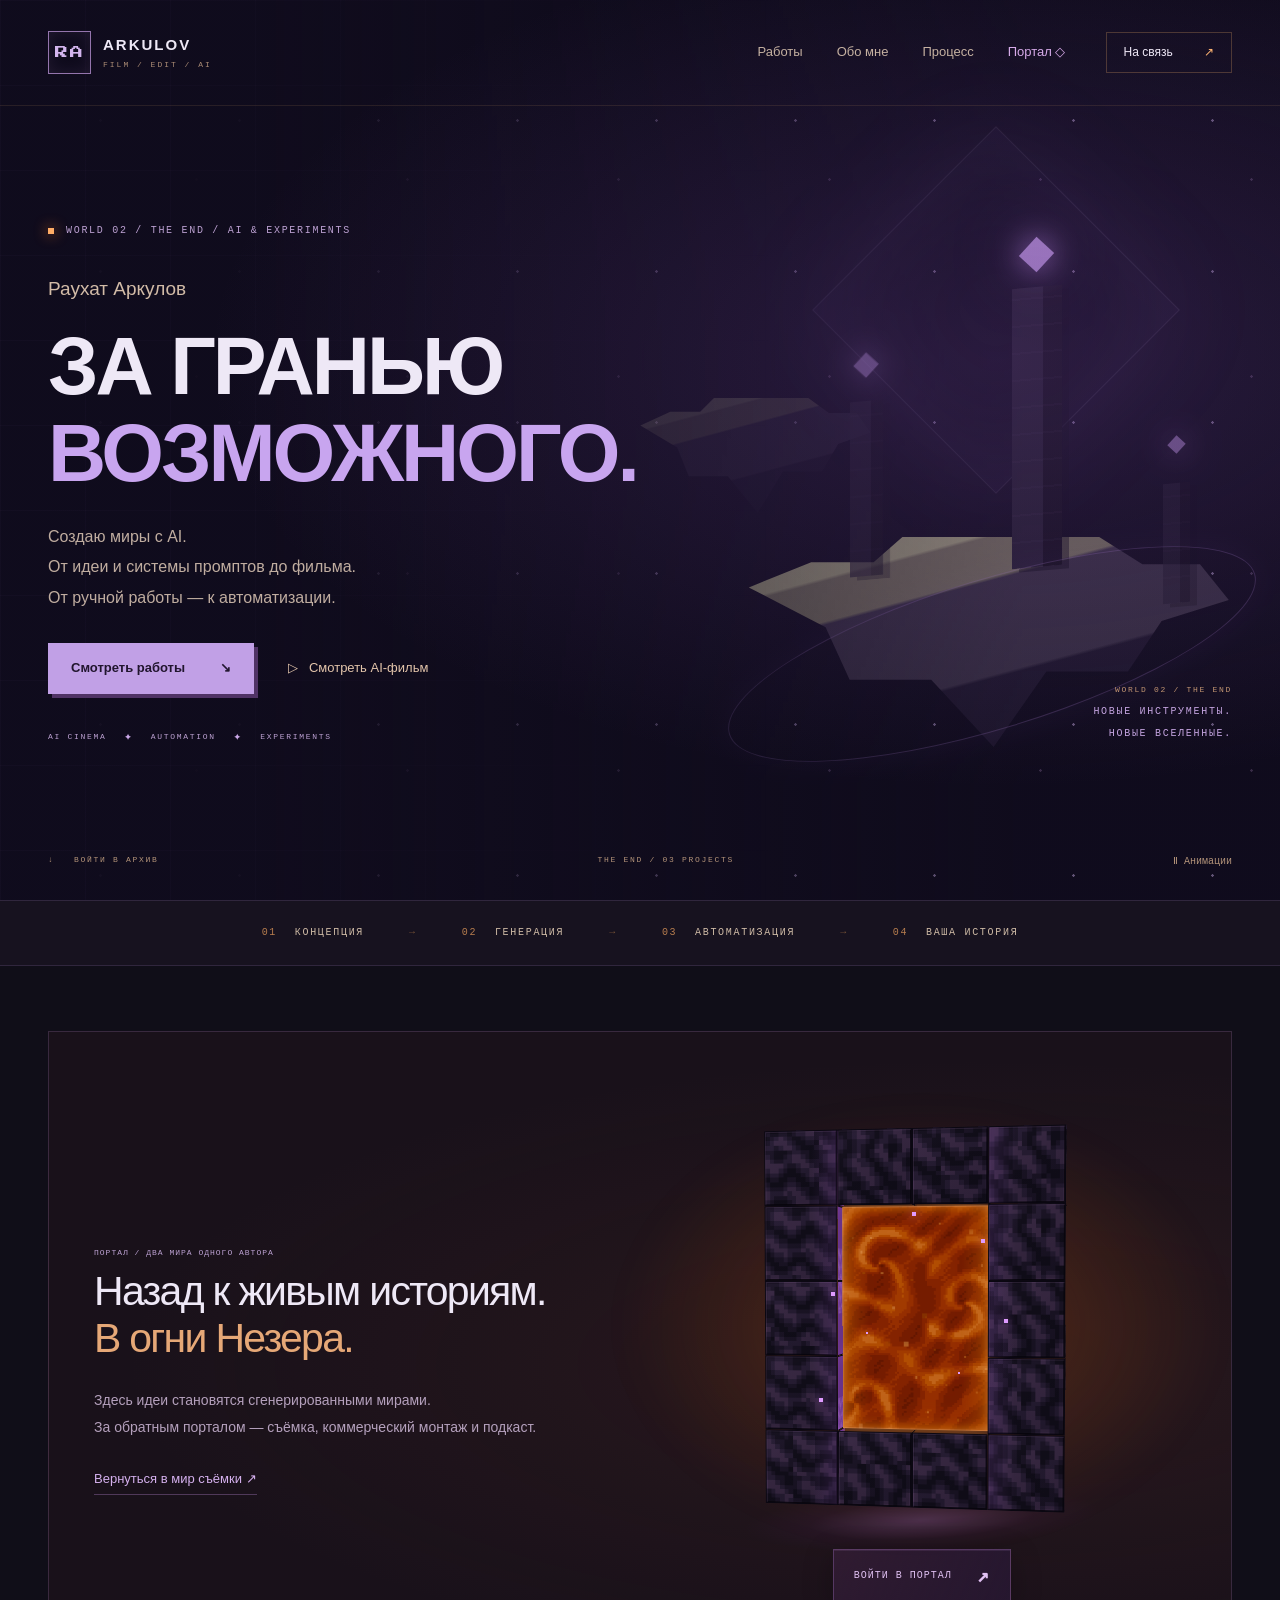
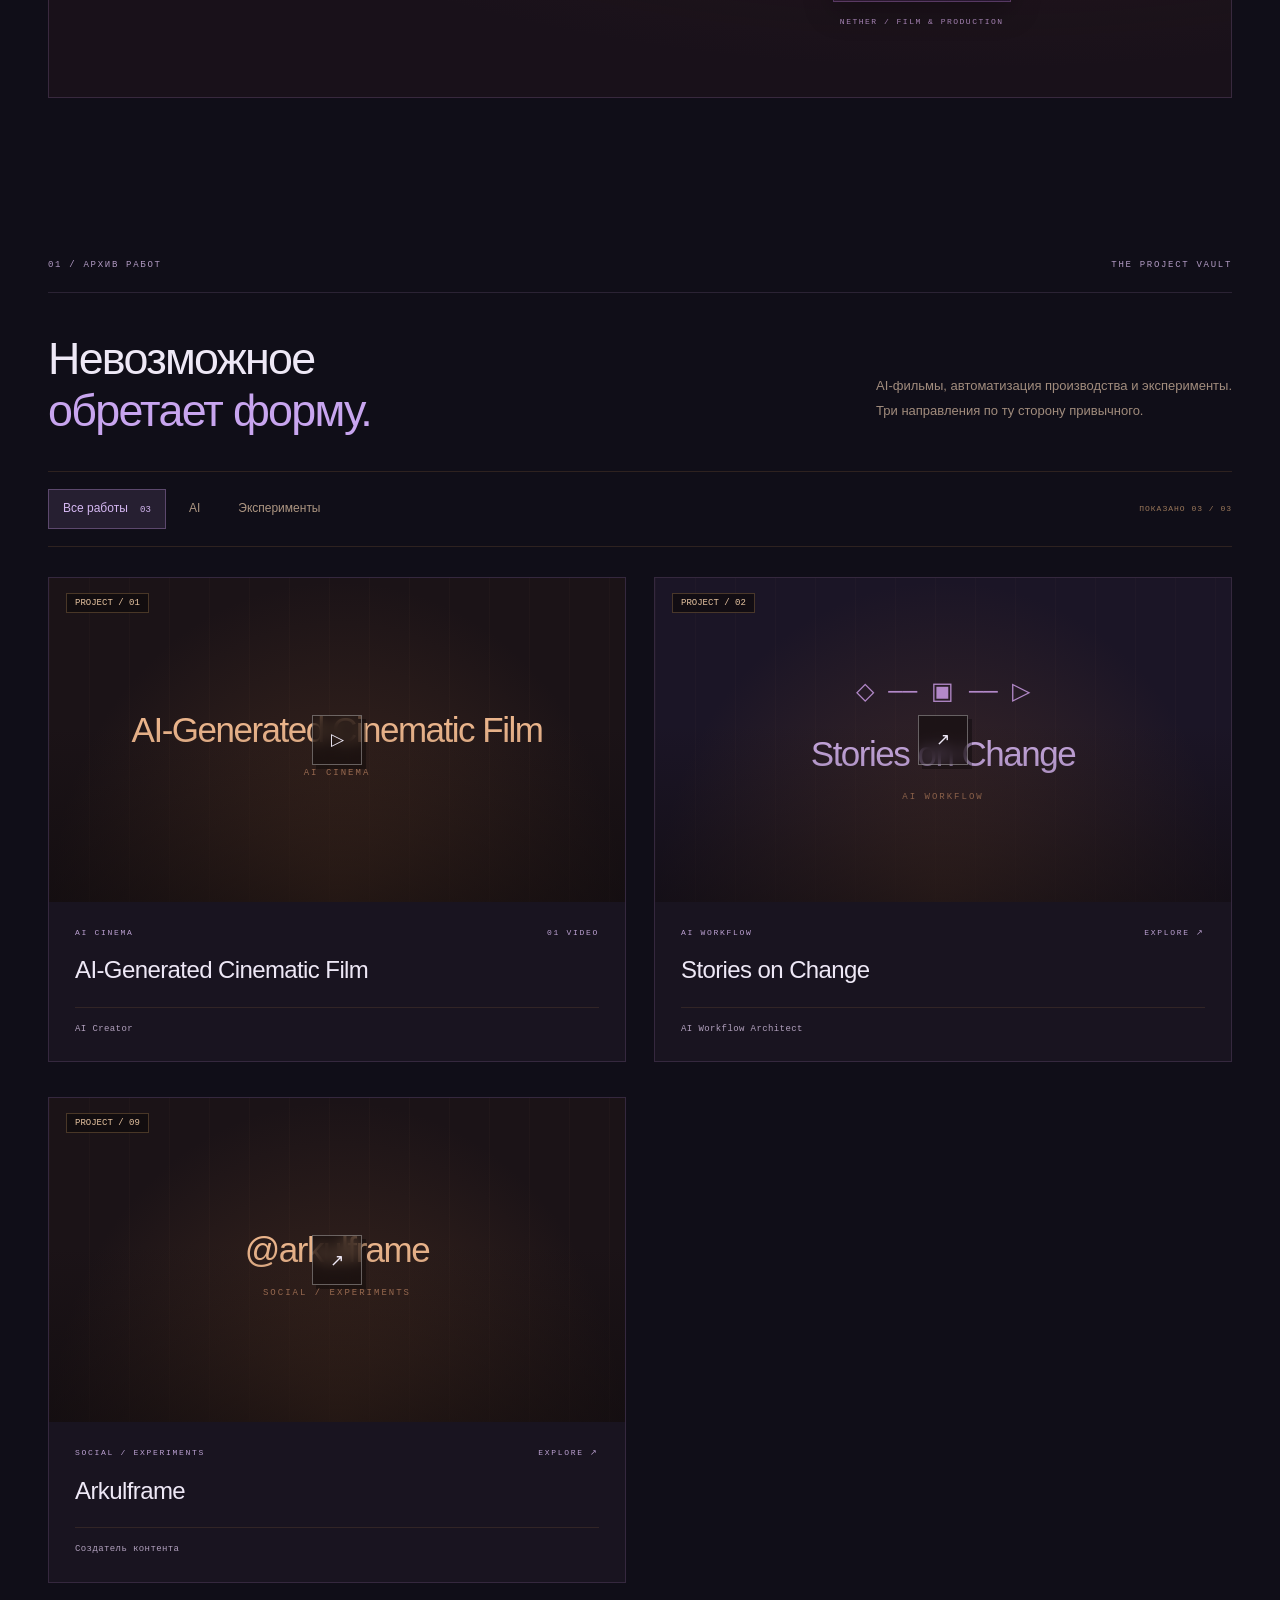
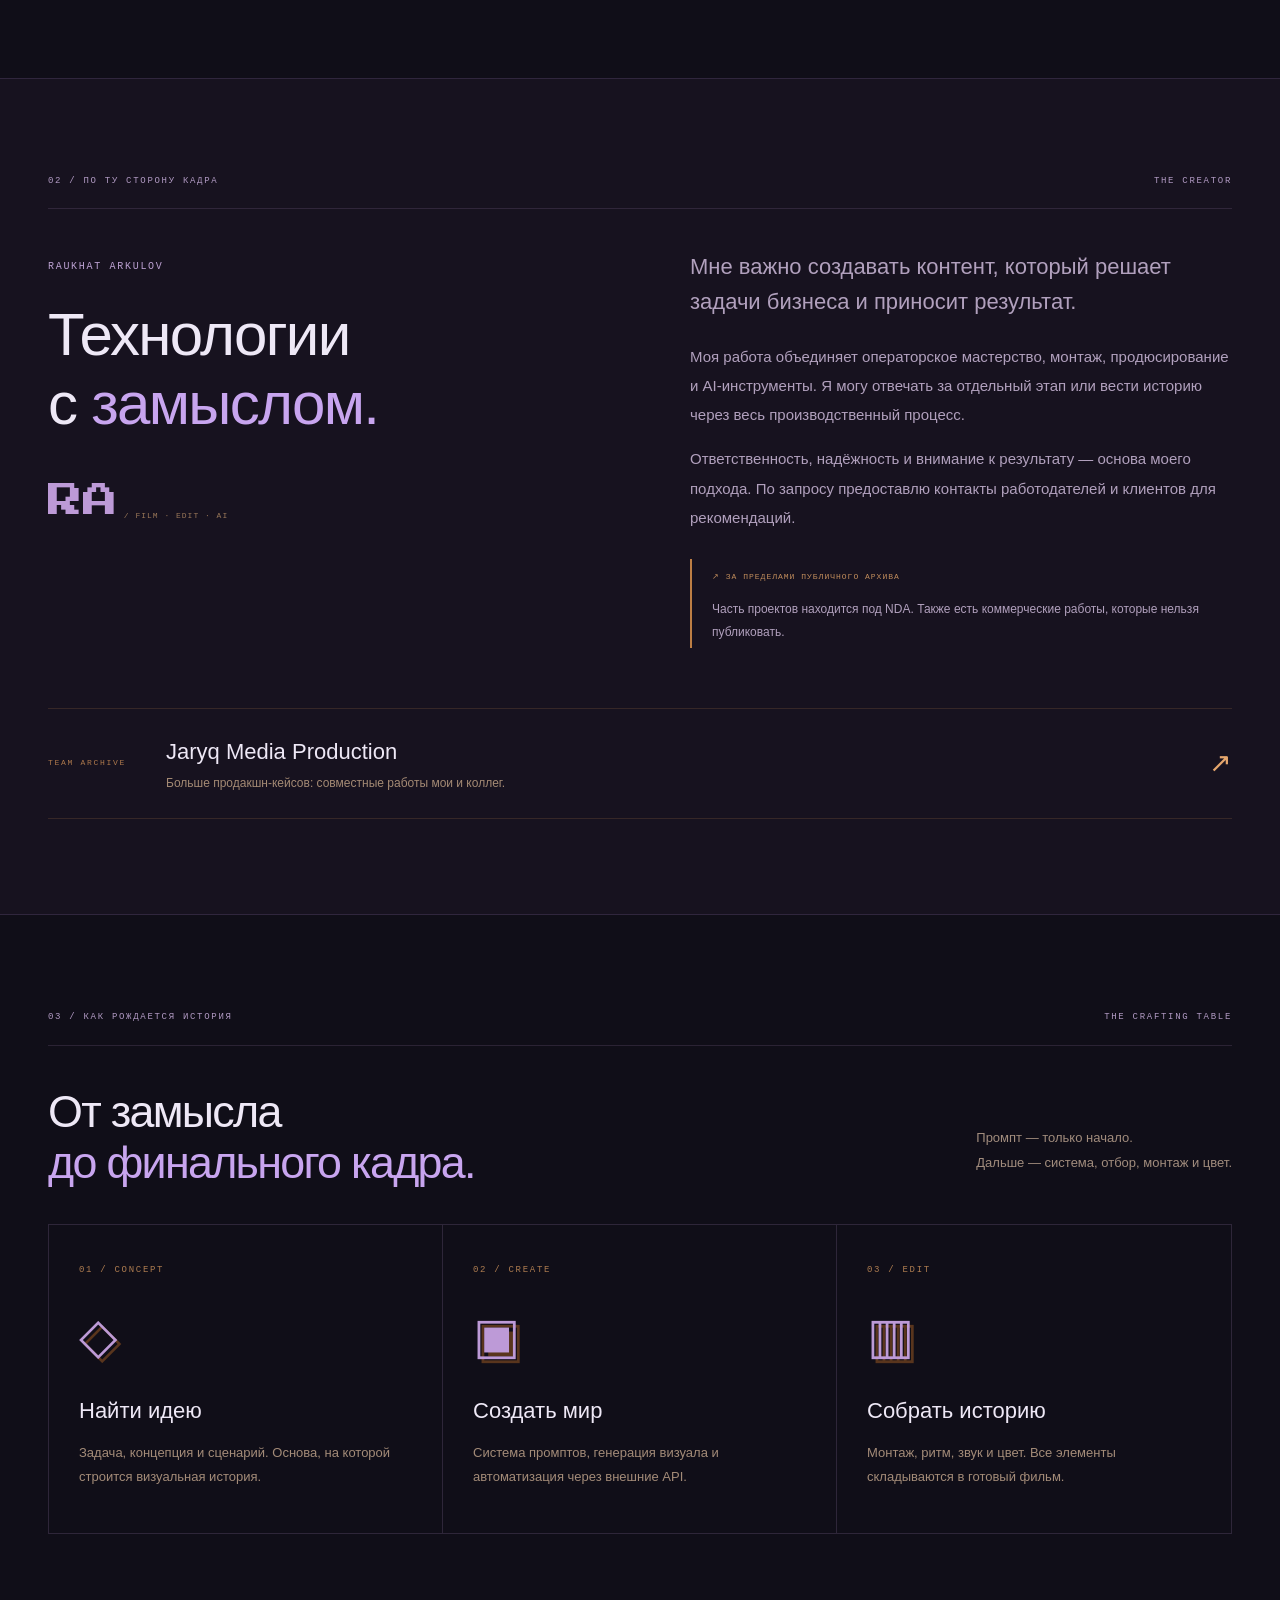
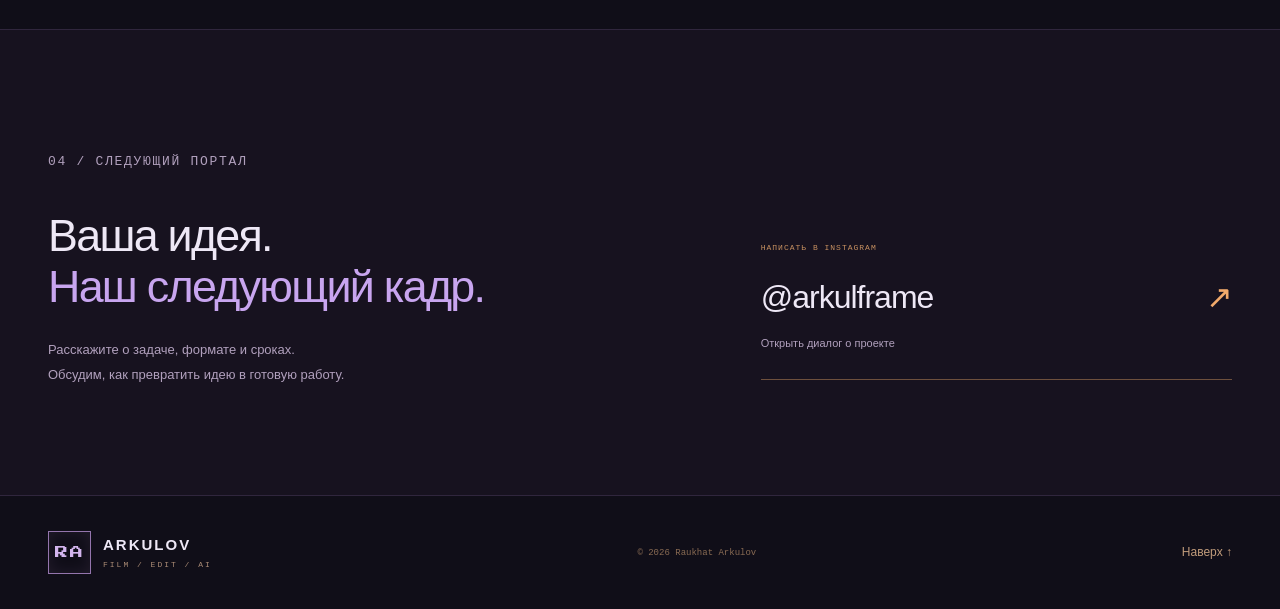
==== end.html @ eb744cf2 "1" ====
<!doctype html>
<html lang="ru"><head><meta charset="utf-8"><meta name="referrer" content="strict-origin-when-cross-origin"><meta name="viewport" content="width=device-width,initial-scale=1"><meta name="theme-color" content="#100d0c"><title>Raukhat Arkulov — The End / AI & Experiments</title><meta name="description" content="Портфолио Раухата Аркулова: операторская работа, коммерческий монтаж, AI-кино, подкасты и создание контента."><link rel="icon" href="assets/mark.svg"><link rel="stylesheet" href="portfolio.css"><script src="content.js" defer></script><script src="portfolio.js" defer></script><link rel="stylesheet" href="worlds.css"><link rel="stylesheet" href="portal-geometry.css"><script src="portal-surface.js" defer></script><script src="world-travel.js" defer></script></head>
<body data-world="end"><a class="skip" href="#work">Перейти к работам</a><div class="progress" aria-hidden="true"></div>
<header><a class="brand" href="#home"><span class="brand-icon">RA</span><span>ARKULOV<small>FILM / EDIT / AI</small></span></a><nav aria-label="Навигация"><a href="#work">Работы</a><a href="#about">Обо мне</a><a href="#process">Процесс</a><a href="#portal" class="world-nav">Портал ◇</a></nav><a class="contact-top" href="#contact">На связь <span>↗</span></a></header>
<main><section class="hero" id="home"><div class="hero-art" aria-hidden="true"></div><div class="end-landscape" aria-hidden="true"><div class="end-moon"></div><div class="end-island island-back"></div><div class="end-island island-front"></div><i class="end-tower t1"></i><i class="end-tower t2"></i><i class="end-tower t3"></i><div class="end-orbit"></div></div><div class="hero-grid" aria-hidden="true"></div><div class="wrap hero-content"><p class="eyebrow"><i></i> WORLD 02 / THE END / AI & EXPERIMENTS</p><p class="intro-name">Раухат Аркулов</p><h1>ЗА ГРАНЬЮ<br><span>ВОЗМОЖНОГО.</span></h1><p class="hero-copy">Создаю миры с AI.<br>От идеи и системы промптов до фильма.<br>От ручной работы — к автоматизации.</p><div class="actions"><a class="button" href="#work">Смотреть работы <span>↘</span></a><button class="text-button" data-project="0">▷ &nbsp; Смотреть AI-фильм</button></div><div class="hero-tags">AI CINEMA <b>✦</b> AUTOMATION <b>✦</b> EXPERIMENTS</div></div><div class="frame-label"><span>WORLD 02 / THE END</span><strong>НОВЫЕ ИНСТРУМЕНТЫ.<br>НОВЫЕ ВСЕЛЕННЫЕ.</strong></div><div class="hero-bottom wrap"><a href="#work">↓ &nbsp; ВОЙТИ В АРХИВ</a><span>THE END / 03 PROJECTS</span><button id="motion" aria-pressed="false">Ⅱ Анимации</button></div></section>
<div class="chapter-strip"><span>01 <b>КОНЦЕПЦИЯ</b></span><i>→</i><span>02 <b>ГЕНЕРАЦИЯ</b></span><i>→</i><span>03 <b>АВТОМАТИЗАЦИЯ</b></span><i>→</i><span>04 <b>ВАША ИСТОРИЯ</b></span></div>
<section id="portal" class="portal-section wrap"><div class="portal-copy"><p class="eyebrow">ПОРТАЛ / ДВА МИРА ОДНОГО АВТОРА</p><h2>Назад к живым историям.<br><em>В огни Незера.</em></h2><p>Здесь идеи становятся сгенерированными мирами.<br>За обратным порталом — съёмка, коммерческий монтаж и подкаст.</p><a class="quiet-link" href="index.html">Вернуться в мир съёмки <span>↗</span></a></div><a class="world-portal" href="index.html" aria-label="Вернуться в Незер — съёмка и монтаж"><span class="portal-aura" aria-hidden="true"></span><span class="portal-structure" aria-hidden="true"><span class="mc-frame"><span class="mc-surface"><canvas class="mc-portal-canvas" width="48" height="72"></canvas></span><span class="mc-block edge-left" style="--bx:0;--by:0;--tx:0%;--ty:100%"><i class="block-front"></i><i class="block-right"></i><i class="block-top"></i></span><span class="mc-block edge-horizontal" style="--bx:1;--by:0;--tx:33.333333333333336%;--ty:0%"><i class="block-front"></i><i class="block-right"></i><i class="block-top"></i></span><span class="mc-block edge-horizontal" style="--bx:2;--by:0;--tx:66.66666666666667%;--ty:0%"><i class="block-front"></i><i class="block-right"></i><i class="block-top"></i></span><span class="mc-block edge-right" style="--bx:3;--by:0;--tx:100%;--ty:100%"><i class="block-front"></i><i class="block-right"></i><i class="block-top"></i></span><span class="mc-block edge-left" style="--bx:0;--by:1;--tx:0%;--ty:0%"><i class="block-front"></i><i class="block-right"></i><i class="block-top"></i></span><span class="mc-block edge-right" style="--bx:3;--by:1;--tx:33.333333333333336%;--ty:0%"><i class="block-front"></i><i class="block-right"></i><i class="block-top"></i></span><span class="mc-block edge-left" style="--bx:0;--by:2;--tx:66.66666666666667%;--ty:100%"><i class="block-front"></i><i class="block-right"></i><i class="block-top"></i></span><span class="mc-block edge-right" style="--bx:3;--by:2;--tx:100%;--ty:0%"><i class="block-front"></i><i class="block-right"></i><i class="block-top"></i></span><span class="mc-block edge-left" style="--bx:0;--by:3;--tx:0%;--ty:0%"><i class="block-front"></i><i class="block-right"></i><i class="block-top"></i></span><span class="mc-block edge-right" style="--bx:3;--by:3;--tx:33.333333333333336%;--ty:100%"><i class="block-front"></i><i class="block-right"></i><i class="block-top"></i></span><span class="mc-block edge-left" style="--bx:0;--by:4;--tx:66.66666666666667%;--ty:0%"><i class="block-front"></i><i class="block-right"></i><i class="block-top"></i></span><span class="mc-block edge-horizontal" style="--bx:1;--by:4;--tx:100%;--ty:0%"><i class="block-front"></i><i class="block-right"></i><i class="block-top"></i></span><span class="mc-block edge-horizontal" style="--bx:2;--by:4;--tx:0%;--ty:100%"><i class="block-front"></i><i class="block-right"></i><i class="block-top"></i></span><span class="mc-block edge-right" style="--bx:3;--by:4;--tx:33.333333333333336%;--ty:0%"><i class="block-front"></i><i class="block-right"></i><i class="block-top"></i></span></span><span class="portal-particles"><i></i><i></i><i></i><i></i><i></i><i></i><i></i></span></span><span class="portal-floor" aria-hidden="true"></span><span class="portal-enter">ВОЙТИ В ПОРТАЛ <b>↗</b></span><span class="portal-destination">NETHER / FILM & PRODUCTION</span></a></section><section class="wrap section" id="work"><div class="section-label"><span>01 / АРХИВ РАБОТ</span><span>THE PROJECT VAULT</span></div><div class="section-heading"><h2>Невозможное<br><em>обретает форму.</em></h2><p>AI-фильмы, автоматизация производства и эксперименты.<br>Три направления по ту сторону привычного.</p></div><div class="filter-row"><div class="filters" role="group" aria-label="Фильтр работ"><button data-filter="all" aria-pressed="true">Все работы <small>03</small></button><button data-filter="ai" aria-pressed="false">AI</button><button data-filter="social" aria-pressed="false">Эксперименты</button></div><span id="count" role="status" aria-live="polite">03 ПРОЕКТА</span></div><div id="projects" class="projects"></div><noscript>Для просмотра каталога включите JavaScript или <a href="https://docs.google.com/document/d/1Czc_ScUJuva1eYbrUq3wrLxynS0G22klMunDzmXg7bI/edit">откройте портфолио в документе</a>.</noscript></section>
<section class="about section" id="about"><div class="wrap"><div class="section-label"><span>02 / ПО ТУ СТОРОНУ КАДРА</span><span>THE CREATOR</span></div><div class="about-grid"><div><p class="eyebrow">RAUKHAT ARKULOV</p><h2>Технологии<br>с <em>замыслом.</em></h2><div class="signature">RA<span> / FILM · EDIT · AI</span></div></div><div class="about-copy"><p class="lead">Мне важно создавать контент, который решает задачи бизнеса и приносит результат.</p><p>Моя работа объединяет операторское мастерство, монтаж, продюсирование и AI-инструменты. Я могу отвечать за отдельный этап или вести историю через весь производственный процесс.</p><p>Ответственность, надёжность и внимание к результату — основа моего подхода. По запросу предоставлю контакты работодателей и клиентов для рекомендаций.</p><div class="note"><span>↗ ЗА ПРЕДЕЛАМИ ПУБЛИЧНОГО АРХИВА</span><p>Часть проектов находится под NDA. Также есть коммерческие работы, которые нельзя публиковать.</p></div></div></div><a class="collective" href="https://jaryqmediaprod.tilda.ws/" target="_blank" rel="noopener noreferrer"><span>TEAM ARCHIVE</span><div><h3>Jaryq Media Production</h3><p>Больше продакшн-кейсов: совместные работы мои и коллег.</p></div><b>↗</b></a></div></section>
<section class="wrap section" id="process"><div class="section-label"><span>03 / КАК РОЖДАЕТСЯ ИСТОРИЯ</span><span>THE CRAFTING TABLE</span></div><div class="section-heading"><h2>От замысла<br><em>до финального кадра.</em></h2><p>Промпт — только начало.<br>Дальше — система, отбор, монтаж и цвет.</p></div><div class="process-grid"><article><span>01 / CONCEPT</span><div class="craft-icon">◇</div><h3>Найти идею</h3><p>Задача, концепция и сценарий. Основа, на которой строится визуальная история.</p></article><article><span>02 / CREATE</span><div class="craft-icon">▣</div><h3>Создать мир</h3><p>Система промптов, генерация визуала и автоматизация через внешние API.</p></article><article><span>03 / EDIT</span><div class="craft-icon">▥</div><h3>Собрать историю</h3><p>Монтаж, ритм, звук и цвет. Все элементы складываются в готовый фильм.</p></article></div></section>
<section id="contact" class="contact section"><div class="wrap"><p class="eyebrow">04 / СЛЕДУЮЩИЙ ПОРТАЛ</p><div class="contact-grid"><div><h2>Ваша идея.<br><em>Наш следующий кадр.</em></h2><p>Расскажите о задаче, формате и сроках.<br>Обсудим, как превратить идею в готовую работу.</p></div><a class="contact-link" href="https://www.instagram.com/arkulframe/" target="_blank" rel="noopener noreferrer"><small>НАПИСАТЬ В INSTAGRAM</small><strong>@arkulframe <span>↗</span></strong><p>Открыть диалог о проекте</p></a></div></div></section></main>
<footer class="wrap"><a class="brand" href="#home"><span class="brand-icon">RA</span><span>ARKULOV<small>FILM / EDIT / AI</small></span></a><span>© <span id="year">2026</span> Raukhat Arkulov</span><a href="#home">Наверх ↑</a></footer>
<dialog id="project-dialog" aria-labelledby="dialog-title"><div class="dialog-top"><span>PROJECT ARCHIVE</span><button id="close-dialog" aria-label="Закрыть проект">×</button></div><div id="dialog-content"></div></dialog><dialog id="world-transition" aria-labelledby="travel-title"><div class="rift-scene" aria-hidden="true"></div><div class="travel-panel"><p class="eyebrow">ARKULOV / МЕЖДУ МИРАМИ</p><span class="travel-route">КРАЙ → НЕЗЕР</span><h2 id="travel-title">По ту сторону<br><em>знакомого мира.</em></h2><p class="travel-description">Возвращаемся к огням Незера. Впереди — свет, камера и живые истории.</p><div class="travel-progress"><span></span></div><p class="travel-status" role="status" aria-live="polite">Портал находит путь…</p><div class="travel-controls"><button class="travel-cancel">Остаться здесь</button><button class="travel-sound" aria-pressed="false">Звук: выкл</button></div><a class="travel-direct" href="index.html">Пройти сейчас ↗</a><small>ESC — ОСТАТЬСЯ</small></div></dialog></body></html>
---- portfolio.css ----
@font-face{font-family:Pixel;src:url('assets/pixel.ttf') format('truetype');font-display:swap}*{box-sizing:border-box}html{scroll-behavior:smooth;scroll-padding-top:90px}body{margin:0;background:#100d0c;color:#f1e6d6;font-family:Arial,Helvetica,sans-serif;font-size:15px;line-height:1.6}a{color:inherit;text-decoration:none}button{font:inherit;cursor:pointer;color:inherit}button,a{-webkit-tap-highlight-color:transparent}button{background:none;border:0}button:focus-visible,a:focus-visible{outline:2px solid #ffad66;outline-offset:6px}::selection{background:#ba5d2c;color:white}.wrap{width:min(1240px,calc(100% - 96px));margin-inline:auto}.skip{position:fixed;top:-80px;background:#ffad66;color:#100d0c;padding:15px;z-index:99}.skip:focus{top:10px}.progress{position:fixed;inset:0 auto auto 0;height:2px;background:#f99548;z-index:50;width:0}header{position:absolute;top:0;left:0;width:100%;z-index:5;height:106px;display:flex;align-items:center;gap:40px;padding-inline:48px;border-bottom:1px solid #d39d6320}.brand{display:flex;align-items:center;gap:12px;line-height:1.2;letter-spacing:2px;font-size:15px;font-weight:bold}.brand-icon{display:grid;place-items:center;width:43px;height:43px;border:1px solid #b57b4e;color:#ffb572;font:13px Pixel,monospace;box-shadow:inset 0 0 15px #fc86371c}.brand small{display:block;color:#aa8b75;font:8px monospace;letter-spacing:2px;margin-top:6px}header nav{display:flex;gap:34px;margin-left:auto;color:#c5b1a1;font-size:13px}header a:hover,footer a:hover{color:#ffb572}.contact-top{border:1px solid #bc8a5855;padding:10px 17px;font-size:12px}.contact-top span{margin-left:28px;color:#ffb572}.hero{position:relative;min-height:810px;height:100svh;max-height:1100px;overflow:hidden;display:flex;align-items:center;background:#140e0b}.hero-art{position:absolute;inset:0;background:linear-gradient(90deg,#0e0b0ce8 0%,#100b0ca8 42%,#110b0b0a 76%),linear-gradient(0deg,#100d0c,transparent 27%,#100c0b44),url('assets/nether-forge.png') center/cover;animation:breathe 14s ease-in-out infinite alternate}.hero-grid{position:absolute;inset:0;background-image:linear-gradient(#ed9c5610 1px,transparent 1px),linear-gradient(90deg,#ed9c5610 1px,transparent 1px);background-size:85px 85px;mask-image:linear-gradient(90deg,#0008,transparent 65%)}.hero-content{position:relative;padding-top:60px}.eyebrow,.section-label,.hero-tags,.hero-bottom,.frame-label,.chapter-strip,.filter-row,.project-meta,.project-role,.dialog-top,.process-grid article>span,.collective>span{font-family:monospace;font-size:10px;letter-spacing:1.7px}.eyebrow{color:#d5a27a;display:flex;align-items:center;gap:12px}.eyebrow i{width:6px;height:6px;background:#ffad66;box-shadow:0 0 14px #ff7b23}.intro-name{font-size:19px;color:#d2bba7;margin:35px 0 18px}h1{font-size:clamp(52px,6.3vw,96px);line-height:1.08;letter-spacing:-3px;margin:0 0 25px;font-weight:850}h1 span{color:#ffae67}h2{font-weight:500;font-size:clamp(32px,3.5vw,51px);line-height:1.15;letter-spacing:-1.7px;margin:0}h2 em{font-style:normal;color:#cda784}.hero-copy{color:#c0ada0;font-size:16px;line-height:1.9}.actions{display:flex;align-items:center;gap:28px;margin-top:30px}.button{display:inline-flex;gap:35px;background:#f5a461;color:#211209;padding:15px 23px;font-weight:bold;font-size:13px;box-shadow:4px 4px 0 #64351f}.button:hover{background:#ffc08a}.text-button{font-size:13px;color:#e3c5ab}.hero-tags{display:flex;gap:18px;align-items:center;font-size:8px;margin-top:35px;color:#b99472}.hero-tags b{color:#eb9a55;font-size:11px}.frame-label{position:absolute;right:48px;bottom:155px;text-align:right;line-height:2.2;color:#e4bb95}.frame-label span{font-size:8px;color:#c39673}.frame-label strong{display:block;font-weight:400}.hero-bottom{position:absolute;bottom:30px;left:0;right:0;display:flex;justify-content:space-between;color:#b4947a;font-size:8px}.hero-bottom button{font-size:10px;padding:0}.chapter-strip{display:flex;justify-content:center;gap:45px;padding:24px 20px;border-block:1px solid #a66b393d;color:#b77d4e;background:#1b130e;font-size:10px}.chapter-strip b{color:#cfbba6;font-weight:400;margin-left:10px}.chapter-strip i{font-style:normal;color:#765238}.section{padding-block:95px}.section-label{display:flex;justify-content:space-between;color:#977552;border-bottom:1px solid #b3835133;padding-bottom:20px;margin-bottom:40px;font-size:9px}.section-heading{display:flex;justify-content:space-between;align-items:end;gap:35px;margin-bottom:35px}.section-heading p{color:#a18c7d;font-size:13px;line-height:1.9}.filter-row{display:flex;align-items:center;justify-content:space-between;gap:20px;border-block:1px solid #a5744433;padding:17px 0;margin-bottom:30px;letter-spacing:1px}.filters{display:flex;flex-wrap:wrap;gap:8px}.filters button{font-family:Arial,sans-serif;font-size:12px;color:#ad9682;padding:9px 14px;border:1px solid transparent}.filters button[aria-pressed=true]{color:#ffb676;background:#aa683326;border-color:#a86c3e66}.filters small{margin-left:9px;font:9px monospace}#count{color:#9b785a;font-size:8px;white-space:nowrap}.projects{display:grid;grid-template-columns:repeat(2,minmax(0,1fr));gap:35px 28px}.project{border:1px solid #af7b4530;background:#17120f;transition:transform .25s,border-color .25s;text-align:left;display:flex;flex-direction:column;padding:0;min-width:0;width:100%}.project:hover{transform:translateY(-5px);border-color:#cf874e99}.project-image{position:relative;width:100%;aspect-ratio:16/9;background:#261a15;overflow:hidden;display:grid;place-items:center}.project-image img{width:100%;height:100%;object-fit:cover;transition:transform .5s;position:absolute;inset:0}.project:hover img{transform:scale(1.035)}.project-image:after{content:'';position:absolute;inset:0;background:linear-gradient(0deg,#100b0d99,transparent 55%);pointer-events:none}.project-number{position:absolute;top:15px;left:17px;background:#100c0dbd;padding:4px 8px;border:1px solid #eab27140;font:9px monospace;color:#e7c4a1;z-index:1}.play{position:absolute;z-index:1;border:1px solid #fff5;width:50px;height:50px;display:grid;place-items:center;background:#100b0b88;backdrop-filter:blur(7px);font-size:17px;box-shadow:4px 4px #0005}.project:hover .play{background:#f4a05b;color:#211309;border-color:#f4a05b}.project-meta{display:flex;justify-content:space-between;gap:12px;color:#c89362;font-size:8px}.project-body{padding:25px 26px;width:100%}.project h3{font-size:24px;font-weight:500;letter-spacing:-.6px;margin:12px 0}.project-role{font-size:9px;letter-spacing:.4px;color:#ab9381;border-top:1px solid #ad78432a;padding-top:14px;margin:17px 0 0}.art{width:100%;height:100%;display:grid;place-content:center;text-align:center;background:radial-gradient(ellipse at 50% 100%,#73472870,transparent 70%),repeating-linear-gradient(90deg,#f5a97006 0 1px,transparent 1px 40px),#1b1317;color:#eab48b}.art strong{font-size:35px;font-weight:400;letter-spacing:-1.5px}.art small{font:9px monospace;letter-spacing:2px;margin-top:10px;color:#b17b5c}.art.pipeline{background-color:#1b1526;color:#ccace5}.art.pipeline:before{content:'◇ ── ▣ ── ▷';font:24px monospace;color:#b288c8;margin-bottom:20px}.about{background:radial-gradient(ellipse at 0 80%,#65351e22,transparent 70%),#15100d;border-block:1px solid #af7b4530}.about-grid{display:grid;grid-template-columns:1fr 1fr;gap:100px}.about h2{font-size:60px;margin-top:25px}.signature{font:35px Pixel,monospace;color:#c88955;margin-top:45px}.signature span{font:8px monospace;letter-spacing:1px;color:#9a7859}.about-copy p{color:#ad9785;line-height:1.95}.about-copy .lead{font-size:22px;color:#e3cfba;line-height:1.6;margin-top:0}.note{border-left:2px solid #bd7e44;padding:3px 0 3px 20px;margin-top:27px}.note span{font:8px monospace;color:#c28d5c;letter-spacing:1px}.note p{font-size:12px;margin-bottom:0}.collective{display:flex;align-items:center;gap:40px;padding:25px 0;border-block:1px solid #b57c4533;margin-top:60px}.collective>span{color:#ae794c;font-size:8px}.collective h3{font-weight:400;font-size:22px;margin:0}.collective p{font-size:12px;color:#a48a74;margin:5px 0 0}.collective>b{margin-left:auto;font-size:27px;font-weight:400;color:#e5a66d}.collective:hover h3{color:#ffb572}.process-grid{display:grid;grid-template-columns:repeat(3,1fr);border:1px solid #b57c4533}.process-grid article{padding:30px;border-right:1px solid #b57c4533}.process-grid article:last-child{border:0}.process-grid article>span{font-size:9px;color:#ad7c50}.craft-icon{font-size:50px;line-height:1;color:#e7a66c;margin:32px 0;text-shadow:4px 4px #59351d}.process-grid h3{font-weight:400;font-size:22px;margin-bottom:12px}.process-grid p{color:#a38b78;font-size:13px;line-height:1.9}.contact{background:radial-gradient(ellipse at 100% 100%,#7e3c252b,transparent 60%),#1c130e;border-block:1px solid #b57c4533}.contact-grid{display:grid;grid-template-columns:1.3fr 1fr;gap:100px;align-items:center}.contact h2{margin-top:22px}.contact p{font-size:13px;color:#aa8e77;line-height:1.9;margin-top:25px}.contact-link{display:block;border-bottom:1px solid #d2965e77;padding:25px 0}.contact-link small{font:8px monospace;letter-spacing:1px;color:#c89161}.contact-link strong{display:flex;justify-content:space-between;font-size:32px;letter-spacing:-1px;font-weight:400;margin-top:15px}.contact-link strong span{color:#f2aa6b}.contact-link p{margin:10px 0 0;font-size:11px}.contact-link:hover strong{color:#ffb572}footer{display:flex;align-items:center;justify-content:space-between;padding-block:35px}footer>span{font:9px monospace;color:#896b53}footer>a:last-child{font-size:12px;color:#c19c7b}dialog{width:min(960px,calc(100% - 32px));max-height:90svh;background:#17110e;color:#eedbc6;border:1px solid #bd875375;padding:24px;box-shadow:0 30px 150px #000c}dialog::backdrop{background:#080604dd;backdrop-filter:blur(8px)}.dialog-top{display:flex;justify-content:space-between;align-items:center;color:#af8056}.dialog-top button{font-size:28px;line-height:1;padding:0 6px}dialog h2{font-size:32px;margin:20px 0 12px}dialog p{color:#bca18b;font-size:14px}.video-frame{width:100%;aspect-ratio:16/9;border:0;display:block;margin:22px 0;background:#080706}.video-tabs{display:flex;flex-wrap:wrap;gap:10px;margin-top:20px}.video-tabs button{padding:8px 15px;border:1px solid #a7724244;font-size:12px}.video-tabs button[aria-pressed=true]{background:#d9904f;color:#180e08}.external{display:inline-block;font-size:12px;color:#f4b378;border-bottom:1px solid #bc845255;padding-block:8px}.reduce-motion *{animation:none!important;transition:none!important;scroll-behavior:auto!important}@keyframes breathe{to{transform:scale(1.035)}}@media(prefers-reduced-motion:reduce){*{animation:none!important;transition:none!important}html{scroll-behavior:auto}}@media(min-width:1400px){.hero-content{padding-top:25px}}@media(max-width:900px){.wrap{width:calc(100% - 48px)}header{padding-inline:24px;gap:22px}header nav{gap:20px}.hero{height:850px;min-height:760px}.hero-content{padding-top:40px}.frame-label{right:24px;bottom:110px}.chapter-strip{gap:20px;font-size:8px}.about-grid,.contact-grid{gap:40px}.section-heading p{max-width:290px}.about h2{font-size:48px}.project h3{font-size:21px}.project-body{padding:20px}.process-grid article{padding:23px}.hero-art{background-position:60% center}.filter-row{align-items:start}#count{padding-top:12px}}@media(max-width:600px){.wrap{width:calc(100% - 36px)}header{height:85px;padding-inline:18px;gap:10px}.brand{font-size:12px;gap:8px}.brand-icon{width:34px;height:34px;font-size:10px}.brand small{font-size:6px}header nav{display:none}.contact-top{margin-left:auto;font-size:11px;padding:8px 11px}.contact-top span{margin-left:12px}.hero{height:790px;min-height:740px}.hero-content{padding-top:0}.hero-art{background-position:61% center;background-image:linear-gradient(90deg,#100b0cdb,#100b0c55),linear-gradient(0deg,#100d0c,transparent 50%),url('assets/nether-forge.png')}.eyebrow{font-size:8px;letter-spacing:1px}.intro-name{font-size:16px;margin-top:28px}h1{font-size:clamp(40px,10.5vw,64px);letter-spacing:-1.6px}.hero-copy{font-size:14px}.actions{gap:18px;flex-wrap:wrap}.button{padding:13px 17px;gap:20px;font-size:12px}.text-button{font-size:11px}.hero-tags{font-size:6px;gap:9px;letter-spacing:1px}.frame-label{display:none}.hero-bottom{font-size:7px;gap:10px;flex-wrap:wrap}.hero-bottom>span{display:none}.chapter-strip{display:grid;grid-template-columns:1fr 1fr;gap:12px 20px;padding-inline:18px}.chapter-strip i{display:none}.section{padding-block:60px}.section-label{font-size:7px;letter-spacing:1px;margin-bottom:28px}.section-label span:last-child{font-size:6px}h2{font-size:34px;letter-spacing:-1px}.section-heading{display:block}.section-heading p{font-size:12px;margin-top:22px;max-width:none}.filter-row{display:block}.filters{gap:4px}.filters button{padding:8px 10px;font-size:11px}#count{display:block;padding-top:14px}.projects{grid-template-columns:1fr;gap:24px}.project h3{font-size:23px}.project-role{line-height:1.8}.about-grid,.contact-grid{grid-template-columns:1fr;gap:35px}.about h2{font-size:48px}.signature{margin-top:25px}.about-copy .lead{font-size:20px}.about-copy p{font-size:14px}.collective{gap:15px;flex-wrap:wrap;margin-top:35px}.collective>span{width:100%}.collective h3{font-size:20px}.collective div{width:85%}.collective p{font-size:11px}.process-grid{grid-template-columns:1fr}.process-grid article{border-right:0;border-bottom:1px solid #b57c4533;padding:25px}.craft-icon{margin:20px 0;font-size:40px}.process-grid h3{margin-top:15px}.contact-link strong{font-size:30px}footer{flex-wrap:wrap;gap:25px}footer>span{order:3;width:100%;border-top:1px solid #a36e3c33;padding-top:20px}dialog{padding:18px}dialog h2{font-size:25px;overflow-wrap:anywhere}.art strong{font-size:30px}}
---- worlds.css ----
.world-nav{color:#d6aae9!important}.portal-section{display:grid;grid-template-columns:1fr 1fr;align-items:center;padding:45px;margin-block:65px;border:1px solid #b287ce33;gap:35px}.portal-copy h2{font-size:clamp(30px,3.2vw,47px)}.portal-copy h2 em{color:#c5a1e3}.portal-copy>p:not(.eyebrow){color:#b4a0bc;font-size:14px;line-height:1.9;margin:25px 0}.portal-copy .eyebrow{font-size:8px;color:#c096db;letter-spacing:1px}.quiet-link{color:#d4b0ed;font-size:13px;border-bottom:1px solid #bd8bdb55;padding-bottom:8px}.world-portal{position:relative;display:flex;flex-direction:column;align-items:center;justify-content:center;text-align:center;max-width:100%;min-width:0}.portal-structure{position:relative;display:block;flex-shrink:0}.mc-frame{position:absolute;inset:0;display:block}.mc-surface{position:absolute;display:block}.mc-surface:after{content:'';position:absolute}.portal-aura,.portal-floor,.portal-particles{position:absolute;pointer-events:none}.portal-particles i{position:absolute;left:15%;top:40%;display:block}.portal-particles i:nth-child(2){left:80%;top:20%;animation-delay:-2s}.portal-particles i:nth-child(3){left:70%;top:70%;animation-delay:-1s}.portal-particles i:nth-child(4){left:10%;top:80%;animation-delay:-3s}.portal-particles i:nth-child(5){left:50%;top:10%;animation-delay:-4s}.portal-particles i:nth-child(6){left:30%;top:55%;animation-delay:-2.5s}.portal-particles i:nth-child(7){left:90%;top:50%;animation-delay:-.5s}.portal-enter{display:flex;align-items:center;gap:25px;border:1px solid;padding:13px 20px;font:10px monospace;color:#e1c1f3;position:relative}.portal-enter b{font-size:20px}.portal-destination{font:8px monospace;letter-spacing:1.5px;color:#af8abe;margin-top:15px}.portal-structure *{box-sizing:border-box}#world-transition{width:100%;max-width:none;height:100%;max-height:none;margin:0;padding:30px;border:0;background:#0b0713;color:#eee1ff;overflow:auto;isolation:isolate}#world-transition[open]{display:grid;place-items:center}.rift-scene{position:fixed;inset:-20%;z-index:-1;opacity:.5;background:radial-gradient(ellipse,#2b123a55,#0a0612 75%),url('assets/portal-field.svg') center/350px 500px;transform:scale(1)}.travelling .rift-scene{animation:enter-world 3.2s ease-in forwards}.travel-panel{width:min(640px,100%);padding:30px}.travel-route{font:11px monospace;letter-spacing:4px;color:#ba8cce;display:block;margin:35px 0 20px}.travel-panel h2{font-size:clamp(34px,5vw,65px)}.travel-panel h2 em{color:#c49bdf}.travel-description{color:#b7a1c5;line-height:1.9;max-width:480px}.travel-progress{height:4px;background:#b892d42a;margin-top:35px;overflow:hidden}.travel-progress span{display:block;width:0;height:100%;background:#d7a5fa}.travelling .travel-progress span{animation:world-progress 3.2s linear forwards}.travel-status{font:12px monospace;color:#c49cda;margin:20px 0 30px}.travel-controls{display:flex;gap:12px}.travel-controls button{padding:12px 18px;border:1px solid #b284cc55;font-size:13px;background:#9b59b510}.travel-controls button:hover{background:#a65bbd33}.travel-direct{display:block;width:fit-content;color:#c4a4db;font-size:12px;margin-top:25px;padding:8px 0}.travel-panel>small{display:block;font:9px monospace;letter-spacing:2px;color:#79618c;margin-top:35px}.reduce-motion .travel-progress span{width:100%}.reduce-motion .rift-scene{animation:none!important}@keyframes enter-world{to{transform:scale(2.5);filter:blur(8px);opacity:.85}}@keyframes world-progress{to{width:100%}}
body[data-world=end]{background:#100e18;color:#eee8f6}body[data-world=end] .hero{background:#100c1d}body[data-world=end] .hero-art{background:radial-gradient(ellipse at 78% 40%,#73469d44,transparent 56%),linear-gradient(90deg,#100c1df5 20%,#100c1d44 80%);animation:none;z-index:1}body[data-world=end] .hero-content,body[data-world=end] .hero-bottom,body[data-world=end] .frame-label{z-index:2}body[data-world=end] .hero-grid{z-index:1;background-image:linear-gradient(#c89df70c 1px,transparent 1px),linear-gradient(90deg,#c89df70c 1px,transparent 1px)}body[data-world=end] h1 span,body[data-world=end] h2 em{color:#c8a5ef}body[data-world=end] .eyebrow,body[data-world=end] .hero-tags,body[data-world=end] .project-meta{color:#bca1d2}body[data-world=end] .button{background:#c1a0e6;box-shadow:4px 4px #503365;color:#21152e}body[data-world=end] .brand-icon{color:#d3b5ee;border-color:#9475ad;box-shadow:inset 0 0 15px #b58ad51c}body[data-world=end] .chapter-strip,body[data-world=end] .about,body[data-world=end] .contact{background:#17121f;border-color:#987ab533}body[data-world=end] .project{background:#191420;border-color:#a37bb333}body[data-world=end] .filters button[aria-pressed=true]{background:#b591cf22;border-color:#ad84c966;color:#d5b8f2}body[data-world=end] .section-label{color:#b19ac3;border-color:#977aa533}body[data-world=end] .project-role,body[data-world=end] .project p,body[data-world=end] .about-copy p,body[data-world=end] .contact p{color:#b1a0bd}body[data-world=end] .signature,body[data-world=end] .craft-icon{color:#bd9ad7}body[data-world=end] .process-grid,body[data-world=end] .process-grid article{border-color:#a786bc33}body[data-world=end] .frame-label{color:#c5a5e1}body[data-world=end] .portal-section{background:radial-gradient(ellipse at 78% 50%,#793b282a,transparent 65%),#19111a}body[data-world=end] .portal-copy h2 em{color:#e6a877}body[data-world=end] .mc-surface{filter:hue-rotate(112deg)}body[data-world=end] .portal-aura{filter:hue-rotate(112deg) blur(15px)}body[data-world=end] .hero-tags b{color:#cba8e9}.end-landscape{position:absolute;inset:0;overflow:hidden;background-image:radial-gradient(circle,#e2c3ff88 1px,transparent 1.5px),radial-gradient(circle,#b28cc755 1px,transparent 1.5px);background-size:139px 151px,211px 197px;background-position:31px 45px,91px 81px}.end-moon{position:absolute;width:260px;height:260px;right:12%;top:20%;border:1px solid #c1a2df30;transform:rotate(45deg);box-shadow:0 0 100px #936ac722,inset 0 0 100px #936ac722}.end-island{position:absolute;right:4%;bottom:17%;width:480px;height:210px;background:linear-gradient(165deg,#b5b48a 0 18%,#827d65 19% 31%,#3e3549 32% 60%,#20192f 61%);clip-path:polygon(0 24%,13% 12%,26% 12%,32% 0,73% 0,82% 13%,94% 13%,100% 30%,86% 40%,79% 64%,62% 64%,51% 100%,38% 68%,21% 68%,16% 43%);filter:drop-shadow(0 20px 30px #000)}.island-back{width:230px;height:115px;right:32%;bottom:43%;opacity:.4}.end-tower{position:absolute;width:50px;height:280px;right:17%;bottom:37%;background:repeating-linear-gradient(0deg,transparent 0 25px,#a17aba0c 25px 27px),linear-gradient(90deg,#272034 0 62%,#15101e 63%);box-shadow:7px 4px #100b1a77;transform:skewY(-5deg)}.end-tower:before{content:'';position:absolute;width:25px;height:25px;background:#d6a7ff;transform:rotate(45deg);top:-45px;left:12px;box-shadow:0 0 30px #d096ff,0 0 65px #bf7ffb88;animation:crystal-float 5s ease-in-out infinite alternate}.t2{right:31%;height:175px;width:33px;bottom:36%;opacity:.65}.t2:before{width:18px;height:18px;left:7px}.t3{right:7%;height:120px;width:27px;bottom:33%;opacity:.6}.t3:before{width:13px;height:13px;left:7px}.end-orbit{position:absolute;right:1%;bottom:19%;width:550px;height:150px;border:1px solid #b589e14d;transform:rotate(-17deg);border-radius:50%;box-shadow:0 0 30px #ac6cf011}@keyframes crystal-float{to{translate:0 -14px;rotate:15deg}}@media(max-width:900px){.portal-section{gap:15px}.end-landscape{opacity:.7}.end-island{right:-15%}.end-tower{right:10%}.t2{right:31%}.t3{right:0}}@media(max-width:650px){.portal-section{grid-template-columns:1fr;margin-block:35px}.portal-copy{padding-top:15px}.portal-copy h2{font-size:32px}.world-portal{overflow:visible}.travel-panel{padding:10px}.travel-controls{flex-wrap:wrap}.end-landscape{opacity:.45}.end-island{width:350px;height:170px;right:-90px;bottom:12%}.end-tower{height:200px;bottom:29%;right:14%}.t2{height:125px;right:39%;bottom:27%}.t3{height:90px;right:0;bottom:25%}.end-moon{width:170px;height:170px;right:-20px;top:30%}.end-orbit{width:350px;right:-70px;bottom:15%}body[data-world=end] .hero-art{background:linear-gradient(90deg,#100c1de8,#100c1d44)}.portal-section .world-portal{min-height:460px}}
---- portal-geometry.css ----
/* Four by five true block geometry, with a recessed light-emitting surface. */
.portal-section{background:radial-gradient(ellipse at 78% 50%,#602b732c,transparent 60%),linear-gradient(120deg,#1a131e,#110e15);padding-block:50px;overflow:visible}
.world-portal{perspective:1100px;min-height:565px;isolation:isolate}
.portal-structure{width:304px;height:380px;margin:25px 20px 40px 0;perspective:1100px;transform:none;filter:none}
.mc-frame{display:block;transform-style:preserve-3d;transform:rotateX(-2deg) rotateY(-9deg);transition:transform .6s;isolation:auto}
.mc-frame:before,.mc-frame:after{display:none}
.mc-block{position:absolute;left:calc(var(--bx)*25%);top:calc(var(--by)*20%);width:25%;height:20%;transform-style:preserve-3d;--block-depth:32px}
.mc-block>i{position:absolute;display:block;background-image:url('assets/obsidian-atlas.svg');background-size:400% 200%;background-position:var(--tx) var(--ty);image-rendering:pixelated;backface-visibility:hidden}
.block-front{inset:0;box-shadow:inset 1px 1px #aa81b426,inset -1px -1px #050309cc;border:1px solid #0a0711}
.block-front:before{content:'';position:absolute;inset:2px;background:linear-gradient(145deg,#ba8edf0b,transparent 40%,#08051133);pointer-events:none}
.block-right{left:100%;top:0;width:var(--block-depth);height:100%;transform-origin:left;transform:rotateY(90deg);filter:brightness(.62);border-block:1px solid #09060e}
.block-top{left:0;top:0;width:100%;height:var(--block-depth);transform-origin:top;transform:rotateX(-90deg);filter:brightness(1.23);border:1px solid #2c1e3e}
.edge-left .block-right{filter:none;background-blend-mode:screen;background-color:#693388;box-shadow:inset 0 0 15px #9f5ace44}
.edge-left .block-front:after,.edge-right .block-front:after{content:'';position:absolute;inset:0;background:linear-gradient(90deg,transparent 65%,#a05acf28);pointer-events:none}
.edge-right .block-front:after{background:linear-gradient(90deg,#a05acf26,transparent 35%)}
.mc-surface{inset:20% 25%;width:auto;height:auto;transform:translateZ(-22px);background:#7536ae;box-shadow:0 0 18px #b567dd99,0 0 55px #9b40d345;overflow:hidden}
.mc-surface:before{display:none}
.mc-surface:after{inset:0;border:1px solid #d99dff8c;box-shadow:inset 0 0 11px #d88affaa,inset 0 0 32px #9c40df55,0 0 15px #bd60ff99;background:linear-gradient(90deg,#d988ff35,transparent 18% 82%,#d988ff35);pointer-events:none;animation:portalBreath 5s ease-in-out infinite}
.mc-portal-canvas{width:100%;height:100%;opacity:1;image-rendering:pixelated}
.portal-aura{inset:4% -12% 15%;background:radial-gradient(ellipse at 50% 48%,#a94ef14a,transparent 65%);filter:blur(15px);animation:portalBreath 5s ease-in-out infinite}
.portal-floor{display:block;bottom:97px;width:350px;height:60px;background:radial-gradient(ellipse,#b979da42,#58246e1a 45%,transparent 72%);transform:rotate(-3deg);z-index:-1}
.portal-floor:after{display:none}
.portal-particles{inset:15% 12%;z-index:5;pointer-events:none}.portal-particles i{box-shadow:0 0 10px #d680ff99;background:#df9bff;width:4px;height:4px;animation:portalEscape 4.8s ease-out infinite}.portal-particles i:nth-child(even){--drift:-50px;animation-duration:6s}.portal-particles i:nth-child(3n){width:2px;height:2px;--drift:38px}
@keyframes portalEscape{0%{opacity:0;transform:translate(0,15px) scale(.5)}20%{opacity:.9}100%{opacity:0;transform:translate(var(--drift,60px),-75px) scale(.3)}}
@keyframes portalBreath{0%,100%{opacity:.72}50%{opacity:1}}
.reduce-motion .portal-aura,.reduce-motion .mc-surface:after,.reduce-motion .portal-particles i{animation:none}
@media(prefers-reduced-motion:reduce){.portal-aura,.mc-surface:after,.portal-particles i{animation:none}}
.world-portal:hover .portal-structure,.world-portal:focus-visible .portal-structure{transform:none;filter:none}
.world-portal:hover .mc-frame,.world-portal:focus-visible .mc-frame{transform:rotateX(-1deg) rotateY(-5deg) translateY(-4px)}
.portal-enter{border-color:#b37bc955;background:linear-gradient(110deg,#6736793b,#26172f);box-shadow:inset 0 1px #d7a4f119,0 8px 30px #0004;letter-spacing:1px}
.world-portal:hover .portal-enter{border-color:#d7a4f199;background:linear-gradient(110deg,#75428b5e,#33213f)}
@media(max-width:900px){.portal-section{padding-inline:26px}.portal-structure{width:256px;height:320px}.mc-block{--block-depth:27px}.mc-surface{transform:translateZ(-19px)}.world-portal{min-height:510px}}
@media(max-width:650px){.portal-section{padding:34px 20px 18px}.world-portal{min-height:485px}.portal-structure{width:240px;height:300px;margin:22px 15px 37px 0}.mc-block{--block-depth:25px}.mc-surface{transform:translateZ(-18px)}.portal-floor{width:100%;bottom:108px}}
@media(max-width:360px){.portal-section{padding-inline:14px}.portal-structure{width:216px;height:270px}.world-portal{min-height:455px}.mc-block{--block-depth:23px}.mc-surface{transform:translateZ(-16px)}}
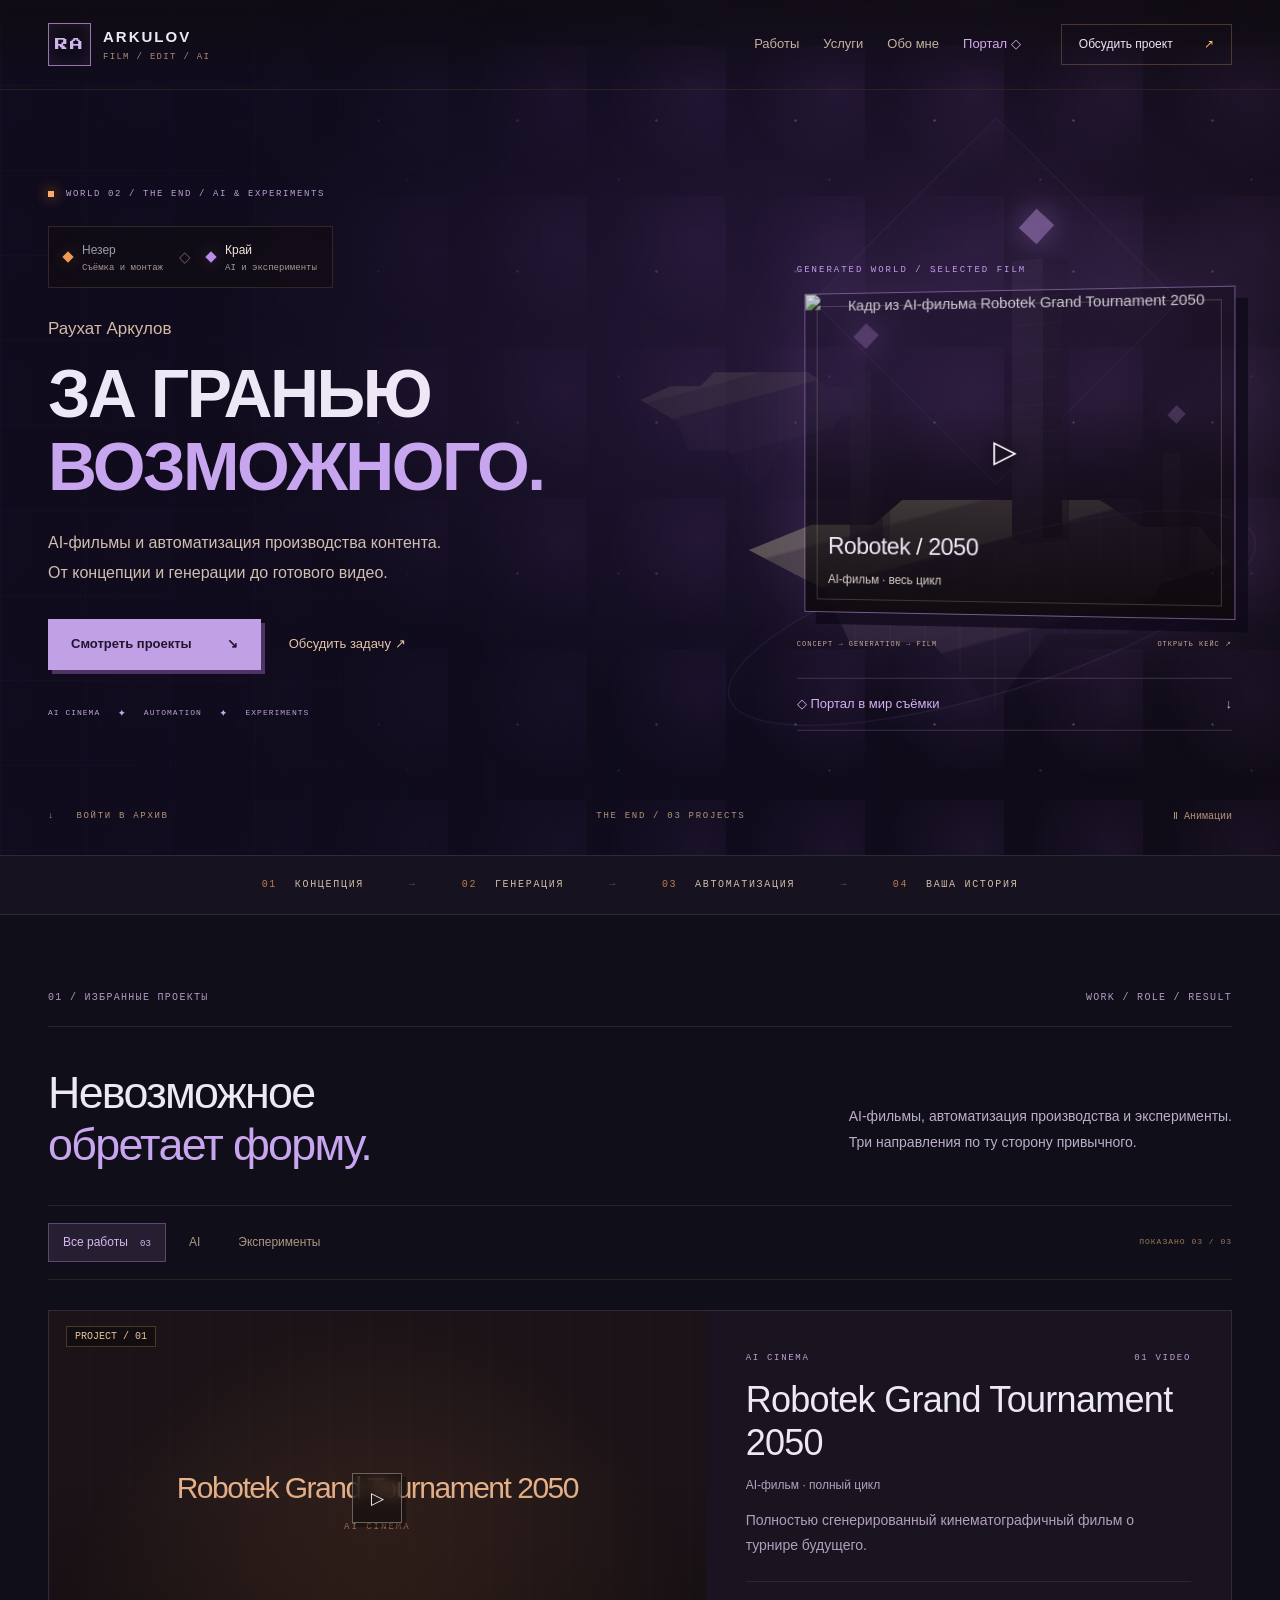
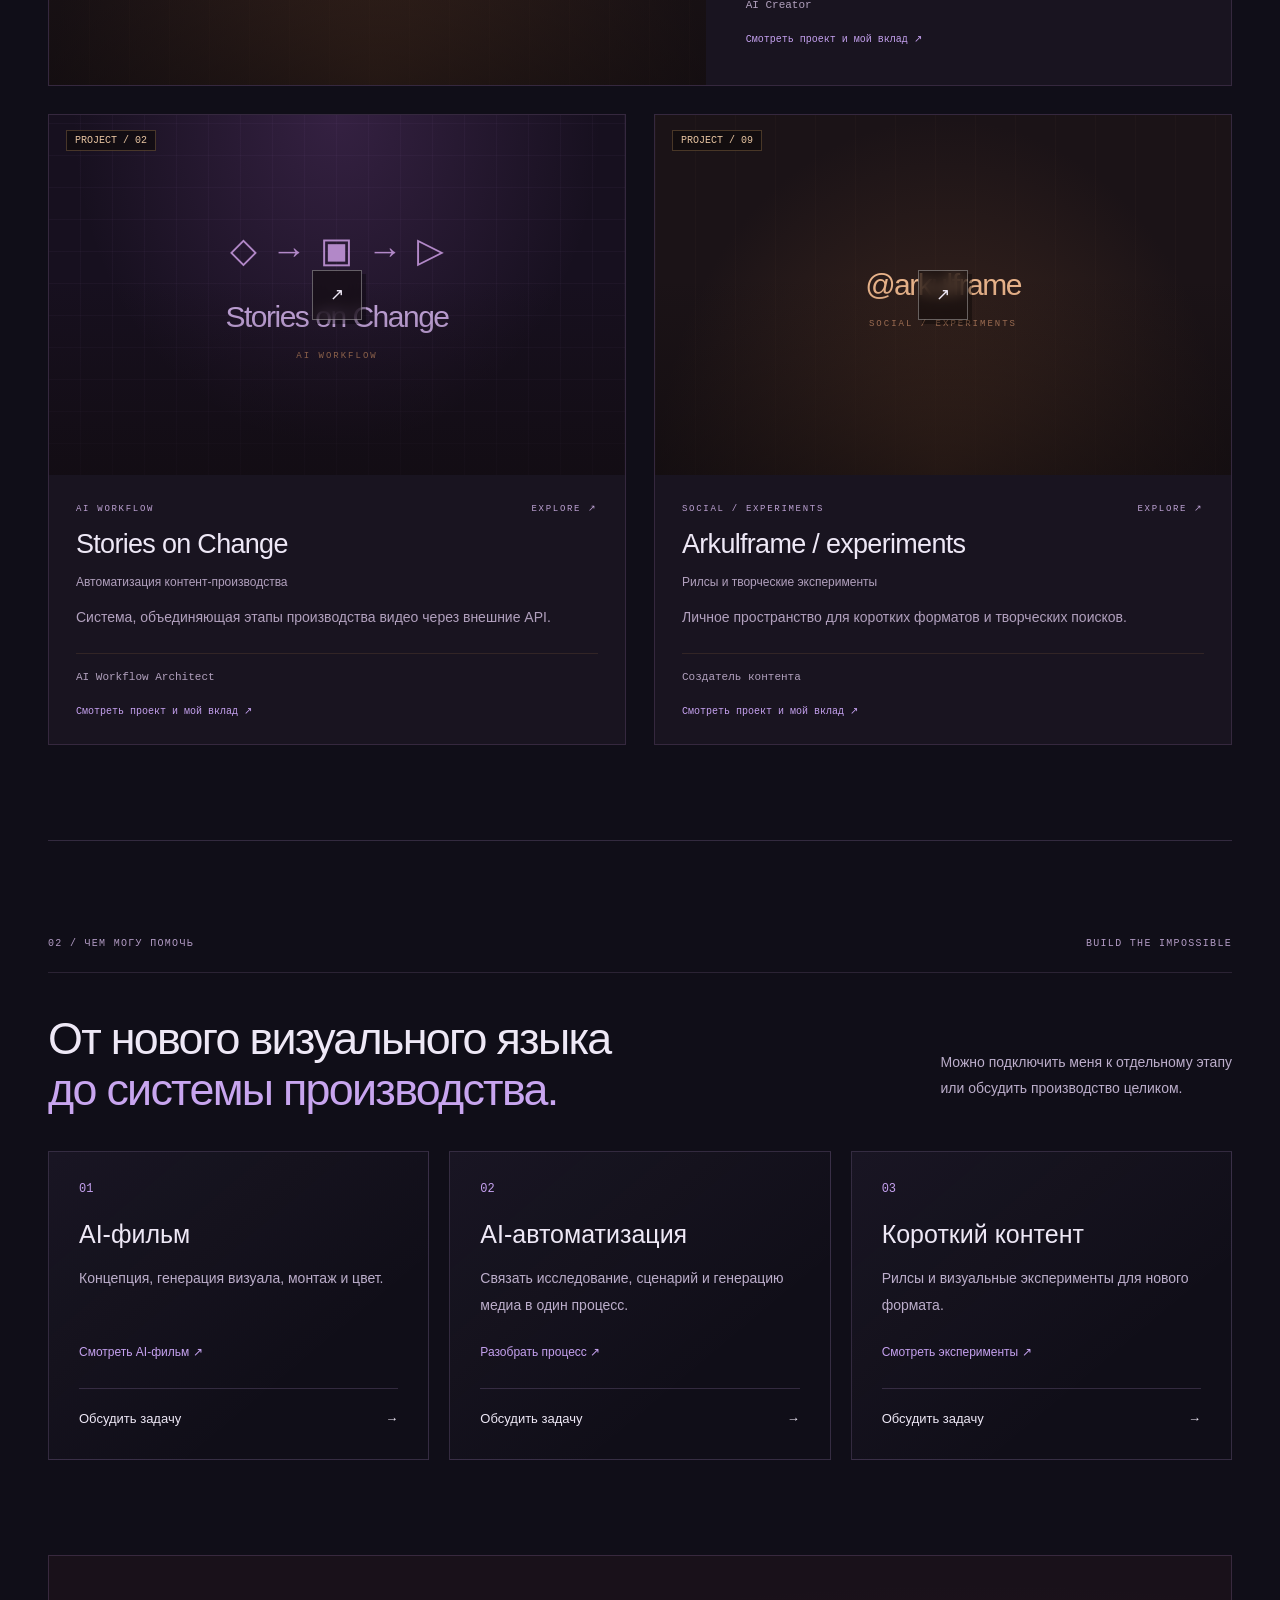
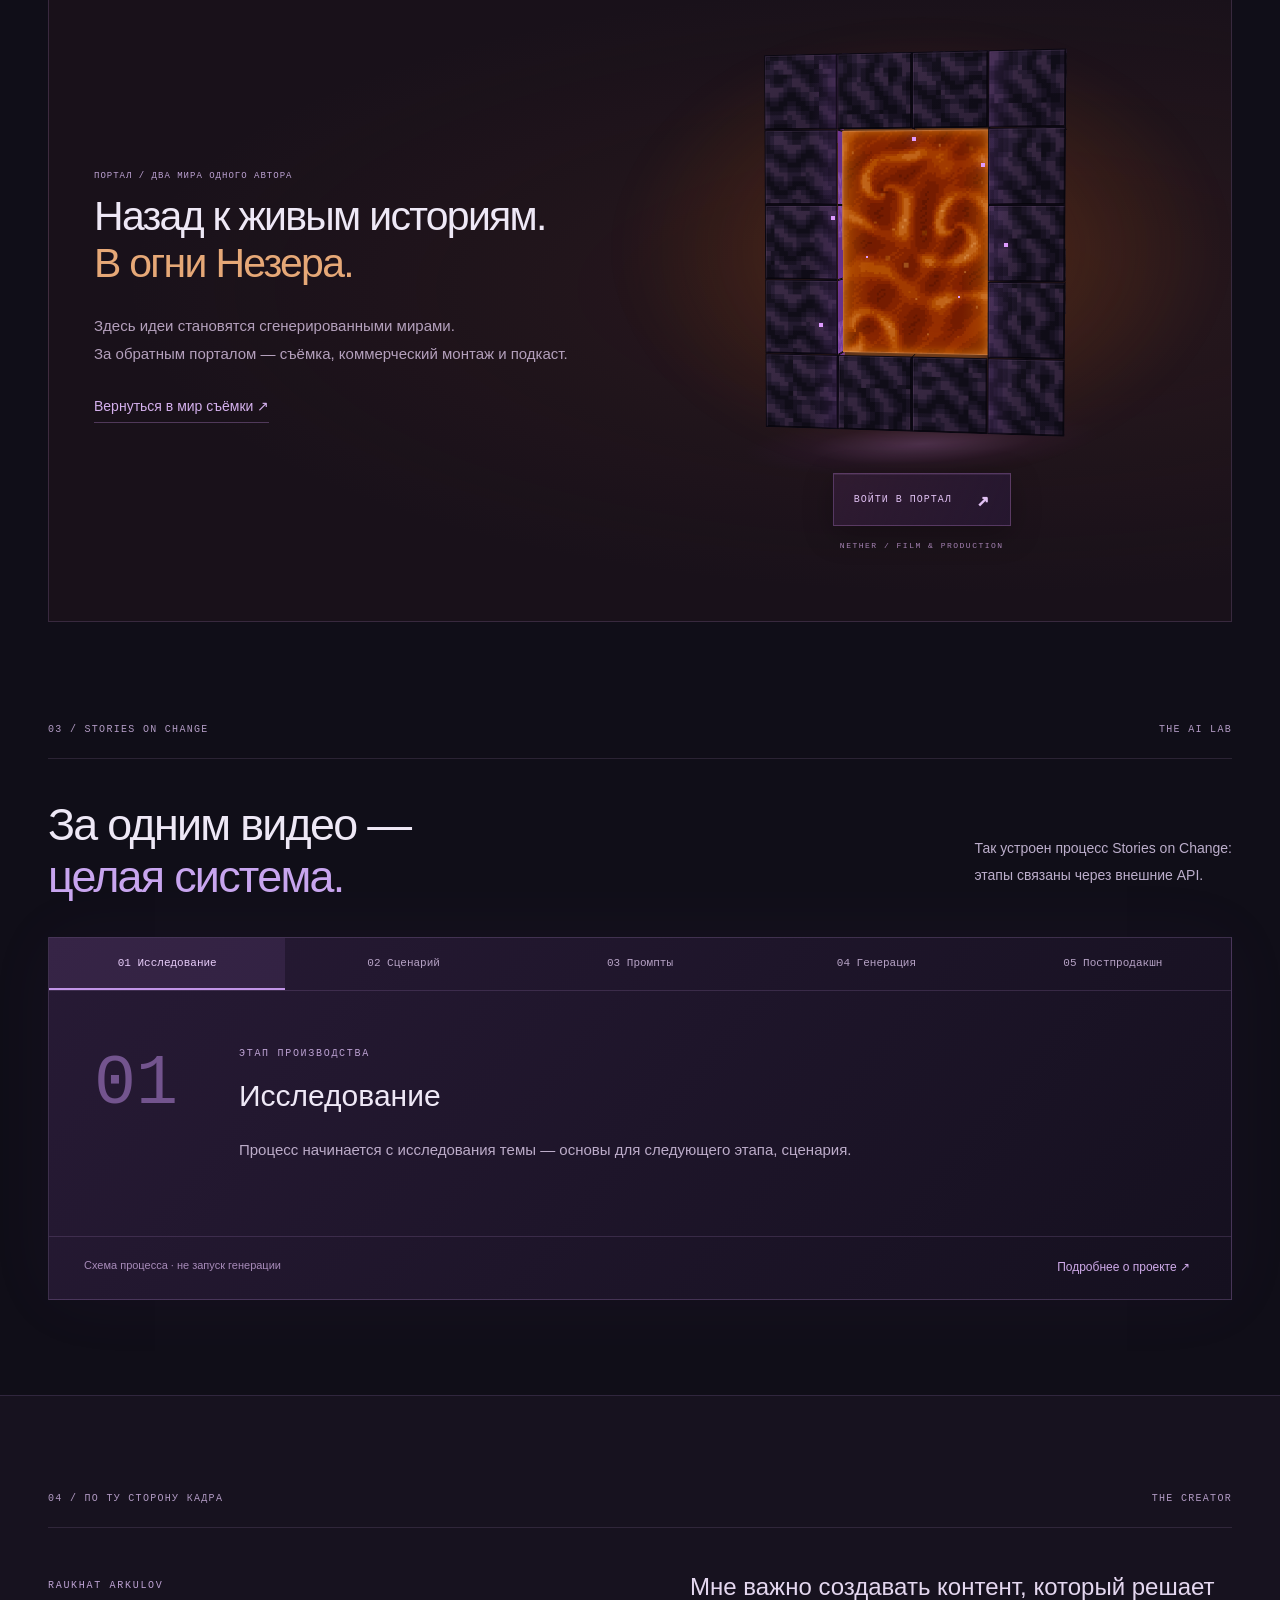
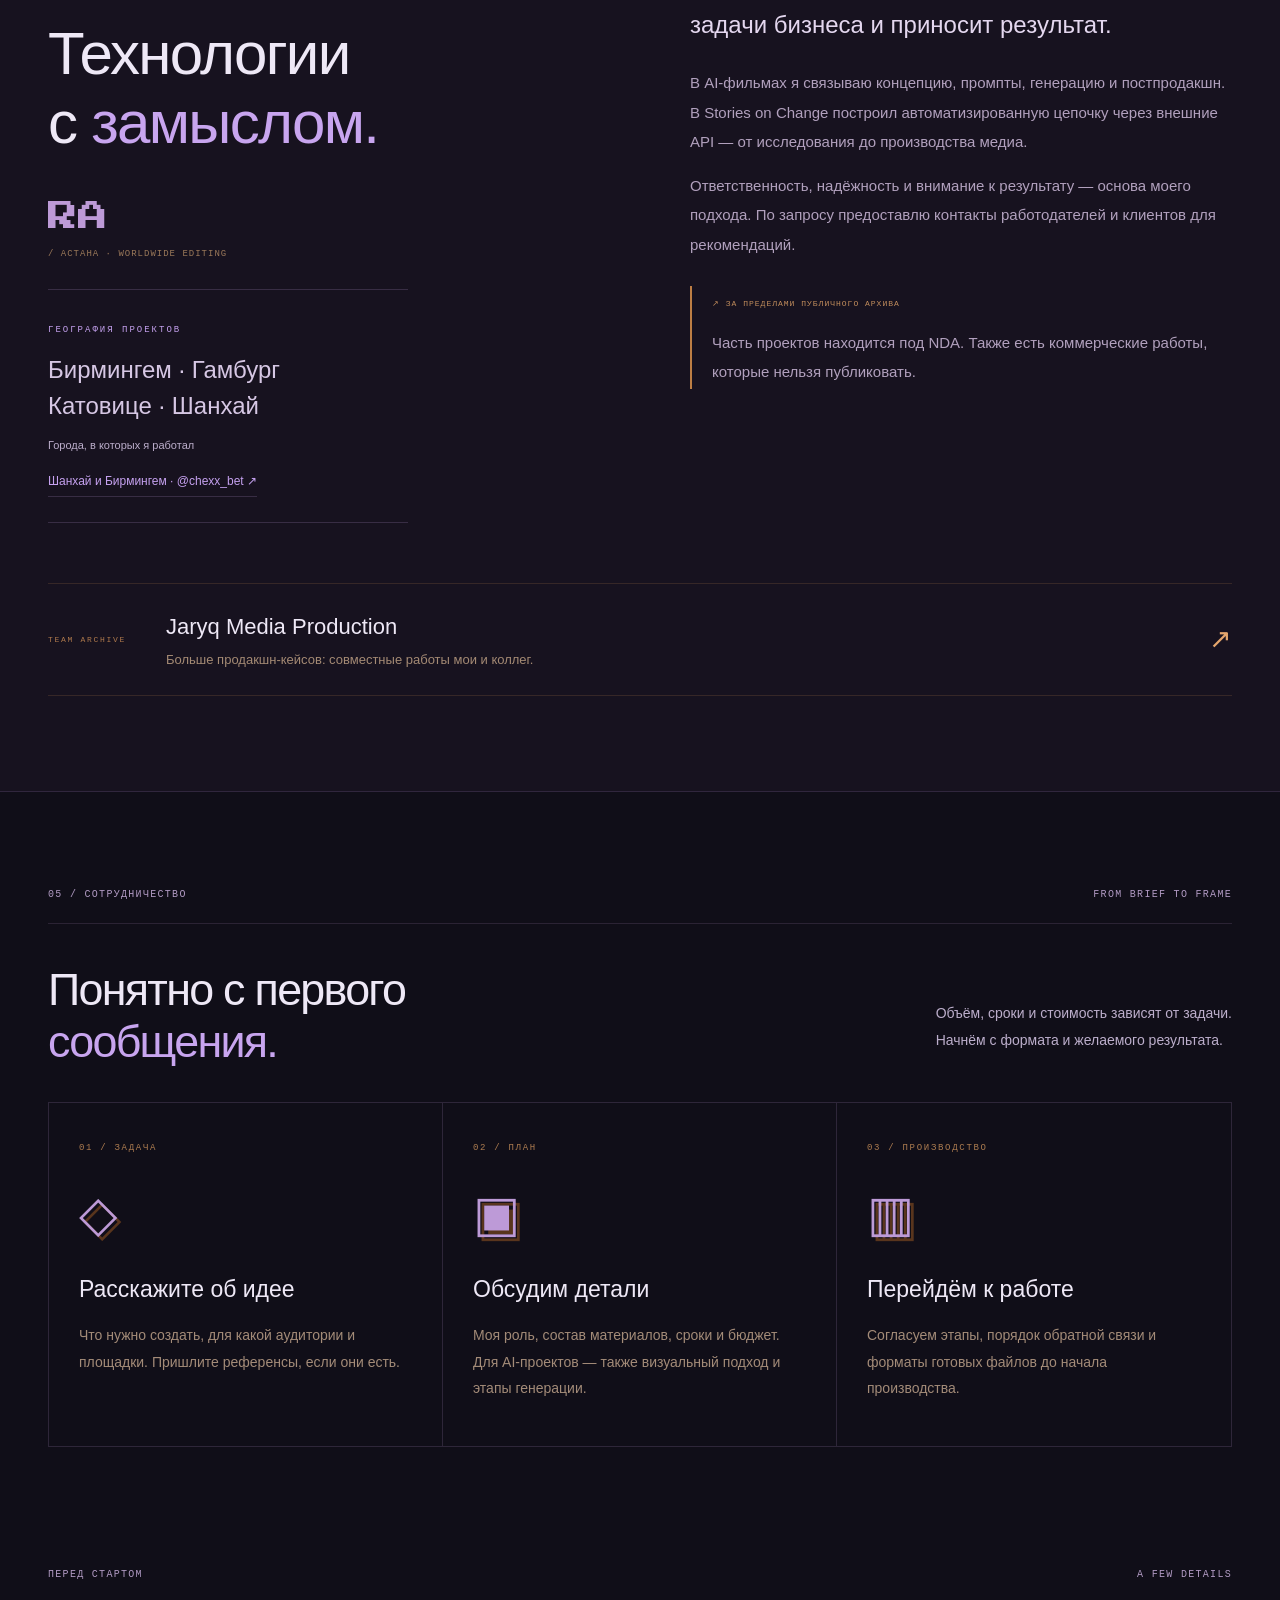
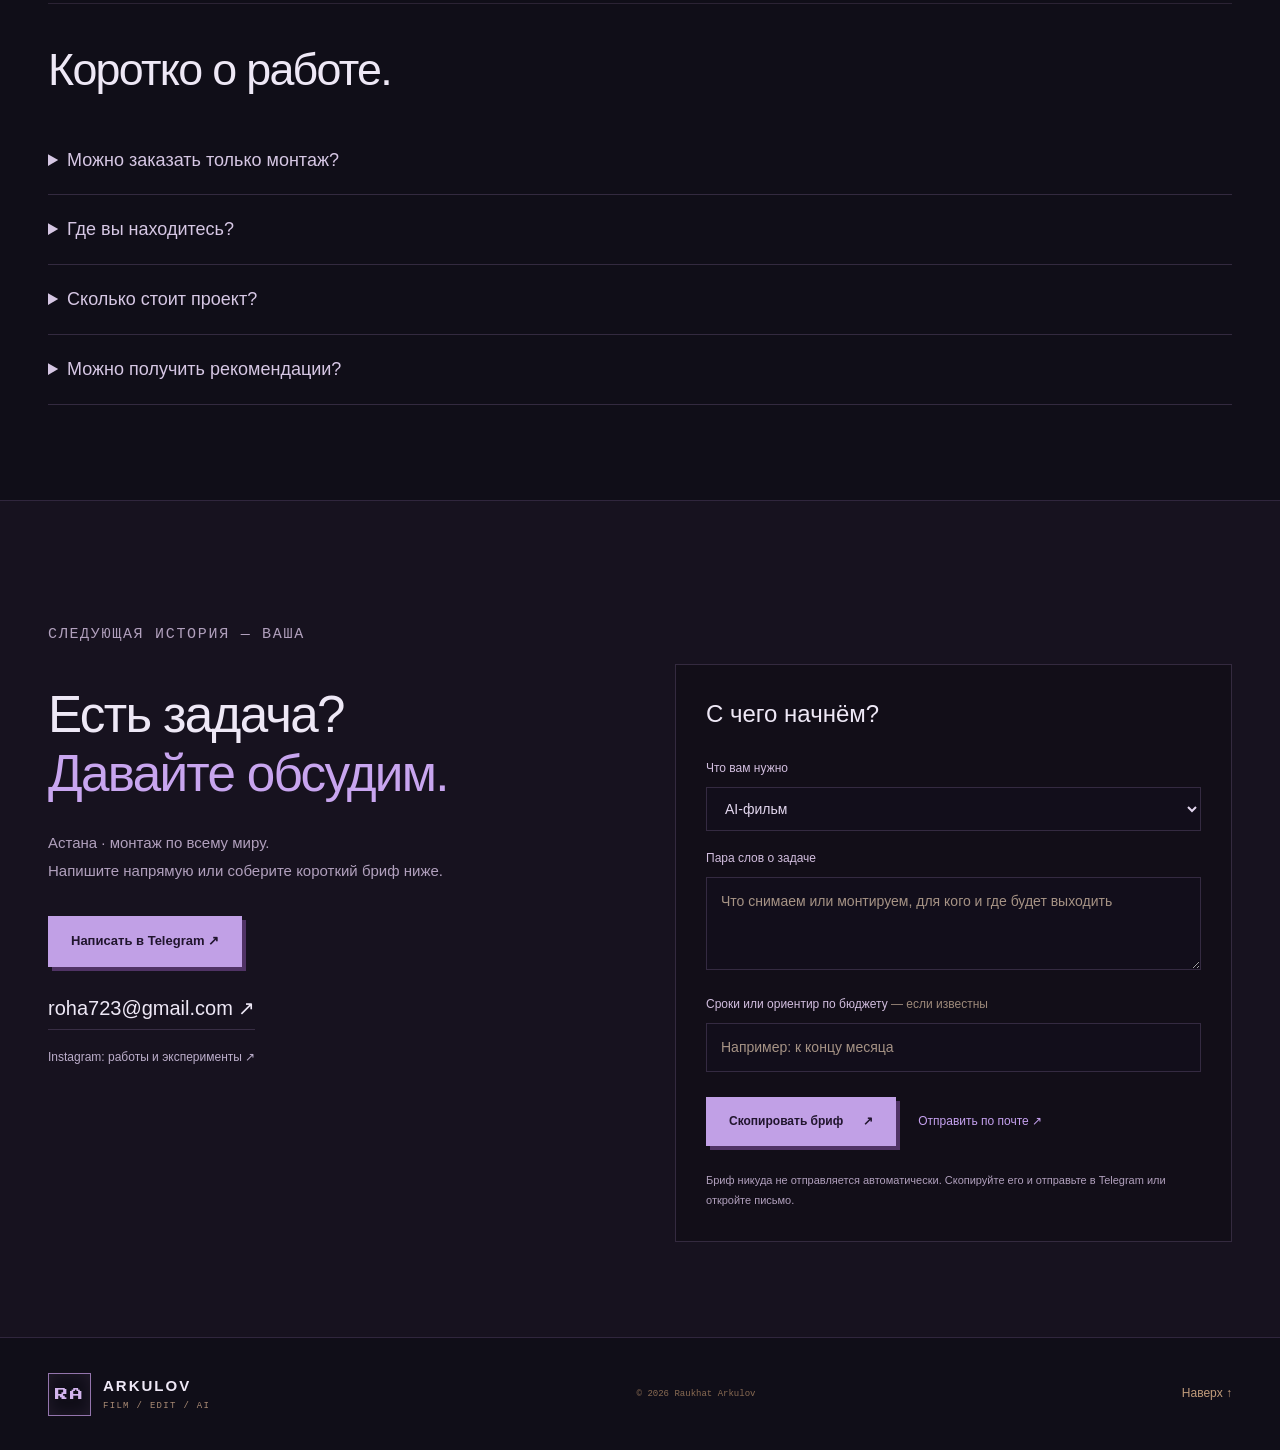
==== commit 456262c2: "Improve portfolio cases, services and contact flow across both worlds Preserve the Nether/End portal" ====
--- a/end.html
+++ b/end.html
@@ -1,12 +1,13 @@
-<!doctype html>
-<html lang="ru"><head><meta charset="utf-8"><meta name="referrer" content="strict-origin-when-cross-origin"><meta name="viewport" content="width=device-width,initial-scale=1"><meta name="theme-color" content="#100d0c"><title>Raukhat Arkulov — The End / AI & Experiments</title><meta name="description" content="Портфолио Раухата Аркулова: операторская работа, коммерческий монтаж, AI-кино, подкасты и создание контента."><link rel="icon" href="assets/mark.svg"><link rel="stylesheet" href="portfolio.css"><script src="content.js" defer></script><script src="portfolio.js" defer></script><link rel="stylesheet" href="worlds.css"><link rel="stylesheet" href="portal-geometry.css"><script src="portal-surface.js" defer></script><script src="world-travel.js" defer></script></head>
-<body data-world="end"><a class="skip" href="#work">Перейти к работам</a><div class="progress" aria-hidden="true"></div>
-<header><a class="brand" href="#home"><span class="brand-icon">RA</span><span>ARKULOV<small>FILM / EDIT / AI</small></span></a><nav aria-label="Навигация"><a href="#work">Работы</a><a href="#about">Обо мне</a><a href="#process">Процесс</a><a href="#portal" class="world-nav">Портал ◇</a></nav><a class="contact-top" href="#contact">На связь <span>↗</span></a></header>
-<main><section class="hero" id="home"><div class="hero-art" aria-hidden="true"></div><div class="end-landscape" aria-hidden="true"><div class="end-moon"></div><div class="end-island island-back"></div><div class="end-island island-front"></div><i class="end-tower t1"></i><i class="end-tower t2"></i><i class="end-tower t3"></i><div class="end-orbit"></div></div><div class="hero-grid" aria-hidden="true"></div><div class="wrap hero-content"><p class="eyebrow"><i></i> WORLD 02 / THE END / AI & EXPERIMENTS</p><p class="intro-name">Раухат Аркулов</p><h1>ЗА ГРАНЬЮ<br><span>ВОЗМОЖНОГО.</span></h1><p class="hero-copy">Создаю миры с AI.<br>От идеи и системы промптов до фильма.<br>От ручной работы — к автоматизации.</p><div class="actions"><a class="button" href="#work">Смотреть работы <span>↘</span></a><button class="text-button" data-project="0">▷ &nbsp; Смотреть AI-фильм</button></div><div class="hero-tags">AI CINEMA <b>✦</b> AUTOMATION <b>✦</b> EXPERIMENTS</div></div><div class="frame-label"><span>WORLD 02 / THE END</span><strong>НОВЫЕ ИНСТРУМЕНТЫ.<br>НОВЫЕ ВСЕЛЕННЫЕ.</strong></div><div class="hero-bottom wrap"><a href="#work">↓ &nbsp; ВОЙТИ В АРХИВ</a><span>THE END / 03 PROJECTS</span><button id="motion" aria-pressed="false">Ⅱ Анимации</button></div></section>
-<div class="chapter-strip"><span>01 <b>КОНЦЕПЦИЯ</b></span><i>→</i><span>02 <b>ГЕНЕРАЦИЯ</b></span><i>→</i><span>03 <b>АВТОМАТИЗАЦИЯ</b></span><i>→</i><span>04 <b>ВАША ИСТОРИЯ</b></span></div>
-<section id="portal" class="portal-section wrap"><div class="portal-copy"><p class="eyebrow">ПОРТАЛ / ДВА МИРА ОДНОГО АВТОРА</p><h2>Назад к живым историям.<br><em>В огни Незера.</em></h2><p>Здесь идеи становятся сгенерированными мирами.<br>За обратным порталом — съёмка, коммерческий монтаж и подкаст.</p><a class="quiet-link" href="index.html">Вернуться в мир съёмки <span>↗</span></a></div><a class="world-portal" href="index.html" aria-label="Вернуться в Незер — съёмка и монтаж"><span class="portal-aura" aria-hidden="true"></span><span class="portal-structure" aria-hidden="true"><span class="mc-frame"><span class="mc-surface"><canvas class="mc-portal-canvas" width="48" height="72"></canvas></span><span class="mc-block edge-left" style="--bx:0;--by:0;--tx:0%;--ty:100%"><i class="block-front"></i><i class="block-right"></i><i class="block-top"></i></span><span class="mc-block edge-horizontal" style="--bx:1;--by:0;--tx:33.333333333333336%;--ty:0%"><i class="block-front"></i><i class="block-right"></i><i class="block-top"></i></span><span class="mc-block edge-horizontal" style="--bx:2;--by:0;--tx:66.66666666666667%;--ty:0%"><i class="block-front"></i><i class="block-right"></i><i class="block-top"></i></span><span class="mc-block edge-right" style="--bx:3;--by:0;--tx:100%;--ty:100%"><i class="block-front"></i><i class="block-right"></i><i class="block-top"></i></span><span class="mc-block edge-left" style="--bx:0;--by:1;--tx:0%;--ty:0%"><i class="block-front"></i><i class="block-right"></i><i class="block-top"></i></span><span class="mc-block edge-right" style="--bx:3;--by:1;--tx:33.333333333333336%;--ty:0%"><i class="block-front"></i><i class="block-right"></i><i class="block-top"></i></span><span class="mc-block edge-left" style="--bx:0;--by:2;--tx:66.66666666666667%;--ty:100%"><i class="block-front"></i><i class="block-right"></i><i class="block-top"></i></span><span class="mc-block edge-right" style="--bx:3;--by:2;--tx:100%;--ty:0%"><i class="block-front"></i><i class="block-right"></i><i class="block-top"></i></span><span class="mc-block edge-left" style="--bx:0;--by:3;--tx:0%;--ty:0%"><i class="block-front"></i><i class="block-right"></i><i class="block-top"></i></span><span class="mc-block edge-right" style="--bx:3;--by:3;--tx:33.333333333333336%;--ty:100%"><i class="block-front"></i><i class="block-right"></i><i class="block-top"></i></span><span class="mc-block edge-left" style="--bx:0;--by:4;--tx:66.66666666666667%;--ty:0%"><i class="block-front"></i><i class="block-right"></i><i class="block-top"></i></span><span class="mc-block edge-horizontal" style="--bx:1;--by:4;--tx:100%;--ty:0%"><i class="block-front"></i><i class="block-right"></i><i class="block-top"></i></span><span class="mc-block edge-horizontal" style="--bx:2;--by:4;--tx:0%;--ty:100%"><i class="block-front"></i><i class="block-right"></i><i class="block-top"></i></span><span class="mc-block edge-right" style="--bx:3;--by:4;--tx:33.333333333333336%;--ty:0%"><i class="block-front"></i><i class="block-right"></i><i class="block-top"></i></span></span><span class="portal-particles"><i></i><i></i><i></i><i></i><i></i><i></i><i></i></span></span><span class="portal-floor" aria-hidden="true"></span><span class="portal-enter">ВОЙТИ В ПОРТАЛ <b>↗</b></span><span class="portal-destination">NETHER / FILM & PRODUCTION</span></a></section><section class="wrap section" id="work"><div class="section-label"><span>01 / АРХИВ РАБОТ</span><span>THE PROJECT VAULT</span></div><div class="section-heading"><h2>Невозможное<br><em>обретает форму.</em></h2><p>AI-фильмы, автоматизация производства и эксперименты.<br>Три направления по ту сторону привычного.</p></div><div class="filter-row"><div class="filters" role="group" aria-label="Фильтр работ"><button data-filter="all" aria-pressed="true">Все работы <small>03</small></button><button data-filter="ai" aria-pressed="false">AI</button><button data-filter="social" aria-pressed="false">Эксперименты</button></div><span id="count" role="status" aria-live="polite">03 ПРОЕКТА</span></div><div id="projects" class="projects"></div><noscript>Для просмотра каталога включите JavaScript или <a href="https://docs.google.com/document/d/1Czc_ScUJuva1eYbrUq3wrLxynS0G22klMunDzmXg7bI/edit">откройте портфолио в документе</a>.</noscript></section>
-<section class="about section" id="about"><div class="wrap"><div class="section-label"><span>02 / ПО ТУ СТОРОНУ КАДРА</span><span>THE CREATOR</span></div><div class="about-grid"><div><p class="eyebrow">RAUKHAT ARKULOV</p><h2>Технологии<br>с <em>замыслом.</em></h2><div class="signature">RA<span> / FILM · EDIT · AI</span></div></div><div class="about-copy"><p class="lead">Мне важно создавать контент, который решает задачи бизнеса и приносит результат.</p><p>Моя работа объединяет операторское мастерство, монтаж, продюсирование и AI-инструменты. Я могу отвечать за отдельный этап или вести историю через весь производственный процесс.</p><p>Ответственность, надёжность и внимание к результату — основа моего подхода. По запросу предоставлю контакты работодателей и клиентов для рекомендаций.</p><div class="note"><span>↗ ЗА ПРЕДЕЛАМИ ПУБЛИЧНОГО АРХИВА</span><p>Часть проектов находится под NDA. Также есть коммерческие работы, которые нельзя публиковать.</p></div></div></div><a class="collective" href="https://jaryqmediaprod.tilda.ws/" target="_blank" rel="noopener noreferrer"><span>TEAM ARCHIVE</span><div><h3>Jaryq Media Production</h3><p>Больше продакшн-кейсов: совместные работы мои и коллег.</p></div><b>↗</b></a></div></section>
-<section class="wrap section" id="process"><div class="section-label"><span>03 / КАК РОЖДАЕТСЯ ИСТОРИЯ</span><span>THE CRAFTING TABLE</span></div><div class="section-heading"><h2>От замысла<br><em>до финального кадра.</em></h2><p>Промпт — только начало.<br>Дальше — система, отбор, монтаж и цвет.</p></div><div class="process-grid"><article><span>01 / CONCEPT</span><div class="craft-icon">◇</div><h3>Найти идею</h3><p>Задача, концепция и сценарий. Основа, на которой строится визуальная история.</p></article><article><span>02 / CREATE</span><div class="craft-icon">▣</div><h3>Создать мир</h3><p>Система промптов, генерация визуала и автоматизация через внешние API.</p></article><article><span>03 / EDIT</span><div class="craft-icon">▥</div><h3>Собрать историю</h3><p>Монтаж, ритм, звук и цвет. Все элементы складываются в готовый фильм.</p></article></div></section>
-<section id="contact" class="contact section"><div class="wrap"><p class="eyebrow">04 / СЛЕДУЮЩИЙ ПОРТАЛ</p><div class="contact-grid"><div><h2>Ваша идея.<br><em>Наш следующий кадр.</em></h2><p>Расскажите о задаче, формате и сроках.<br>Обсудим, как превратить идею в готовую работу.</p></div><a class="contact-link" href="https://www.instagram.com/arkulframe/" target="_blank" rel="noopener noreferrer"><small>НАПИСАТЬ В INSTAGRAM</small><strong>@arkulframe <span>↗</span></strong><p>Открыть диалог о проекте</p></a></div></div></section></main>
-<footer class="wrap"><a class="brand" href="#home"><span class="brand-icon">RA</span><span>ARKULOV<small>FILM / EDIT / AI</small></span></a><span>© <span id="year">2026</span> Raukhat Arkulov</span><a href="#home">Наверх ↑</a></footer>
-<dialog id="project-dialog" aria-labelledby="dialog-title"><div class="dialog-top"><span>PROJECT ARCHIVE</span><button id="close-dialog" aria-label="Закрыть проект">×</button></div><div id="dialog-content"></div></dialog><dialog id="world-transition" aria-labelledby="travel-title"><div class="rift-scene" aria-hidden="true"></div><div class="travel-panel"><p class="eyebrow">ARKULOV / МЕЖДУ МИРАМИ</p><span class="travel-route">КРАЙ → НЕЗЕР</span><h2 id="travel-title">По ту сторону<br><em>знакомого мира.</em></h2><p class="travel-description">Возвращаемся к огням Незера. Впереди — свет, камера и живые истории.</p><div class="travel-progress"><span></span></div><p class="travel-status" role="status" aria-live="polite">Портал находит путь…</p><div class="travel-controls"><button class="travel-cancel">Остаться здесь</button><button class="travel-sound" aria-pressed="false">Звук: выкл</button></div><a class="travel-direct" href="index.html">Пройти сейчас ↗</a><small>ESC — ОСТАТЬСЯ</small></div></dialog></body></html>
+<!doctype html>
+<html lang="ru"><head><meta charset="utf-8"><meta name="referrer" content="strict-origin-when-cross-origin"><meta name="viewport" content="width=device-width,initial-scale=1"><meta name="theme-color" content="#100d0c"><title>Raukhat Arkulov — The End / AI & Experiments</title><meta name="description" content="Портфолио Раухата Аркулова: операторская работа, коммерческий монтаж, AI-кино, подкасты и создание контента."><link rel="icon" href="assets/mark.svg"><link rel="stylesheet" href="portfolio.css"><script src="content.js" defer></script><script src="portfolio.js" defer></script><link rel="stylesheet" href="worlds.css"><link rel="stylesheet" href="portal-geometry.css"><script src="portal-surface.js" defer></script><script src="world-travel.js" defer></script><link rel="stylesheet" href="studio.css"><script defer src="studio.js"></script><meta property="og:type" content="website"><meta property="og:title" content="Раухат Аркулов — AI-кино и автоматизация"><meta property="og:description" content="Астана. Монтаж по всему миру. Реальные проекты, моя роль и готовые работы."></head>
+<body data-world="end"><a class="skip" href="#work">Перейти к работам</a><div class="progress" aria-hidden="true"></div>
+<header><a class="brand" href="#home"><span class="brand-icon">RA</span><span>ARKULOV<small>FILM / EDIT / AI</small></span></a><nav aria-label="Навигация"><a href="#work">Работы</a><a href="#services">Услуги</a><a href="#about">Обо мне</a><a href="#portal" class="world-nav">Портал ◇</a></nav><a class="contact-top" href="#contact">Обсудить проект <span>↗</span></a></header>
+<main><section class="hero" id="home"><div class="hero-art" aria-hidden="true"></div><div class="end-landscape" aria-hidden="true"><div class="end-moon"></div><div class="end-island island-back"></div><div class="end-island island-front"></div><i class="end-tower t1"></i><i class="end-tower t2"></i><i class="end-tower t3"></i><div class="end-orbit"></div></div><div class="hero-grid" aria-hidden="true"></div><div class="wrap hero-content"><p class="eyebrow"><i></i> WORLD 02 / THE END / AI & EXPERIMENTS</p><div class="world-switch" aria-label="Выбор мира"><a href="index.html"><i class="world-dot nether-dot"></i><span>Незер<small>Съёмка и монтаж</small></span></a><span class="world-divider">◇</span><a href="end.html" aria-current="page"><i class="world-dot end-dot"></i><span>Край<small>AI и эксперименты</small></span></a></div><p class="intro-name">Раухат Аркулов</p><h1>ЗА ГРАНЬЮ<br><span>ВОЗМОЖНОГО.</span></h1><p class="hero-copy">AI-фильмы и автоматизация производства контента.<br>От концепции и генерации до готового видео.</p><div class="actions"><a class="button" href="#work">Смотреть проекты <span>↘</span></a><a class="text-button" href="#contact">Обсудить задачу ↗</a></div><div class="hero-tags">AI CINEMA <b>✦</b> AUTOMATION <b>✦</b> EXPERIMENTS</div></div><div class="hero-feature"><span class="feature-caption">GENERATED WORLD / SELECTED FILM</span><button data-project="0" class="feature-screen" aria-label="Открыть Robotek Grand Tournament 2050"><img src="https://i.ytimg.com/vi/g8GjdcL3jHw/hq1.jpg" alt="Кадр из AI-фильма Robotek Grand Tournament 2050"><span class="screen-corners" aria-hidden="true"></span><span class="screen-play">▷</span><span class="screen-label"><strong>Robotek / 2050</strong><small>AI-фильм · весь цикл</small></span></button><div class="feature-foot"><span>CONCEPT → GENERATION → FILM</span><span>ОТКРЫТЬ КЕЙС ↗</span></div><a class="hero-portal-link" href="#portal">◇ Портал в мир съёмки <span>↓</span></a></div><div class="frame-label"><span>WORLD 02 / THE END</span><strong>НОВЫЕ ИНСТРУМЕНТЫ.<br>НОВЫЕ ВСЕЛЕННЫЕ.</strong></div><div class="hero-bottom wrap"><a href="#work">↓ &nbsp; ВОЙТИ В АРХИВ</a><span>THE END / 03 PROJECTS</span><button id="motion" aria-pressed="false">Ⅱ Анимации</button></div></section>
+<div class="chapter-strip"><span>01 <b>КОНЦЕПЦИЯ</b></span><i>→</i><span>02 <b>ГЕНЕРАЦИЯ</b></span><i>→</i><span>03 <b>АВТОМАТИЗАЦИЯ</b></span><i>→</i><span>04 <b>ВАША ИСТОРИЯ</b></span></div>
+<section class="wrap section" id="work"><div class="section-label"><span>01 / ИЗБРАННЫЕ ПРОЕКТЫ</span><span>WORK / ROLE / RESULT</span></div><div class="section-heading"><h2>Невозможное<br><em>обретает форму.</em></h2><p>AI-фильмы, автоматизация производства и эксперименты.<br>Три направления по ту сторону привычного.</p></div><div class="filter-row"><div class="filters" role="group" aria-label="Фильтр работ"><button data-filter="all" aria-pressed="true">Все работы <small>03</small></button><button data-filter="ai" aria-pressed="false">AI</button><button data-filter="social" aria-pressed="false">Эксперименты</button></div><span id="count" role="status" aria-live="polite">03 ПРОЕКТА</span></div><div id="projects" class="projects"></div><noscript>Для просмотра каталога включите JavaScript или <a href="https://docs.google.com/document/d/1Czc_ScUJuva1eYbrUq3wrLxynS0G22klMunDzmXg7bI/edit">откройте портфолио в документе</a>.</noscript></section>
+<section id="services" class="section wrap services"><div class="section-label"><span>02 / ЧЕМ МОГУ ПОМОЧЬ</span><span>BUILD THE IMPOSSIBLE</span></div><div class="section-heading"><h2>От нового визуального языка<br><em>до системы производства.</em></h2><p>Можно подключить меня к отдельному этапу<br>или обсудить производство целиком.</p></div><div class="service-grid"><article><span class="service-number">01</span><h3>AI-фильм</h3><p>Концепция, генерация визуала, монтаж и цвет.</p><button class="case-link" data-project="0">Смотреть AI-фильм ↗</button><button class="service-request" data-inquiry="AI-фильм">Обсудить задачу <span>→</span></button></article><article><span class="service-number">02</span><h3>AI-автоматизация</h3><p>Связать исследование, сценарий и генерацию медиа в один процесс.</p><button class="case-link" data-project="1">Разобрать процесс ↗</button><button class="service-request" data-inquiry="AI-автоматизация">Обсудить задачу <span>→</span></button></article><article><span class="service-number">03</span><h3>Короткий контент</h3><p>Рилсы и визуальные эксперименты для нового формата.</p><button class="case-link" data-project="8">Смотреть эксперименты ↗</button><button class="service-request" data-inquiry="Короткий контент">Обсудить задачу <span>→</span></button></article></div></section><section id="portal" class="portal-section wrap"><div class="portal-copy"><p class="eyebrow">ПОРТАЛ / ДВА МИРА ОДНОГО АВТОРА</p><h2>Назад к живым историям.<br><em>В огни Незера.</em></h2><p>Здесь идеи становятся сгенерированными мирами.<br>За обратным порталом — съёмка, коммерческий монтаж и подкаст.</p><a class="quiet-link" href="index.html">Вернуться в мир съёмки <span>↗</span></a></div><a class="world-portal" href="index.html" aria-label="Вернуться в Незер — съёмка и монтаж"><span class="portal-aura" aria-hidden="true"></span><span class="portal-structure" aria-hidden="true"><span class="mc-frame"><span class="mc-surface"><canvas class="mc-portal-canvas" width="48" height="72"></canvas></span><span class="mc-block edge-left" style="--bx:0;--by:0;--tx:0%;--ty:100%"><i class="block-front"></i><i class="block-right"></i><i class="block-top"></i></span><span class="mc-block edge-horizontal" style="--bx:1;--by:0;--tx:33.333333333333336%;--ty:0%"><i class="block-front"></i><i class="block-right"></i><i class="block-top"></i></span><span class="mc-block edge-horizontal" style="--bx:2;--by:0;--tx:66.66666666666667%;--ty:0%"><i class="block-front"></i><i class="block-right"></i><i class="block-top"></i></span><span class="mc-block edge-right" style="--bx:3;--by:0;--tx:100%;--ty:100%"><i class="block-front"></i><i class="block-right"></i><i class="block-top"></i></span><span class="mc-block edge-left" style="--bx:0;--by:1;--tx:0%;--ty:0%"><i class="block-front"></i><i class="block-right"></i><i class="block-top"></i></span><span class="mc-block edge-right" style="--bx:3;--by:1;--tx:33.333333333333336%;--ty:0%"><i class="block-front"></i><i class="block-right"></i><i class="block-top"></i></span><span class="mc-block edge-left" style="--bx:0;--by:2;--tx:66.66666666666667%;--ty:100%"><i class="block-front"></i><i class="block-right"></i><i class="block-top"></i></span><span class="mc-block edge-right" style="--bx:3;--by:2;--tx:100%;--ty:0%"><i class="block-front"></i><i class="block-right"></i><i class="block-top"></i></span><span class="mc-block edge-left" style="--bx:0;--by:3;--tx:0%;--ty:0%"><i class="block-front"></i><i class="block-right"></i><i class="block-top"></i></span><span class="mc-block edge-right" style="--bx:3;--by:3;--tx:33.333333333333336%;--ty:100%"><i class="block-front"></i><i class="block-right"></i><i class="block-top"></i></span><span class="mc-block edge-left" style="--bx:0;--by:4;--tx:66.66666666666667%;--ty:0%"><i class="block-front"></i><i class="block-right"></i><i class="block-top"></i></span><span class="mc-block edge-horizontal" style="--bx:1;--by:4;--tx:100%;--ty:0%"><i class="block-front"></i><i class="block-right"></i><i class="block-top"></i></span><span class="mc-block edge-horizontal" style="--bx:2;--by:4;--tx:0%;--ty:100%"><i class="block-front"></i><i class="block-right"></i><i class="block-top"></i></span><span class="mc-block edge-right" style="--bx:3;--by:4;--tx:33.333333333333336%;--ty:0%"><i class="block-front"></i><i class="block-right"></i><i class="block-top"></i></span></span><span class="portal-particles"><i></i><i></i><i></i><i></i><i></i><i></i><i></i></span></span><span class="portal-floor" aria-hidden="true"></span><span class="portal-enter">ВОЙТИ В ПОРТАЛ <b>↗</b></span><span class="portal-destination">NETHER / FILM & PRODUCTION</span></a></section><section class="section wrap workflow" id="workflow"><div class="section-label"><span>03 / STORIES ON CHANGE</span><span>THE AI LAB</span></div><div class="section-heading"><h2>За одним видео —<br><em>целая система.</em></h2><p>Так устроен процесс Stories on Change:<br>этапы связаны через внешние API.</p></div><div class="workflow-console"><div class="workflow-tabs" role="group" aria-label="Этап производства"><button data-step="0" aria-pressed="true">01 Исследование</button><button data-step="1" aria-pressed="false">02 Сценарий</button><button data-step="2" aria-pressed="false">03 Промпты</button><button data-step="3" aria-pressed="false">04 Генерация</button><button data-step="4" aria-pressed="false">05 Постпродакшн</button></div><div class="workflow-panel" aria-live="polite"><span id="workflow-number">01</span><div><p class="eyebrow">ЭТАП ПРОИЗВОДСТВА</p><h3 id="workflow-title">Исследование</h3><p id="workflow-description">Процесс начинается с исследования темы — основы для следующего этапа, сценария.</p></div></div><div class="workflow-bottom"><span>Схема процесса · не запуск генерации</span><button data-project="1">Подробнее о проекте ↗</button></div></div></section><section class="about section" id="about"><div class="wrap"><div class="section-label"><span>04 / ПО ТУ СТОРОНУ КАДРА</span><span>THE CREATOR</span></div><div class="about-grid"><div><p class="eyebrow">RAUKHAT ARKULOV</p><h2>Технологии<br>с <em>замыслом.</em></h2><div class="signature">RA<span> / АСТАНА · WORLDWIDE EDITING</span></div><div class="location-passport"><span>ГЕОГРАФИЯ ПРОЕКТОВ</span><p>Бирмингем · Гамбург<br>Катовице · Шанхай</p><small>Города, в которых я работал</small><a href="https://www.instagram.com/chexx_bet/" target="_blank" rel="noopener noreferrer">Шанхай и Бирмингем · @chexx_bet ↗</a></div></div><div class="about-copy"><p class="lead">Мне важно создавать контент, который решает задачи бизнеса и приносит результат.</p><p>В AI-фильмах я связываю концепцию, промпты, генерацию и постпродакшн. В Stories on Change построил автоматизированную цепочку через внешние API — от исследования до производства медиа.</p><p>Ответственность, надёжность и внимание к результату — основа моего подхода. По запросу предоставлю контакты работодателей и клиентов для рекомендаций.</p><div class="note"><span>↗ ЗА ПРЕДЕЛАМИ ПУБЛИЧНОГО АРХИВА</span><p>Часть проектов находится под NDA. Также есть коммерческие работы, которые нельзя публиковать.</p></div></div></div><a class="collective" href="https://jaryqmediaprod.tilda.ws/" target="_blank" rel="noopener noreferrer"><span>TEAM ARCHIVE</span><div><h3>Jaryq Media Production</h3><p>Больше продакшн-кейсов: совместные работы мои и коллег.</p></div><b>↗</b></a></div></section>
+<section class="wrap section" id="process"><div class="section-label"><span>05 / СОТРУДНИЧЕСТВО</span><span>FROM BRIEF TO FRAME</span></div><div class="section-heading"><h2>Понятно с первого<br><em>сообщения.</em></h2><p>Объём, сроки и стоимость зависят от задачи.<br>Начнём с формата и желаемого результата.</p></div><div class="process-grid"><article><span>01 / ЗАДАЧА</span><div class="craft-icon">◇</div><h3>Расскажите об идее</h3><p>Что нужно создать, для какой аудитории и площадки. Пришлите референсы, если они есть.</p></article><article><span>02 / ПЛАН</span><div class="craft-icon">▣</div><h3>Обсудим детали</h3><p>Моя роль, состав материалов, сроки и бюджет. Для AI-проектов — также визуальный подход и этапы генерации.</p></article><article><span>03 / ПРОИЗВОДСТВО</span><div class="craft-icon">▥</div><h3>Перейдём к работе</h3><p>Согласуем этапы, порядок обратной связи и форматы готовых файлов до начала производства.</p></article></div></section>
+<section class="wrap faq section"><div class="section-label"><span>ПЕРЕД СТАРТОМ</span><span>A FEW DETAILS</span></div><h2>Коротко о работе.</h2><details><summary>Можно заказать только монтаж?</summary><p>Да. Монтажом занимаюсь удалённо по всему миру. Для обсуждения нужны задача, исходники или пример материала и желаемый срок.</p></details><details><summary>Где вы находитесь?</summary><p>В Астане. Ранее работал в Бирмингеме, Гамбурге, Катовице и Шанхае. Возможность выездной съёмки обсудим для вашего проекта.</p></details><details><summary>Сколько стоит проект?</summary><p>Стоимость обсуждаем после уточнения объёма и моей роли: съёмка, монтаж, полный цикл или AI-производство. В первом сообщении можно указать ориентир по бюджету.</p></details><details><summary>Можно получить рекомендации?</summary><p>По запросу могу предоставить контакты работодателей и клиентов для рекомендаций. Часть проектов не представлена публично из-за NDA.</p></details></section><section id="contact" class="contact section"><div class="wrap"><p class="eyebrow">СЛЕДУЮЩАЯ ИСТОРИЯ — ВАША</p><div class="contact-grid"><div><h2>Есть задача?<br><em>Давайте обсудим.</em></h2><p>Астана · монтаж по всему миру.<br>Напишите напрямую или соберите короткий бриф ниже.</p><a class="direct-telegram button" href="https://t.me/arkulframe" target="_blank" rel="noopener noreferrer">Написать в Telegram ↗</a><a class="email-link" href="mailto:roha723@gmail.com">roha723@gmail.com ↗</a><a class="instagram-link" href="https://www.instagram.com/arkulframe/" target="_blank" rel="noopener noreferrer">Instagram: работы и эксперименты ↗</a></div><form id="brief-form" class="brief-form"><h3>С чего начнём?</h3><label for="brief-format">Что вам нужно</label><select id="brief-format" name="format"><option>Съёмка</option><option>Монтаж</option><option>Видео под ключ</option><option>Фильм о событии</option><option>Подкаст</option><option>AI-фильм</option><option>AI-автоматизация</option><option>Короткий контент</option><option>Пока не определился</option></select><label for="brief-task">Пара слов о задаче</label><textarea id="brief-task" name="task" rows="3" maxlength="2000" placeholder="Что снимаем или монтируем, для кого и где будет выходить"></textarea><label for="brief-deadline">Сроки или ориентир по бюджету <span>— если известны</span></label><input id="brief-deadline" name="deadline" maxlength="200" placeholder="Например: к концу месяца"><div class="brief-actions"><button type="submit" class="button">Скопировать бриф <span>↗</span></button><a id="brief-email" href="mailto:roha723@gmail.com">Отправить по почте ↗</a></div><p class="brief-note" id="brief-status" role="status" aria-live="polite">Бриф никуда не отправляется автоматически. Скопируйте его и отправьте в Telegram или откройте письмо.</p><textarea id="brief-fallback" readonly hidden aria-label="Готовый бриф для копирования"></textarea></form></div></div></section></main>
+<footer class="wrap"><a class="brand" href="#home"><span class="brand-icon">RA</span><span>ARKULOV<small>FILM / EDIT / AI</small></span></a><span>© <span id="year">2026</span> Raukhat Arkulov</span><a href="#home">Наверх ↑</a></footer>
+<dialog id="project-dialog" aria-labelledby="dialog-title"><div class="dialog-top"><span>PROJECT ARCHIVE</span><button id="close-dialog" aria-label="Закрыть проект">×</button></div><div id="dialog-content"></div></dialog><dialog id="world-transition" aria-labelledby="travel-title"><div class="rift-scene" aria-hidden="true"></div><div class="travel-panel"><p class="eyebrow">ARKULOV / МЕЖДУ МИРАМИ</p><span class="travel-route">КРАЙ → НЕЗЕР</span><h2 id="travel-title">По ту сторону<br><em>знакомого мира.</em></h2><p class="travel-description">Возвращаемся к огням Незера. Впереди — свет, камера и живые истории.</p><div class="travel-progress"><span></span></div><p class="travel-status" role="status" aria-live="polite">Портал находит путь…</p><div class="travel-controls"><button class="travel-cancel">Остаться здесь</button><button class="travel-sound" aria-pressed="false">Звук: выкл</button></div><a class="travel-direct" href="index.html">Пройти сейчас ↗</a><small>ESC — ОСТАТЬСЯ</small></div></dialog></body></html>
+
--- a/studio.css
+++ b/studio.css
@@ -0,0 +1,4 @@
+:root{--accent:#efad76;--accent-rgb:239,173,118;--muted:#bca999;--edge:#bc8c5d38}body[data-world=end]{--accent:#c5a1ef;--accent-rgb:197,161,239;--muted:#bcaecb;--edge:#af8fc938}body{font-family:'Segoe UI',Arial,sans-serif}.section-label{font-size:10px;letter-spacing:1.3px;color:#b39a83}.section-heading>p{font-size:14px;color:var(--muted)}header{height:90px;background:linear-gradient(#100c0d88,transparent)}header nav{gap:24px}.brand small{font-size:9px;letter-spacing:1.3px}.hero{min-height:830px;height:95svh;max-height:1020px}.hero-content{padding-top:45px;z-index:2}.hero h1{font-size:clamp(48px,5.3vw,78px);letter-spacing:-2.5px;max-width:66%;margin-bottom:25px}.hero-copy{font-size:16px;max-width:55%;color:#d1beb0}.hero .eyebrow{font-size:9px;letter-spacing:1.6px}.intro-name{font-size:17px;margin:27px 0 14px}.hero-tags{font-size:8px;letter-spacing:1px}.hero-art{background-position:60% center}.hero-art:after{content:'';position:absolute;inset:0;background:linear-gradient(90deg,transparent 55%,#100b0c66)}.hero .frame-label{display:none}.hero-feature{position:absolute;right:max(48px,calc((100vw - 1240px)/2));top:50%;transform:translateY(-35%);width:34%;max-width:440px;z-index:3}.feature-caption{display:block;font:9px monospace;letter-spacing:2px;color:var(--accent);margin-bottom:15px}.feature-screen{position:relative;display:block;width:100%;aspect-ratio:4/3;padding:0;overflow:hidden;border:1px solid #bd9b7d88;box-shadow:12px 12px 0 #08070a99,0 0 65px #ff8d2219;transform:perspective(1200px) rotateY(-8deg);transition:transform .3s}.feature-screen:hover{transform:perspective(1200px) rotateY(-2deg) translateY(-3px)}.feature-screen img{position:absolute;inset:0;width:100%;height:100%;object-fit:cover;filter:saturate(.72) brightness(.85)}.feature-screen:after{content:'';position:absolute;inset:0;background:linear-gradient(0deg,#0d090ce6,transparent 65%)}.screen-play{position:absolute;top:42%;left:45%;z-index:2;font-size:31px;color:white;text-shadow:0 2px 12px black}.screen-label{position:absolute;bottom:23px;left:24px;z-index:2;display:flex;flex-direction:column;text-align:left}.screen-label strong{font-size:24px;font-weight:450;letter-spacing:-.5px}.screen-label small{font-size:12px;color:#ded0c7;margin-top:6px}.screen-corners{position:absolute;inset:12px;border:1px solid #f8d8bd33;z-index:1}.feature-foot{display:flex;justify-content:space-between;gap:12px;font:7px monospace;letter-spacing:1px;color:#c6aa94;margin-top:24px}.hero-portal-link{display:flex;gap:15px;align-items:center;font-size:13px;color:#d3b0ef;margin-top:30px;padding-block:15px;border-block:1px solid #b58ac742}.hero-portal-link span{margin-left:auto}.world-switch{display:flex;width:fit-content;align-items:center;gap:16px;margin:25px 0 0;background:#110d13a6;border:1px solid #ac835b38;padding:10px 15px;backdrop-filter:blur(8px)}.world-switch>a{display:flex;gap:10px;align-items:center;padding:4px 0;color:#a598aa;font-size:12px}.world-switch>a[aria-current]{color:#f4e5d9}.world-switch>a:hover{color:var(--accent)}.world-switch small{display:block;font:9px monospace;margin-top:3px;color:#a89895}.world-divider{color:#725965}.world-dot{width:8px;height:8px;display:block;transform:rotate(45deg)}.nether-dot{background:#ec9a55;box-shadow:0 0 15px #ed873a44}.end-dot{background:#bb8de8;box-shadow:0 0 15px #b681df55}.hero-bottom{font-size:9px}.chapter-strip{padding:21px;font-size:10px}#work{padding-top:75px}.projects{gap:28px}.project-image{aspect-ratio:16/10}.project-image img{filter:saturate(.8);object-fit:cover}.project:hover img{filter:saturate(1)}.project-number{font-size:10px}.project-body{padding:27px}.project-meta{font-size:9px}.project h3{font-size:27px;line-height:1.2;letter-spacing:-.7px}.project-subtitle{color:var(--accent);font-size:12px;line-height:1.5;margin:12px 0}.project-summary{color:var(--muted);font-size:14px;line-height:1.8;margin:14px 0 23px}.project-role{font-size:11px;line-height:1.7;letter-spacing:0;color:#d0bba7}.project-explore{display:block;font:10px monospace;color:var(--accent);margin-top:18px}.project-featured{grid-column:1/-1;display:grid;grid-template-columns:1.25fr 1fr}.project-featured .project-image{aspect-ratio:auto;min-height:360px;height:100%}.project-featured .project-body{padding:40px;align-self:center}.project-featured h3{font-size:36px}.project-featured .project-summary{max-width:390px}.services{border-top:1px solid var(--edge)}.service-grid{display:grid;grid-template-columns:repeat(3,1fr);gap:20px}.service-grid article{display:flex;flex-direction:column;padding:30px;border:1px solid var(--edge);background:linear-gradient(140deg,rgba(var(--accent-rgb),.05),transparent 70%)}.service-number{font:12px monospace;color:var(--accent);margin-bottom:22px}.service-grid h3{font-size:25px;font-weight:450;line-height:1.3;margin:0 0 15px}.service-grid p{font-size:14px;color:var(--muted);line-height:1.9;margin:0 0 25px}.case-link{text-align:left;padding:0;font-size:12px;color:var(--accent);margin-top:auto}.service-request{margin-top:25px;border-top:1px solid var(--edge);padding:20px 0 0;display:flex;justify-content:space-between;gap:12px;font-size:13px;text-align:left}.service-request:hover{color:var(--accent)}.portal-section{margin-top:0;margin-bottom:80px}.portal-copy>p:not(.eyebrow){font-size:15px}.portal-copy .eyebrow{font-size:9px}.quiet-link{font-size:14px}.location-passport{padding:25px 0;border-block:1px solid var(--edge);margin-top:30px;max-width:360px}.location-passport>span{font:9px monospace;letter-spacing:2px;color:var(--accent)}.location-passport p{font-size:24px;line-height:1.5;margin:13px 0;color:#ddc9b7}.location-passport small{display:block;font-size:11px;color:var(--muted)}.location-passport a{display:block;width:fit-content;font-size:12px;color:var(--accent);margin-top:18px;border-bottom:1px solid var(--edge);padding-bottom:5px}.about-copy p{font-size:15px}.about-copy .lead{font-size:24px}.signature{font-size:30px}.signature span{display:block;margin-top:17px;font-size:9px}.collective p{font-size:13px}.workflow{padding-top:20px}.workflow-console{border:1px solid #a984c444;background:linear-gradient(130deg,#271a35,#15101f);box-shadow:0 0 70px #8c50b80c}.workflow-tabs{display:flex;flex-wrap:wrap;border-bottom:1px solid #a984c433}.workflow-tabs button{flex:1;white-space:nowrap;min-width:140px;padding:19px 13px;font:11px monospace;color:#b7a3c6;border-bottom:2px solid transparent}.workflow-tabs button[aria-pressed=true]{background:#ab78d01c;color:#e8cdfa;border-bottom-color:#c295e8}.workflow-panel{padding:45px;display:grid;grid-template-columns:110px 1fr;gap:35px;min-height:245px}.workflow-panel>span{font:70px monospace;color:#73548e;line-height:1.4}.workflow-panel h3{font-size:30px;font-weight:450;margin:8px 0 16px}.workflow-panel p:not(.eyebrow){max-width:650px;color:#bcacc9;font-size:15px;line-height:1.9}.workflow-bottom{display:flex;justify-content:space-between;gap:20px;padding:20px 35px;border-top:1px solid #a984c433;font-size:11px;color:#a78bb9}.workflow-bottom button{font-size:12px;color:#d0abea}.process-grid p{font-size:14px}.process-grid h3{font-size:23px}.faq{padding-top:25px}.faq h2{margin-bottom:30px}.faq details{border-bottom:1px solid var(--edge);padding:20px 0}.faq summary{cursor:pointer;font-size:18px;padding-right:20px;color:#dccbbd}.faq summary:hover{color:var(--accent)}.faq details p{color:var(--muted);font-size:14px;line-height:1.9;max-width:800px;margin:15px 0 5px}.contact-grid{gap:70px;align-items:start;grid-template-columns:1fr 1fr}.contact h2{font-size:clamp(38px,4vw,56px)}.contact p{font-size:15px}.direct-telegram{margin-top:15px;font-size:13px}.email-link{display:block;font-size:20px;width:fit-content;margin-top:25px;border-bottom:1px solid var(--edge);padding-bottom:5px}.instagram-link{display:block;font-size:12px;color:var(--muted);margin-top:18px;width:fit-content}.brief-form{padding:30px;border:1px solid var(--edge);background:#0a080b55}.brief-form h3{font-size:24px;font-weight:400;margin:0 0 25px}.brief-form label{display:block;font-size:12px;color:#d4bda8;margin:18px 0 9px}.brief-form label span{color:#9d897a}.brief-form select,.brief-form textarea,.brief-form input{width:100%;padding:12px 14px;background:#120e13;color:#ecdccd;border:1px solid var(--edge);font:14px/1.6 'Segoe UI',Arial,sans-serif;border-radius:0}.brief-form textarea{resize:vertical}.brief-form ::placeholder{color:#a69385;opacity:1}.brief-form :is(select,textarea,input):focus{outline:2px solid var(--accent);outline-offset:2px}.brief-actions{display:flex;flex-wrap:wrap;align-items:center;gap:22px;margin-top:25px}.brief-actions>a{font-size:12px;color:var(--accent)}.brief-actions .button{font-size:12px;gap:20px}.brief-form .brief-note{font-size:11px;line-height:1.8;color:var(--muted);margin-bottom:0}.case-facts{display:grid;grid-template-columns:1fr 1fr;gap:30px;padding:24px 0;border-block:1px solid var(--edge);margin-top:25px}.case-facts h3{font:11px monospace;color:var(--accent);letter-spacing:1px;text-transform:uppercase;margin:0 0 15px}.case-facts ul{margin:0;padding-left:18px;color:#c9b5a4;font-size:14px;line-height:1.9}.case-facts p{margin:0;font-size:14px;line-height:1.9}.case-inquiry{display:flex;justify-content:space-between;align-items:center;gap:20px;border-top:1px solid var(--edge);margin-top:25px;padding-top:25px}.case-inquiry .button{font-size:12px;box-shadow:none}.video-tabs button{font-size:12px;line-height:1.5}.video-frame{margin-top:18px}dialog{padding:28px}dialog h2{font-size:36px}dialog .case-intro{font-size:15px;line-height:1.8}.art strong{font-size:30px}.art.pipeline:before{content:'◇ → ▣ → ▷';font-size:35px}.art.pipeline{background:radial-gradient(ellipse at 50% 0,#a35fc336,transparent 65%),repeating-linear-gradient(0deg,transparent 0 31px,#af83cf0b 31px 32px),repeating-linear-gradient(90deg,transparent 0 31px,#af83cf0b 31px 32px),#17101f}.hero-portal-link:hover{color:#f0ddff}body[data-world=end] .hero-feature{box-shadow:none}body[data-world=end] .feature-screen{border-color:#b78ddb88;box-shadow:12px 12px #0c0817bb,0 0 80px #9c6cc72c}body[data-world=end] .end-landscape{background-image:radial-gradient(circle,#d9b2fd88 1px,transparent 1.5px),radial-gradient(circle,#b28cc755 1px,transparent 1.5px),radial-gradient(ellipse at 80% 30%,#724a9a44,transparent 60%);opacity:.9}body[data-world=end] .end-island{background:repeating-linear-gradient(90deg,#b9a8d112 0 2px,transparent 2px 35px),linear-gradient(165deg,#b5b48a 0 18%,#827d65 19% 31%,#3e3549 32% 60%,#20192f 61%)}body[data-world=end] .location-passport p,body[data-world=end] .faq summary{color:#d6c7e4}body[data-world=end] .brief-form label{color:#d2bedf}body[data-world=end] .brief-form :is(select,textarea,input){background:#120e1b;color:#e3d7ef}body[data-world=end] .about-copy .lead{color:#e4d7ef}.email-link:hover,.instagram-link:hover{color:var(--accent)}
+@media(max-width:1100px){.hero-feature{right:24px;width:34%}.hero h1{font-size:60px;max-width:65%}.hero-copy{font-size:14px}.hero-tags{font-size:7px;gap:10px}.hero .eyebrow{font-size:8px}.screen-label strong{font-size:21px}.screen-label small{font-size:10px}.feature-foot{font-size:6px;letter-spacing:.4px}.service-grid article{padding:23px}.service-grid h3{font-size:22px}.project-featured .project-body{padding:28px}.project-featured h3{font-size:30px}.contact-grid{gap:35px}}
+@media(max-width:800px){header nav{gap:14px;font-size:11px}.contact-top{padding:9px 11px;font-size:10px}.contact-top span{margin-left:10px}.hero{min-height:930px;height:auto;display:block;padding-bottom:75px}.hero-content{padding-top:125px}.hero h1{max-width:100%;font-size:63px}.hero-copy{max-width:100%;font-size:16px}.hero-feature{position:relative;right:auto;top:auto;transform:none;width:calc(100% - 48px);max-width:none;margin:35px auto 0;display:grid;grid-template-columns:1fr 1fr;gap:0 25px;align-items:center}.feature-caption{grid-column:1/-1}.feature-screen{grid-column:1;grid-row:2/4;aspect-ratio:16/10}.feature-foot{display:none}.hero-portal-link{grid-column:2;margin-top:0;line-height:1.7}.hero-bottom{bottom:25px}.hero-tags{font-size:8px}.project-featured{grid-template-columns:1fr 1fr}.project-featured .project-image{min-height:320px}.service-grid{grid-template-columns:1fr}.service-grid article{display:grid;grid-template-columns:50px 1fr 150px;gap:10px 20px;align-items:center}.service-number{grid-row:1/3;margin:0}.service-grid h3{margin:0}.service-grid p{grid-column:2;margin:0;grid-row:2}.case-link{grid-column:3;grid-row:1}.service-request{grid-column:3;grid-row:2;margin-top:0;padding-top:12px;font-size:12px}.case-facts{gap:20px}.contact-grid{grid-template-columns:1fr}.contact-grid>div>p{font-size:14px}.brief-form{margin-top:15px}.workflow-panel{padding:30px;gap:20px;grid-template-columns:70px 1fr}.workflow-panel>span{font-size:50px}}
+@media(max-width:600px){header{height:78px}.brand small{font-size:7px}.contact-top{font-size:10px;padding:8px}.hero{min-height:0;height:auto;padding-bottom:90px;max-height:none}.hero-content{padding-top:110px}.hero h1{font-size:clamp(38px,10.7vw,62px);letter-spacing:-1.5px;margin-top:18px;line-height:1.1}.hero-copy{font-size:14px;line-height:1.8}.hero .eyebrow{font-size:7px;letter-spacing:.8px}.world-switch{padding:9px 11px;gap:13px;margin-top:23px}.world-switch>a{font-size:11px}.world-switch small{font-size:8px}.intro-name{margin-top:24px;font-size:16px}.hero .actions{gap:22px;margin-top:25px}.hero-tags{font-size:6px;gap:9px;letter-spacing:.8px;margin-top:24px}.hero-feature{width:calc(100% - 36px);display:block;margin-top:32px}.feature-caption{font-size:8px;letter-spacing:1.3px}.feature-screen{aspect-ratio:16/9;max-width:460px;transform:none;box-shadow:5px 5px #08070a88!important}.screen-label{left:18px;bottom:15px}.screen-label strong{font-size:23px}.screen-label small{font-size:11px}.hero-portal-link{margin-top:22px;font-size:12px}.hero-bottom{bottom:25px;font-size:8px}.chapter-strip{font-size:9px;padding-inline:18px}.section-label{font-size:8px}.section-heading>p{font-size:13px}.project-featured{display:flex;grid-column:auto}.project-featured .project-image{height:auto;min-height:0;aspect-ratio:16/10}.project-featured .project-body,.project-body{padding:23px}.project-featured h3,.project h3{font-size:27px}.project-summary{font-size:13px;margin-bottom:18px}.project-role{font-size:10px}.project-subtitle{font-size:12px}.project-meta{font-size:8px;letter-spacing:1px}.service-grid article{display:flex;align-items:start;gap:0;padding:25px}.service-number{margin-bottom:15px}.service-grid h3{font-size:25px;margin-bottom:12px}.service-grid p{font-size:14px;margin-bottom:23px}.case-link{margin:0}.service-request{width:100%;margin-top:23px;padding-top:18px;font-size:13px}.portal-section{margin-bottom:50px}.portal-copy>p:not(.eyebrow){font-size:14px}.portal-copy .eyebrow{font-size:8px}.about-copy .lead{font-size:23px}.location-passport{max-width:none}.location-passport p{font-size:25px}.signature span{font-size:9px}.workflow-tabs button{min-width:50%;font-size:10px;padding:17px 10px}.workflow-tabs button:last-child{flex-basis:100%}.workflow-panel{padding:25px;grid-template-columns:1fr;gap:5px;min-height:300px}.workflow-panel>span{font-size:35px;line-height:1}.workflow-panel h3{font-size:26px}.workflow-panel p:not(.eyebrow){font-size:14px}.workflow-bottom{padding:20px;flex-direction:column;gap:12px;align-items:start;font-size:10px}.faq summary{font-size:16px}.faq h2{font-size:33px}.brief-form{padding:23px 20px}.brief-form label{font-size:11px;line-height:1.7}.brief-form select,.brief-form textarea,.brief-form input{font-size:16px}.brief-actions{gap:20px}.email-link{font-size:20px}.case-facts{grid-template-columns:1fr;gap:25px}.case-inquiry{align-items:start;flex-direction:column;gap:10px}.case-inquiry>p{margin:0 0 10px}.case-inquiry .button{font-size:11px;padding:13px 14px;width:100%;justify-content:center}.video-tabs{gap:7px}.video-tabs button{font-size:11px;text-align:left}dialog{padding:22px 18px}dialog h2{font-size:28px}.contact h2{font-size:40px}.process-grid p{font-size:14px}.hero-feature~.hero-bottom{position:absolute}body[data-world=end] .hero-art{background:linear-gradient(90deg,#100c1de8,#100c1d66)}body[data-world=end] .end-landscape{opacity:.55}.project-explore{font-size:10px;letter-spacing:0}.service-request span{margin-left:auto}}
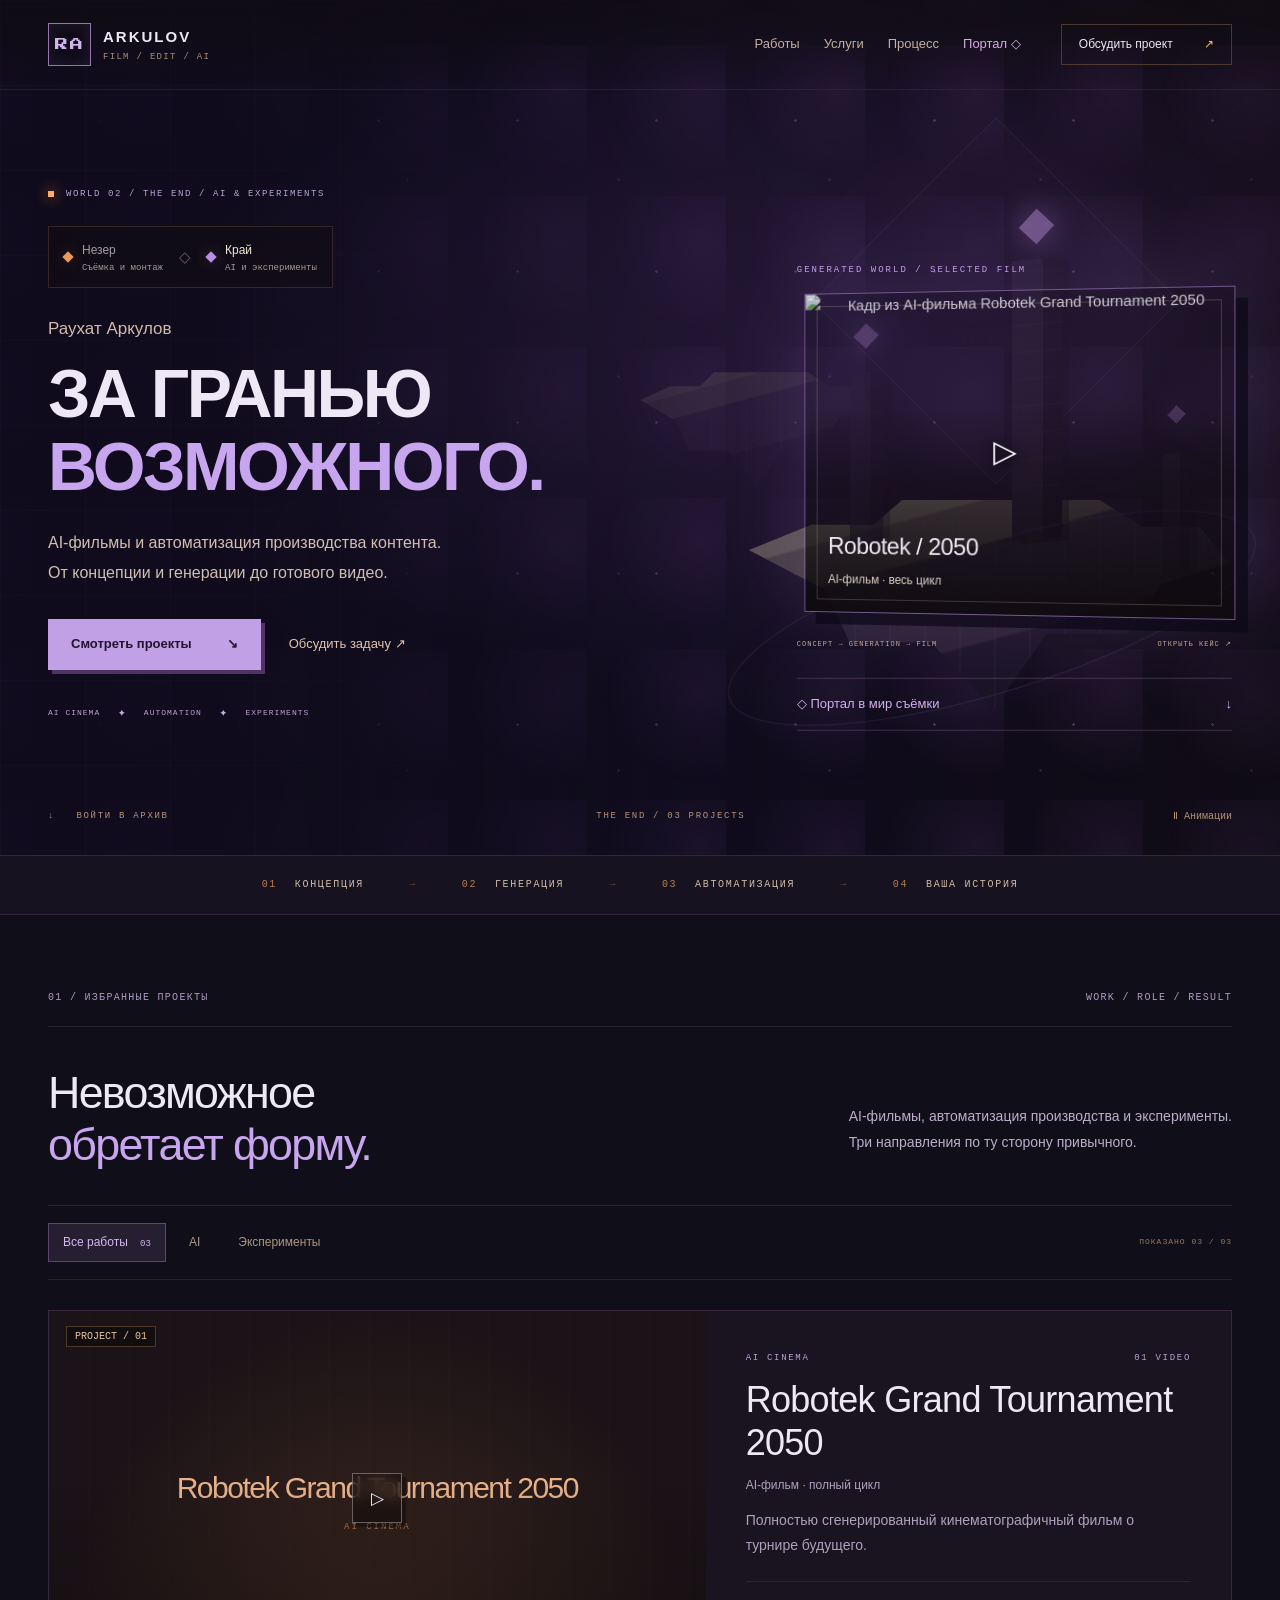
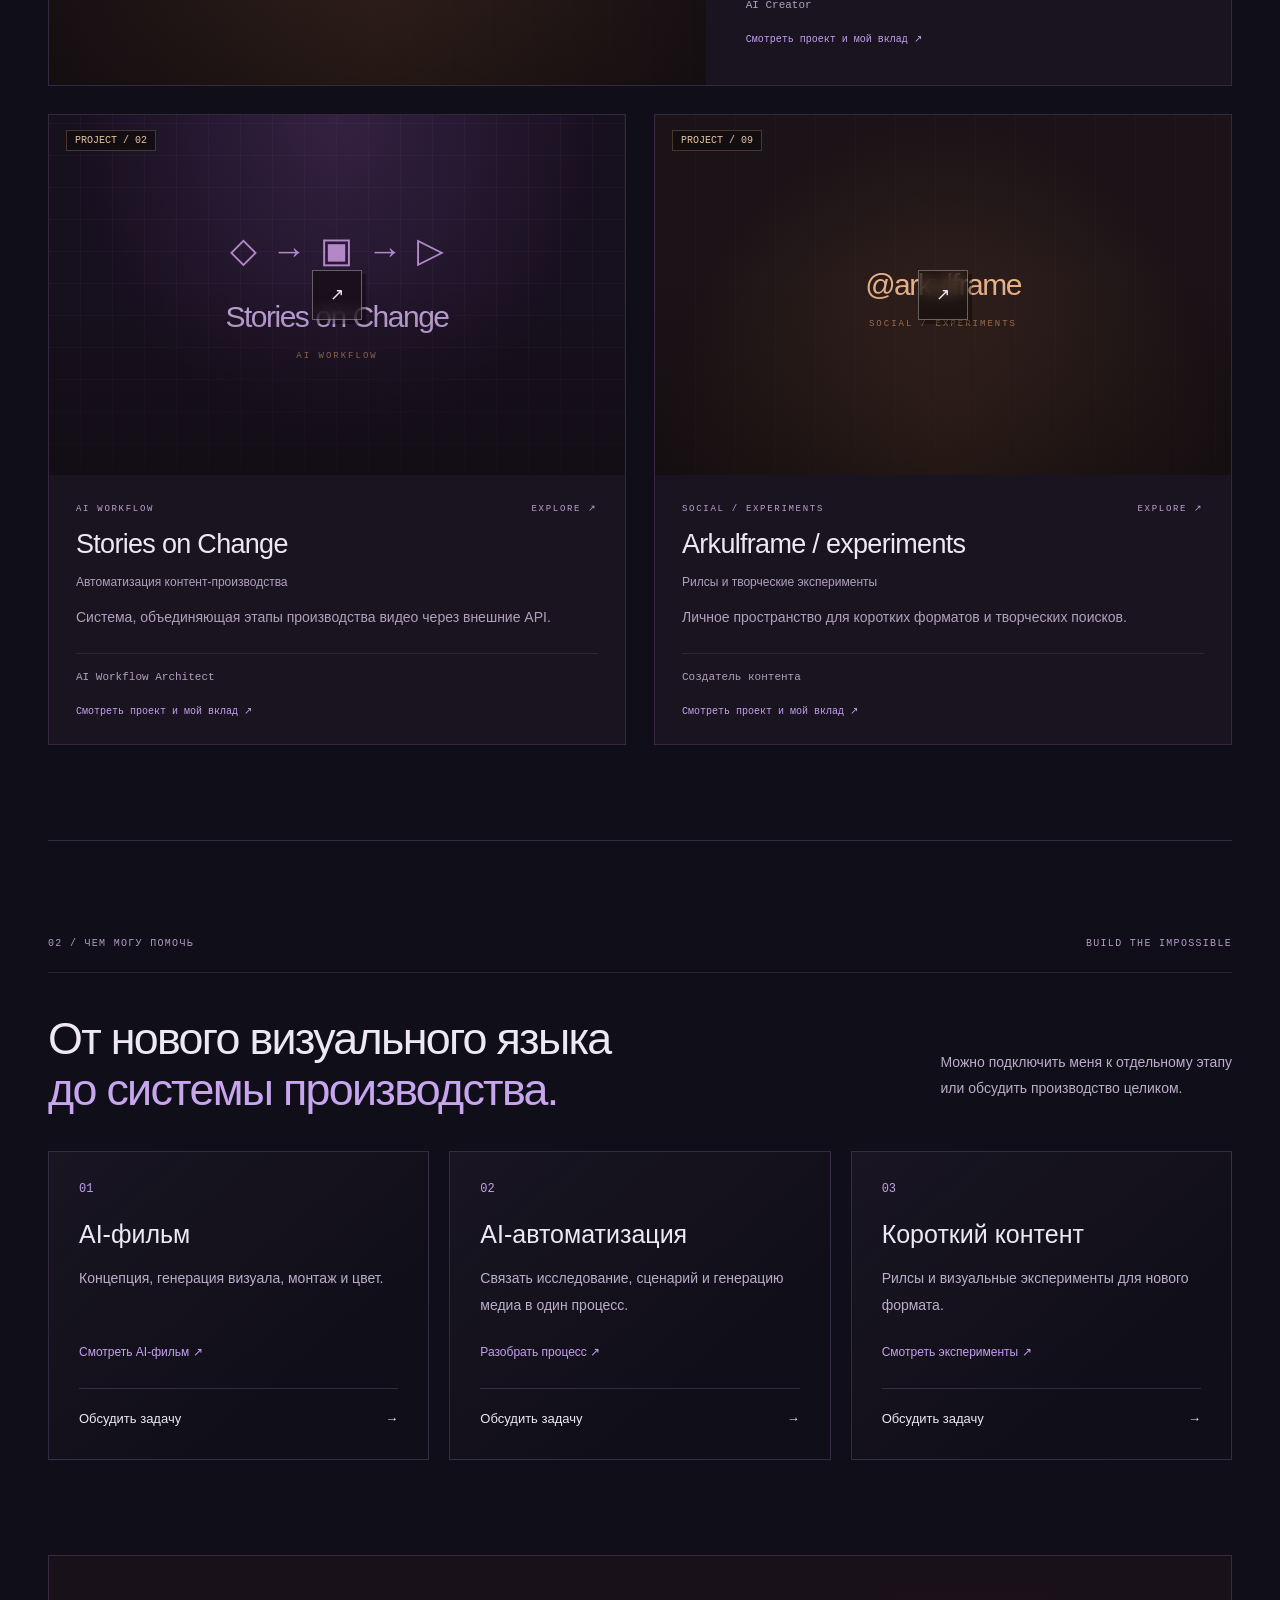
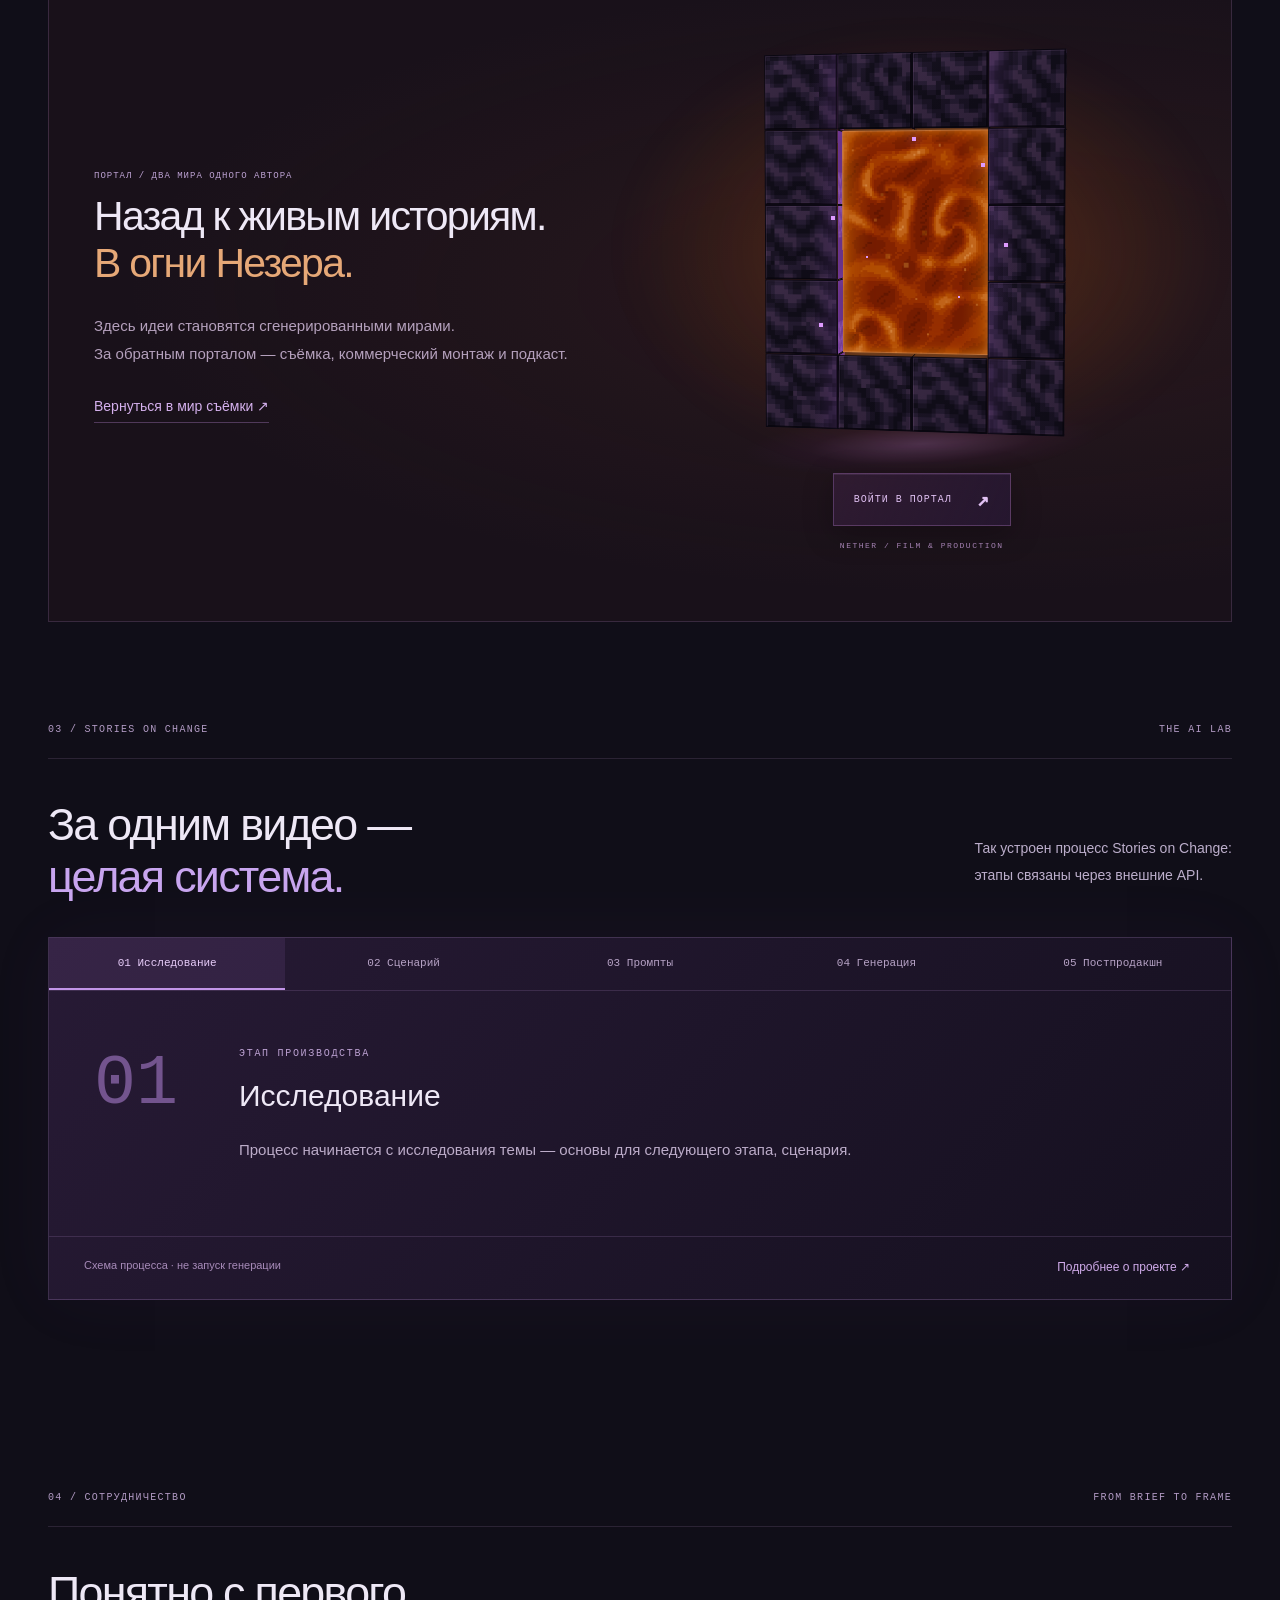
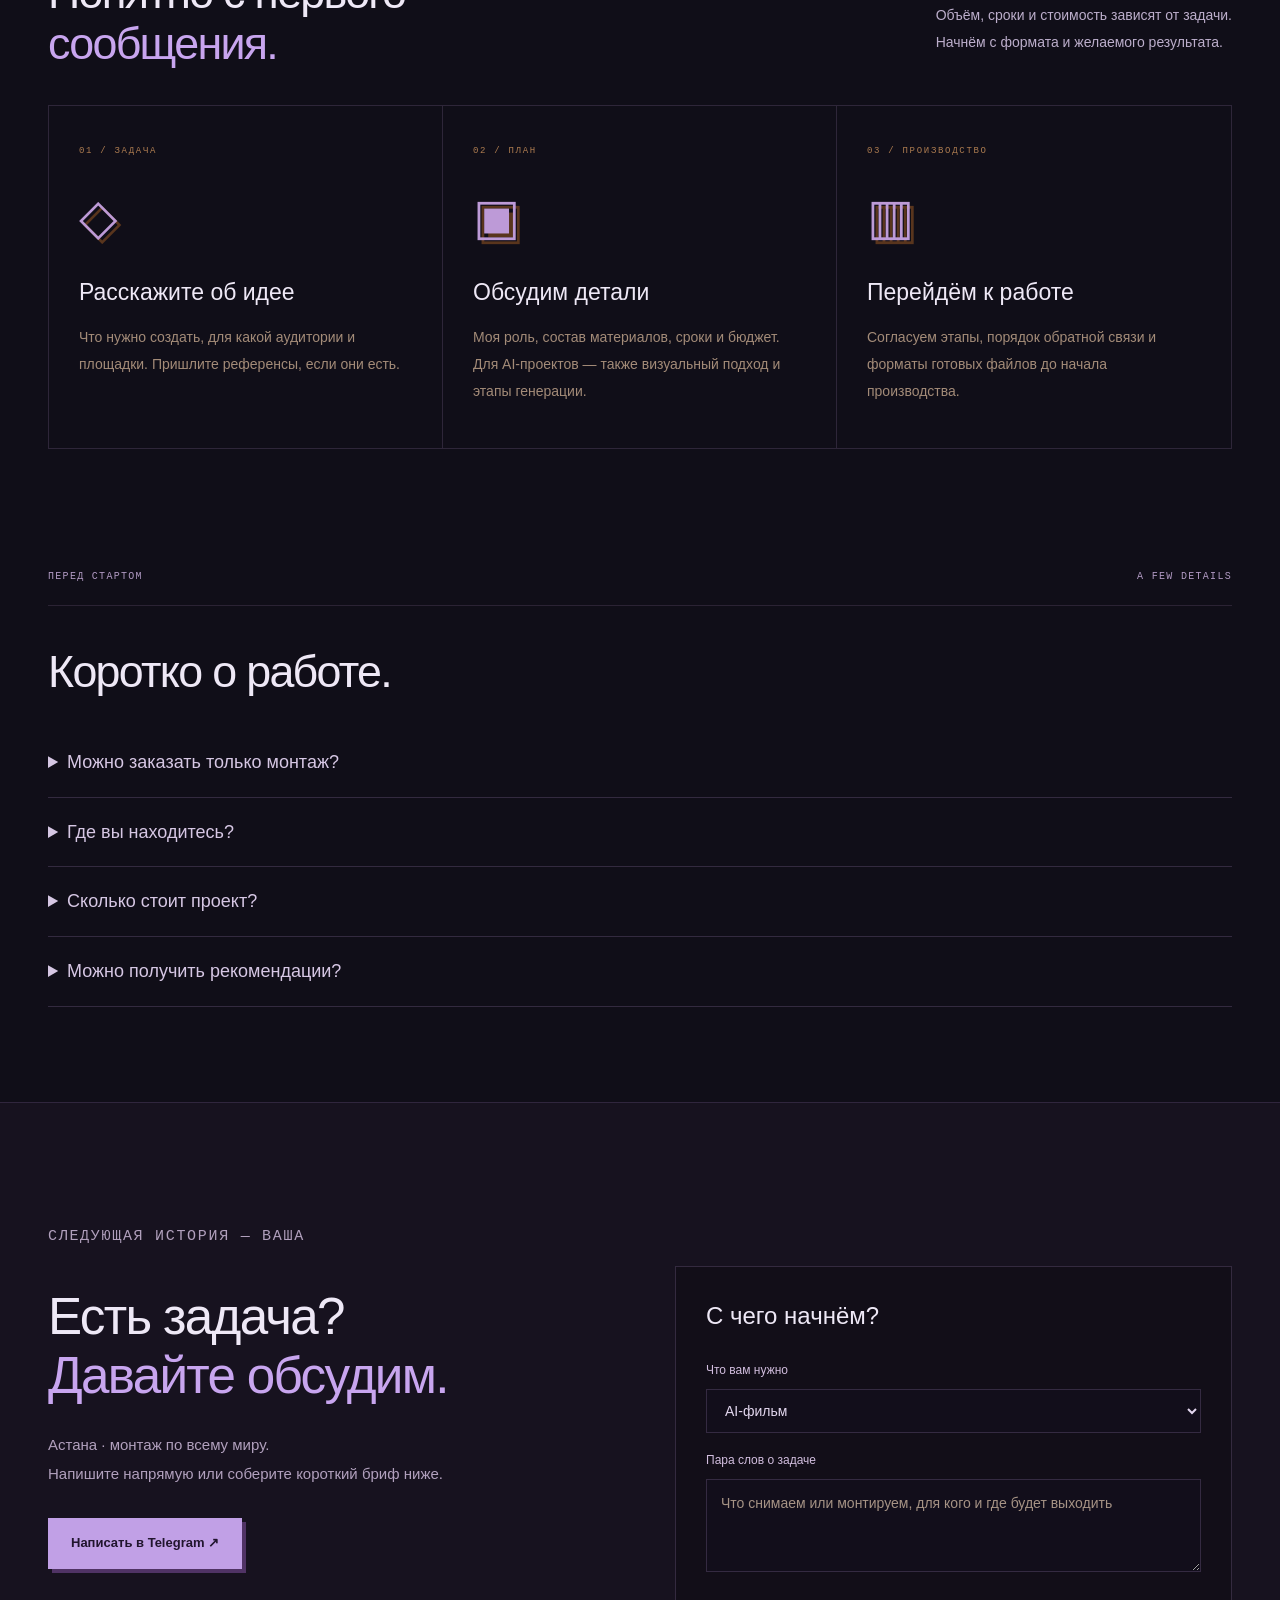
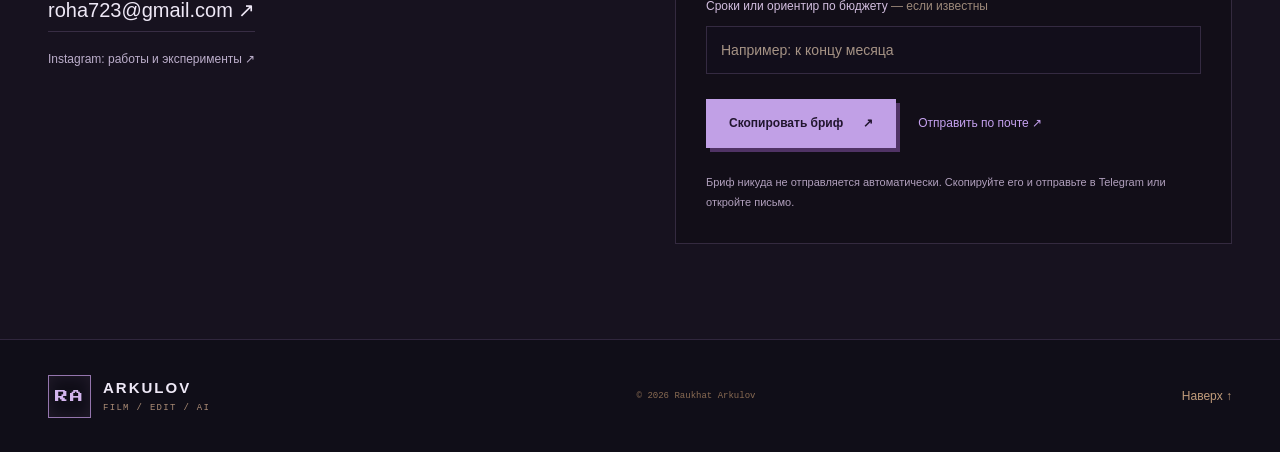
==== commit 6b663af6: "Remove unrelated about section from End page" ====
--- a/end.html
+++ b/end.html
@@ -1,12 +1,12 @@
 <!doctype html>
 <html lang="ru"><head><meta charset="utf-8"><meta name="referrer" content="strict-origin-when-cross-origin"><meta name="viewport" content="width=device-width,initial-scale=1"><meta name="theme-color" content="#100d0c"><title>Raukhat Arkulov — The End / AI & Experiments</title><meta name="description" content="Портфолио Раухата Аркулова: операторская работа, коммерческий монтаж, AI-кино, подкасты и создание контента."><link rel="icon" href="assets/mark.svg"><link rel="stylesheet" href="portfolio.css"><script src="content.js" defer></script><script src="portfolio.js" defer></script><link rel="stylesheet" href="worlds.css"><link rel="stylesheet" href="portal-geometry.css"><script src="portal-surface.js" defer></script><script src="world-travel.js" defer></script><link rel="stylesheet" href="studio.css"><script defer src="studio.js"></script><meta property="og:type" content="website"><meta property="og:title" content="Раухат Аркулов — AI-кино и автоматизация"><meta property="og:description" content="Астана. Монтаж по всему миру. Реальные проекты, моя роль и готовые работы."></head>
 <body data-world="end"><a class="skip" href="#work">Перейти к работам</a><div class="progress" aria-hidden="true"></div>
-<header><a class="brand" href="#home"><span class="brand-icon">RA</span><span>ARKULOV<small>FILM / EDIT / AI</small></span></a><nav aria-label="Навигация"><a href="#work">Работы</a><a href="#services">Услуги</a><a href="#about">Обо мне</a><a href="#portal" class="world-nav">Портал ◇</a></nav><a class="contact-top" href="#contact">Обсудить проект <span>↗</span></a></header>
+<header><a class="brand" href="#home"><span class="brand-icon">RA</span><span>ARKULOV<small>FILM / EDIT / AI</small></span></a><nav aria-label="Навигация"><a href="#work">Работы</a><a href="#services">Услуги</a><a href="#process">Процесс</a><a href="#portal" class="world-nav">Портал ◇</a></nav><a class="contact-top" href="#contact">Обсудить проект <span>↗</span></a></header>
 <main><section class="hero" id="home"><div class="hero-art" aria-hidden="true"></div><div class="end-landscape" aria-hidden="true"><div class="end-moon"></div><div class="end-island island-back"></div><div class="end-island island-front"></div><i class="end-tower t1"></i><i class="end-tower t2"></i><i class="end-tower t3"></i><div class="end-orbit"></div></div><div class="hero-grid" aria-hidden="true"></div><div class="wrap hero-content"><p class="eyebrow"><i></i> WORLD 02 / THE END / AI & EXPERIMENTS</p><div class="world-switch" aria-label="Выбор мира"><a href="index.html"><i class="world-dot nether-dot"></i><span>Незер<small>Съёмка и монтаж</small></span></a><span class="world-divider">◇</span><a href="end.html" aria-current="page"><i class="world-dot end-dot"></i><span>Край<small>AI и эксперименты</small></span></a></div><p class="intro-name">Раухат Аркулов</p><h1>ЗА ГРАНЬЮ<br><span>ВОЗМОЖНОГО.</span></h1><p class="hero-copy">AI-фильмы и автоматизация производства контента.<br>От концепции и генерации до готового видео.</p><div class="actions"><a class="button" href="#work">Смотреть проекты <span>↘</span></a><a class="text-button" href="#contact">Обсудить задачу ↗</a></div><div class="hero-tags">AI CINEMA <b>✦</b> AUTOMATION <b>✦</b> EXPERIMENTS</div></div><div class="hero-feature"><span class="feature-caption">GENERATED WORLD / SELECTED FILM</span><button data-project="0" class="feature-screen" aria-label="Открыть Robotek Grand Tournament 2050"><img src="https://i.ytimg.com/vi/g8GjdcL3jHw/hq1.jpg" alt="Кадр из AI-фильма Robotek Grand Tournament 2050"><span class="screen-corners" aria-hidden="true"></span><span class="screen-play">▷</span><span class="screen-label"><strong>Robotek / 2050</strong><small>AI-фильм · весь цикл</small></span></button><div class="feature-foot"><span>CONCEPT → GENERATION → FILM</span><span>ОТКРЫТЬ КЕЙС ↗</span></div><a class="hero-portal-link" href="#portal">◇ Портал в мир съёмки <span>↓</span></a></div><div class="frame-label"><span>WORLD 02 / THE END</span><strong>НОВЫЕ ИНСТРУМЕНТЫ.<br>НОВЫЕ ВСЕЛЕННЫЕ.</strong></div><div class="hero-bottom wrap"><a href="#work">↓ &nbsp; ВОЙТИ В АРХИВ</a><span>THE END / 03 PROJECTS</span><button id="motion" aria-pressed="false">Ⅱ Анимации</button></div></section>
 <div class="chapter-strip"><span>01 <b>КОНЦЕПЦИЯ</b></span><i>→</i><span>02 <b>ГЕНЕРАЦИЯ</b></span><i>→</i><span>03 <b>АВТОМАТИЗАЦИЯ</b></span><i>→</i><span>04 <b>ВАША ИСТОРИЯ</b></span></div>
 <section class="wrap section" id="work"><div class="section-label"><span>01 / ИЗБРАННЫЕ ПРОЕКТЫ</span><span>WORK / ROLE / RESULT</span></div><div class="section-heading"><h2>Невозможное<br><em>обретает форму.</em></h2><p>AI-фильмы, автоматизация производства и эксперименты.<br>Три направления по ту сторону привычного.</p></div><div class="filter-row"><div class="filters" role="group" aria-label="Фильтр работ"><button data-filter="all" aria-pressed="true">Все работы <small>03</small></button><button data-filter="ai" aria-pressed="false">AI</button><button data-filter="social" aria-pressed="false">Эксперименты</button></div><span id="count" role="status" aria-live="polite">03 ПРОЕКТА</span></div><div id="projects" class="projects"></div><noscript>Для просмотра каталога включите JavaScript или <a href="https://docs.google.com/document/d/1Czc_ScUJuva1eYbrUq3wrLxynS0G22klMunDzmXg7bI/edit">откройте портфолио в документе</a>.</noscript></section>
-<section id="services" class="section wrap services"><div class="section-label"><span>02 / ЧЕМ МОГУ ПОМОЧЬ</span><span>BUILD THE IMPOSSIBLE</span></div><div class="section-heading"><h2>От нового визуального языка<br><em>до системы производства.</em></h2><p>Можно подключить меня к отдельному этапу<br>или обсудить производство целиком.</p></div><div class="service-grid"><article><span class="service-number">01</span><h3>AI-фильм</h3><p>Концепция, генерация визуала, монтаж и цвет.</p><button class="case-link" data-project="0">Смотреть AI-фильм ↗</button><button class="service-request" data-inquiry="AI-фильм">Обсудить задачу <span>→</span></button></article><article><span class="service-number">02</span><h3>AI-автоматизация</h3><p>Связать исследование, сценарий и генерацию медиа в один процесс.</p><button class="case-link" data-project="1">Разобрать процесс ↗</button><button class="service-request" data-inquiry="AI-автоматизация">Обсудить задачу <span>→</span></button></article><article><span class="service-number">03</span><h3>Короткий контент</h3><p>Рилсы и визуальные эксперименты для нового формата.</p><button class="case-link" data-project="8">Смотреть эксперименты ↗</button><button class="service-request" data-inquiry="Короткий контент">Обсудить задачу <span>→</span></button></article></div></section><section id="portal" class="portal-section wrap"><div class="portal-copy"><p class="eyebrow">ПОРТАЛ / ДВА МИРА ОДНОГО АВТОРА</p><h2>Назад к живым историям.<br><em>В огни Незера.</em></h2><p>Здесь идеи становятся сгенерированными мирами.<br>За обратным порталом — съёмка, коммерческий монтаж и подкаст.</p><a class="quiet-link" href="index.html">Вернуться в мир съёмки <span>↗</span></a></div><a class="world-portal" href="index.html" aria-label="Вернуться в Незер — съёмка и монтаж"><span class="portal-aura" aria-hidden="true"></span><span class="portal-structure" aria-hidden="true"><span class="mc-frame"><span class="mc-surface"><canvas class="mc-portal-canvas" width="48" height="72"></canvas></span><span class="mc-block edge-left" style="--bx:0;--by:0;--tx:0%;--ty:100%"><i class="block-front"></i><i class="block-right"></i><i class="block-top"></i></span><span class="mc-block edge-horizontal" style="--bx:1;--by:0;--tx:33.333333333333336%;--ty:0%"><i class="block-front"></i><i class="block-right"></i><i class="block-top"></i></span><span class="mc-block edge-horizontal" style="--bx:2;--by:0;--tx:66.66666666666667%;--ty:0%"><i class="block-front"></i><i class="block-right"></i><i class="block-top"></i></span><span class="mc-block edge-right" style="--bx:3;--by:0;--tx:100%;--ty:100%"><i class="block-front"></i><i class="block-right"></i><i class="block-top"></i></span><span class="mc-block edge-left" style="--bx:0;--by:1;--tx:0%;--ty:0%"><i class="block-front"></i><i class="block-right"></i><i class="block-top"></i></span><span class="mc-block edge-right" style="--bx:3;--by:1;--tx:33.333333333333336%;--ty:0%"><i class="block-front"></i><i class="block-right"></i><i class="block-top"></i></span><span class="mc-block edge-left" style="--bx:0;--by:2;--tx:66.66666666666667%;--ty:100%"><i class="block-front"></i><i class="block-right"></i><i class="block-top"></i></span><span class="mc-block edge-right" style="--bx:3;--by:2;--tx:100%;--ty:0%"><i class="block-front"></i><i class="block-right"></i><i class="block-top"></i></span><span class="mc-block edge-left" style="--bx:0;--by:3;--tx:0%;--ty:0%"><i class="block-front"></i><i class="block-right"></i><i class="block-top"></i></span><span class="mc-block edge-right" style="--bx:3;--by:3;--tx:33.333333333333336%;--ty:100%"><i class="block-front"></i><i class="block-right"></i><i class="block-top"></i></span><span class="mc-block edge-left" style="--bx:0;--by:4;--tx:66.66666666666667%;--ty:0%"><i class="block-front"></i><i class="block-right"></i><i class="block-top"></i></span><span class="mc-block edge-horizontal" style="--bx:1;--by:4;--tx:100%;--ty:0%"><i class="block-front"></i><i class="block-right"></i><i class="block-top"></i></span><span class="mc-block edge-horizontal" style="--bx:2;--by:4;--tx:0%;--ty:100%"><i class="block-front"></i><i class="block-right"></i><i class="block-top"></i></span><span class="mc-block edge-right" style="--bx:3;--by:4;--tx:33.333333333333336%;--ty:0%"><i class="block-front"></i><i class="block-right"></i><i class="block-top"></i></span></span><span class="portal-particles"><i></i><i></i><i></i><i></i><i></i><i></i><i></i></span></span><span class="portal-floor" aria-hidden="true"></span><span class="portal-enter">ВОЙТИ В ПОРТАЛ <b>↗</b></span><span class="portal-destination">NETHER / FILM & PRODUCTION</span></a></section><section class="section wrap workflow" id="workflow"><div class="section-label"><span>03 / STORIES ON CHANGE</span><span>THE AI LAB</span></div><div class="section-heading"><h2>За одним видео —<br><em>целая система.</em></h2><p>Так устроен процесс Stories on Change:<br>этапы связаны через внешние API.</p></div><div class="workflow-console"><div class="workflow-tabs" role="group" aria-label="Этап производства"><button data-step="0" aria-pressed="true">01 Исследование</button><button data-step="1" aria-pressed="false">02 Сценарий</button><button data-step="2" aria-pressed="false">03 Промпты</button><button data-step="3" aria-pressed="false">04 Генерация</button><button data-step="4" aria-pressed="false">05 Постпродакшн</button></div><div class="workflow-panel" aria-live="polite"><span id="workflow-number">01</span><div><p class="eyebrow">ЭТАП ПРОИЗВОДСТВА</p><h3 id="workflow-title">Исследование</h3><p id="workflow-description">Процесс начинается с исследования темы — основы для следующего этапа, сценария.</p></div></div><div class="workflow-bottom"><span>Схема процесса · не запуск генерации</span><button data-project="1">Подробнее о проекте ↗</button></div></div></section><section class="about section" id="about"><div class="wrap"><div class="section-label"><span>04 / ПО ТУ СТОРОНУ КАДРА</span><span>THE CREATOR</span></div><div class="about-grid"><div><p class="eyebrow">RAUKHAT ARKULOV</p><h2>Технологии<br>с <em>замыслом.</em></h2><div class="signature">RA<span> / АСТАНА · WORLDWIDE EDITING</span></div><div class="location-passport"><span>ГЕОГРАФИЯ ПРОЕКТОВ</span><p>Бирмингем · Гамбург<br>Катовице · Шанхай</p><small>Города, в которых я работал</small><a href="https://www.instagram.com/chexx_bet/" target="_blank" rel="noopener noreferrer">Шанхай и Бирмингем · @chexx_bet ↗</a></div></div><div class="about-copy"><p class="lead">Мне важно создавать контент, который решает задачи бизнеса и приносит результат.</p><p>В AI-фильмах я связываю концепцию, промпты, генерацию и постпродакшн. В Stories on Change построил автоматизированную цепочку через внешние API — от исследования до производства медиа.</p><p>Ответственность, надёжность и внимание к результату — основа моего подхода. По запросу предоставлю контакты работодателей и клиентов для рекомендаций.</p><div class="note"><span>↗ ЗА ПРЕДЕЛАМИ ПУБЛИЧНОГО АРХИВА</span><p>Часть проектов находится под NDA. Также есть коммерческие работы, которые нельзя публиковать.</p></div></div></div><a class="collective" href="https://jaryqmediaprod.tilda.ws/" target="_blank" rel="noopener noreferrer"><span>TEAM ARCHIVE</span><div><h3>Jaryq Media Production</h3><p>Больше продакшн-кейсов: совместные работы мои и коллег.</p></div><b>↗</b></a></div></section>
-<section class="wrap section" id="process"><div class="section-label"><span>05 / СОТРУДНИЧЕСТВО</span><span>FROM BRIEF TO FRAME</span></div><div class="section-heading"><h2>Понятно с первого<br><em>сообщения.</em></h2><p>Объём, сроки и стоимость зависят от задачи.<br>Начнём с формата и желаемого результата.</p></div><div class="process-grid"><article><span>01 / ЗАДАЧА</span><div class="craft-icon">◇</div><h3>Расскажите об идее</h3><p>Что нужно создать, для какой аудитории и площадки. Пришлите референсы, если они есть.</p></article><article><span>02 / ПЛАН</span><div class="craft-icon">▣</div><h3>Обсудим детали</h3><p>Моя роль, состав материалов, сроки и бюджет. Для AI-проектов — также визуальный подход и этапы генерации.</p></article><article><span>03 / ПРОИЗВОДСТВО</span><div class="craft-icon">▥</div><h3>Перейдём к работе</h3><p>Согласуем этапы, порядок обратной связи и форматы готовых файлов до начала производства.</p></article></div></section>
+<section id="services" class="section wrap services"><div class="section-label"><span>02 / ЧЕМ МОГУ ПОМОЧЬ</span><span>BUILD THE IMPOSSIBLE</span></div><div class="section-heading"><h2>От нового визуального языка<br><em>до системы производства.</em></h2><p>Можно подключить меня к отдельному этапу<br>или обсудить производство целиком.</p></div><div class="service-grid"><article><span class="service-number">01</span><h3>AI-фильм</h3><p>Концепция, генерация визуала, монтаж и цвет.</p><button class="case-link" data-project="0">Смотреть AI-фильм ↗</button><button class="service-request" data-inquiry="AI-фильм">Обсудить задачу <span>→</span></button></article><article><span class="service-number">02</span><h3>AI-автоматизация</h3><p>Связать исследование, сценарий и генерацию медиа в один процесс.</p><button class="case-link" data-project="1">Разобрать процесс ↗</button><button class="service-request" data-inquiry="AI-автоматизация">Обсудить задачу <span>→</span></button></article><article><span class="service-number">03</span><h3>Короткий контент</h3><p>Рилсы и визуальные эксперименты для нового формата.</p><button class="case-link" data-project="8">Смотреть эксперименты ↗</button><button class="service-request" data-inquiry="Короткий контент">Обсудить задачу <span>→</span></button></article></div></section><section id="portal" class="portal-section wrap"><div class="portal-copy"><p class="eyebrow">ПОРТАЛ / ДВА МИРА ОДНОГО АВТОРА</p><h2>Назад к живым историям.<br><em>В огни Незера.</em></h2><p>Здесь идеи становятся сгенерированными мирами.<br>За обратным порталом — съёмка, коммерческий монтаж и подкаст.</p><a class="quiet-link" href="index.html">Вернуться в мир съёмки <span>↗</span></a></div><a class="world-portal" href="index.html" aria-label="Вернуться в Незер — съёмка и монтаж"><span class="portal-aura" aria-hidden="true"></span><span class="portal-structure" aria-hidden="true"><span class="mc-frame"><span class="mc-surface"><canvas class="mc-portal-canvas" width="48" height="72"></canvas></span><span class="mc-block edge-left" style="--bx:0;--by:0;--tx:0%;--ty:100%"><i class="block-front"></i><i class="block-right"></i><i class="block-top"></i></span><span class="mc-block edge-horizontal" style="--bx:1;--by:0;--tx:33.333333333333336%;--ty:0%"><i class="block-front"></i><i class="block-right"></i><i class="block-top"></i></span><span class="mc-block edge-horizontal" style="--bx:2;--by:0;--tx:66.66666666666667%;--ty:0%"><i class="block-front"></i><i class="block-right"></i><i class="block-top"></i></span><span class="mc-block edge-right" style="--bx:3;--by:0;--tx:100%;--ty:100%"><i class="block-front"></i><i class="block-right"></i><i class="block-top"></i></span><span class="mc-block edge-left" style="--bx:0;--by:1;--tx:0%;--ty:0%"><i class="block-front"></i><i class="block-right"></i><i class="block-top"></i></span><span class="mc-block edge-right" style="--bx:3;--by:1;--tx:33.333333333333336%;--ty:0%"><i class="block-front"></i><i class="block-right"></i><i class="block-top"></i></span><span class="mc-block edge-left" style="--bx:0;--by:2;--tx:66.66666666666667%;--ty:100%"><i class="block-front"></i><i class="block-right"></i><i class="block-top"></i></span><span class="mc-block edge-right" style="--bx:3;--by:2;--tx:100%;--ty:0%"><i class="block-front"></i><i class="block-right"></i><i class="block-top"></i></span><span class="mc-block edge-left" style="--bx:0;--by:3;--tx:0%;--ty:0%"><i class="block-front"></i><i class="block-right"></i><i class="block-top"></i></span><span class="mc-block edge-right" style="--bx:3;--by:3;--tx:33.333333333333336%;--ty:100%"><i class="block-front"></i><i class="block-right"></i><i class="block-top"></i></span><span class="mc-block edge-left" style="--bx:0;--by:4;--tx:66.66666666666667%;--ty:0%"><i class="block-front"></i><i class="block-right"></i><i class="block-top"></i></span><span class="mc-block edge-horizontal" style="--bx:1;--by:4;--tx:100%;--ty:0%"><i class="block-front"></i><i class="block-right"></i><i class="block-top"></i></span><span class="mc-block edge-horizontal" style="--bx:2;--by:4;--tx:0%;--ty:100%"><i class="block-front"></i><i class="block-right"></i><i class="block-top"></i></span><span class="mc-block edge-right" style="--bx:3;--by:4;--tx:33.333333333333336%;--ty:0%"><i class="block-front"></i><i class="block-right"></i><i class="block-top"></i></span></span><span class="portal-particles"><i></i><i></i><i></i><i></i><i></i><i></i><i></i></span></span><span class="portal-floor" aria-hidden="true"></span><span class="portal-enter">ВОЙТИ В ПОРТАЛ <b>↗</b></span><span class="portal-destination">NETHER / FILM & PRODUCTION</span></a></section><section class="section wrap workflow" id="workflow"><div class="section-label"><span>03 / STORIES ON CHANGE</span><span>THE AI LAB</span></div><div class="section-heading"><h2>За одним видео —<br><em>целая система.</em></h2><p>Так устроен процесс Stories on Change:<br>этапы связаны через внешние API.</p></div><div class="workflow-console"><div class="workflow-tabs" role="group" aria-label="Этап производства"><button data-step="0" aria-pressed="true">01 Исследование</button><button data-step="1" aria-pressed="false">02 Сценарий</button><button data-step="2" aria-pressed="false">03 Промпты</button><button data-step="3" aria-pressed="false">04 Генерация</button><button data-step="4" aria-pressed="false">05 Постпродакшн</button></div><div class="workflow-panel" aria-live="polite"><span id="workflow-number">01</span><div><p class="eyebrow">ЭТАП ПРОИЗВОДСТВА</p><h3 id="workflow-title">Исследование</h3><p id="workflow-description">Процесс начинается с исследования темы — основы для следующего этапа, сценария.</p></div></div><div class="workflow-bottom"><span>Схема процесса · не запуск генерации</span><button data-project="1">Подробнее о проекте ↗</button></div></div></section>
+<section class="wrap section" id="process"><div class="section-label"><span>04 / СОТРУДНИЧЕСТВО</span><span>FROM BRIEF TO FRAME</span></div><div class="section-heading"><h2>Понятно с первого<br><em>сообщения.</em></h2><p>Объём, сроки и стоимость зависят от задачи.<br>Начнём с формата и желаемого результата.</p></div><div class="process-grid"><article><span>01 / ЗАДАЧА</span><div class="craft-icon">◇</div><h3>Расскажите об идее</h3><p>Что нужно создать, для какой аудитории и площадки. Пришлите референсы, если они есть.</p></article><article><span>02 / ПЛАН</span><div class="craft-icon">▣</div><h3>Обсудим детали</h3><p>Моя роль, состав материалов, сроки и бюджет. Для AI-проектов — также визуальный подход и этапы генерации.</p></article><article><span>03 / ПРОИЗВОДСТВО</span><div class="craft-icon">▥</div><h3>Перейдём к работе</h3><p>Согласуем этапы, порядок обратной связи и форматы готовых файлов до начала производства.</p></article></div></section>
 <section class="wrap faq section"><div class="section-label"><span>ПЕРЕД СТАРТОМ</span><span>A FEW DETAILS</span></div><h2>Коротко о работе.</h2><details><summary>Можно заказать только монтаж?</summary><p>Да. Монтажом занимаюсь удалённо по всему миру. Для обсуждения нужны задача, исходники или пример материала и желаемый срок.</p></details><details><summary>Где вы находитесь?</summary><p>В Астане. Ранее работал в Бирмингеме, Гамбурге, Катовице и Шанхае. Возможность выездной съёмки обсудим для вашего проекта.</p></details><details><summary>Сколько стоит проект?</summary><p>Стоимость обсуждаем после уточнения объёма и моей роли: съёмка, монтаж, полный цикл или AI-производство. В первом сообщении можно указать ориентир по бюджету.</p></details><details><summary>Можно получить рекомендации?</summary><p>По запросу могу предоставить контакты работодателей и клиентов для рекомендаций. Часть проектов не представлена публично из-за NDA.</p></details></section><section id="contact" class="contact section"><div class="wrap"><p class="eyebrow">СЛЕДУЮЩАЯ ИСТОРИЯ — ВАША</p><div class="contact-grid"><div><h2>Есть задача?<br><em>Давайте обсудим.</em></h2><p>Астана · монтаж по всему миру.<br>Напишите напрямую или соберите короткий бриф ниже.</p><a class="direct-telegram button" href="https://t.me/arkulframe" target="_blank" rel="noopener noreferrer">Написать в Telegram ↗</a><a class="email-link" href="mailto:roha723@gmail.com">roha723@gmail.com ↗</a><a class="instagram-link" href="https://www.instagram.com/arkulframe/" target="_blank" rel="noopener noreferrer">Instagram: работы и эксперименты ↗</a></div><form id="brief-form" class="brief-form"><h3>С чего начнём?</h3><label for="brief-format">Что вам нужно</label><select id="brief-format" name="format"><option>Съёмка</option><option>Монтаж</option><option>Видео под ключ</option><option>Фильм о событии</option><option>Подкаст</option><option>AI-фильм</option><option>AI-автоматизация</option><option>Короткий контент</option><option>Пока не определился</option></select><label for="brief-task">Пара слов о задаче</label><textarea id="brief-task" name="task" rows="3" maxlength="2000" placeholder="Что снимаем или монтируем, для кого и где будет выходить"></textarea><label for="brief-deadline">Сроки или ориентир по бюджету <span>— если известны</span></label><input id="brief-deadline" name="deadline" maxlength="200" placeholder="Например: к концу месяца"><div class="brief-actions"><button type="submit" class="button">Скопировать бриф <span>↗</span></button><a id="brief-email" href="mailto:roha723@gmail.com">Отправить по почте ↗</a></div><p class="brief-note" id="brief-status" role="status" aria-live="polite">Бриф никуда не отправляется автоматически. Скопируйте его и отправьте в Telegram или откройте письмо.</p><textarea id="brief-fallback" readonly hidden aria-label="Готовый бриф для копирования"></textarea></form></div></div></section></main>
 <footer class="wrap"><a class="brand" href="#home"><span class="brand-icon">RA</span><span>ARKULOV<small>FILM / EDIT / AI</small></span></a><span>© <span id="year">2026</span> Raukhat Arkulov</span><a href="#home">Наверх ↑</a></footer>
 <dialog id="project-dialog" aria-labelledby="dialog-title"><div class="dialog-top"><span>PROJECT ARCHIVE</span><button id="close-dialog" aria-label="Закрыть проект">×</button></div><div id="dialog-content"></div></dialog><dialog id="world-transition" aria-labelledby="travel-title"><div class="rift-scene" aria-hidden="true"></div><div class="travel-panel"><p class="eyebrow">ARKULOV / МЕЖДУ МИРАМИ</p><span class="travel-route">КРАЙ → НЕЗЕР</span><h2 id="travel-title">По ту сторону<br><em>знакомого мира.</em></h2><p class="travel-description">Возвращаемся к огням Незера. Впереди — свет, камера и живые истории.</p><div class="travel-progress"><span></span></div><p class="travel-status" role="status" aria-live="polite">Портал находит путь…</p><div class="travel-controls"><button class="travel-cancel">Остаться здесь</button><button class="travel-sound" aria-pressed="false">Звук: выкл</button></div><a class="travel-direct" href="index.html">Пройти сейчас ↗</a><small>ESC — ОСТАТЬСЯ</small></div></dialog></body></html>
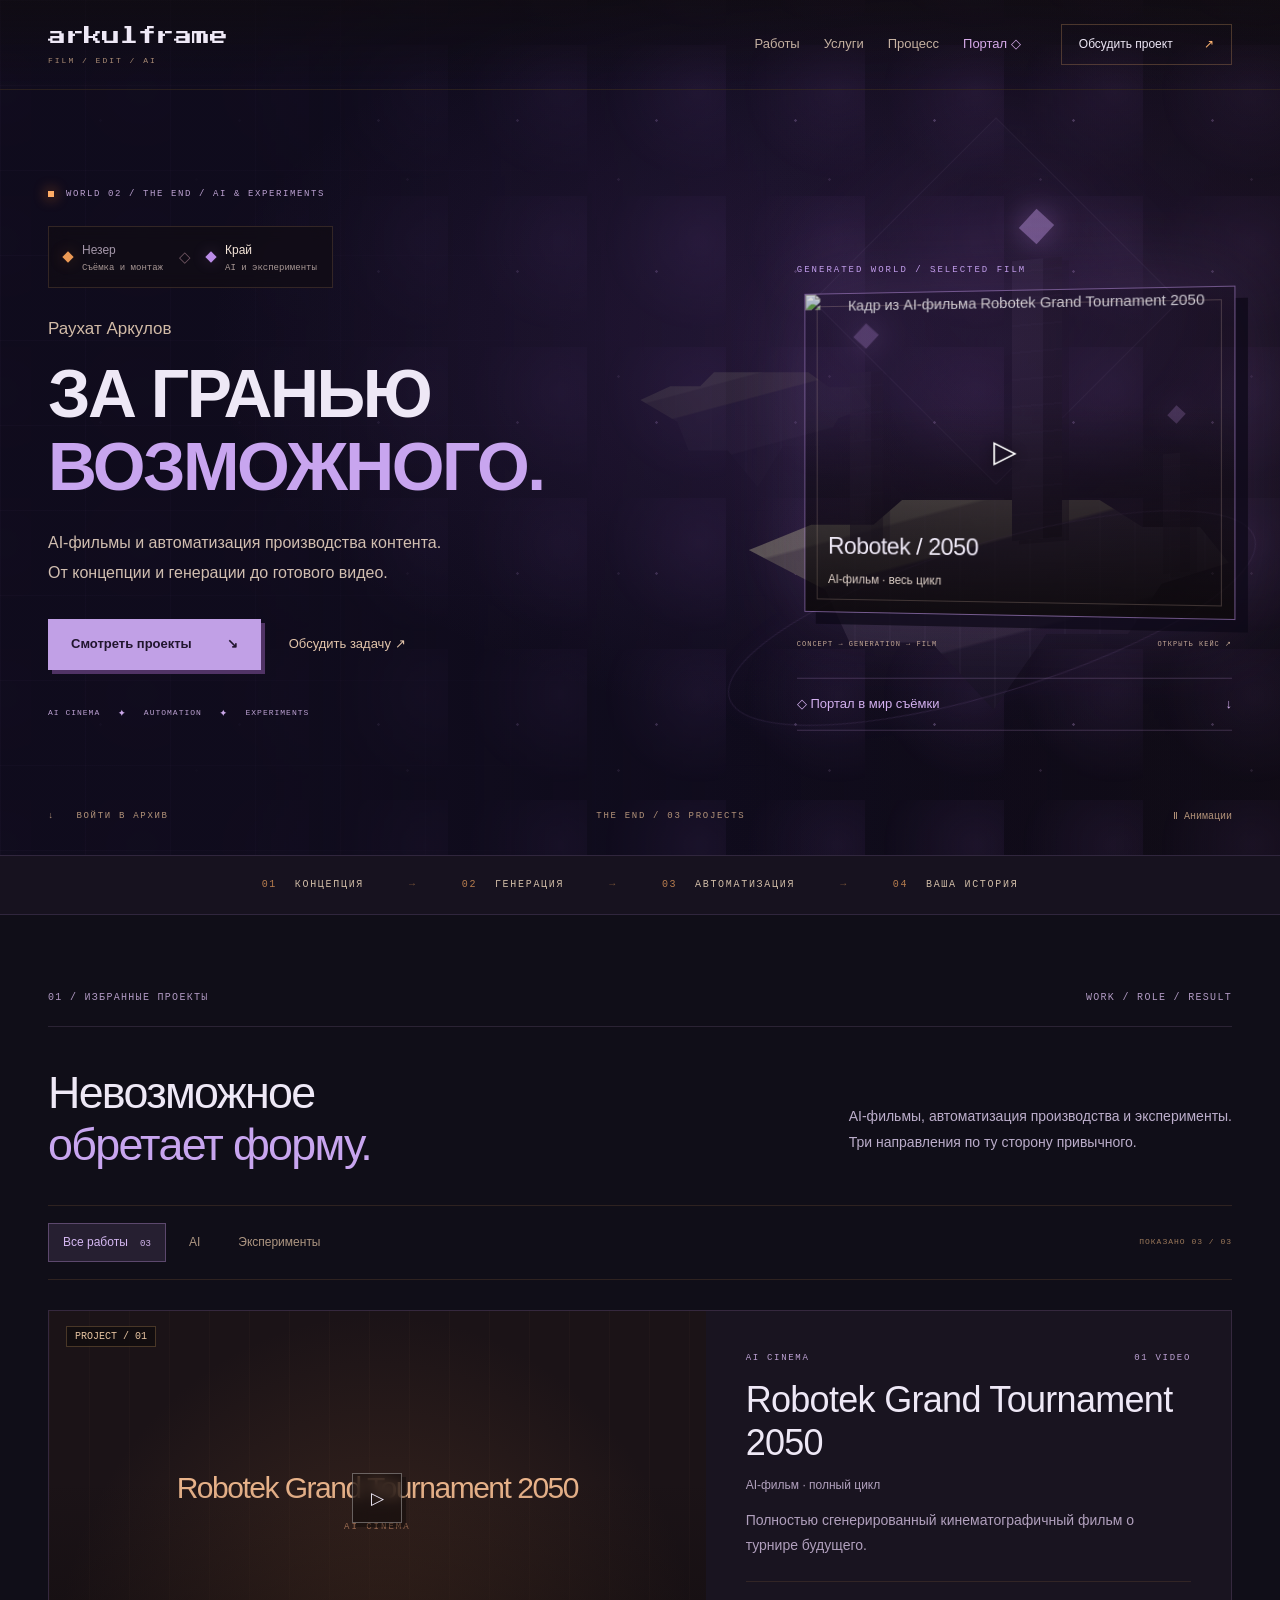
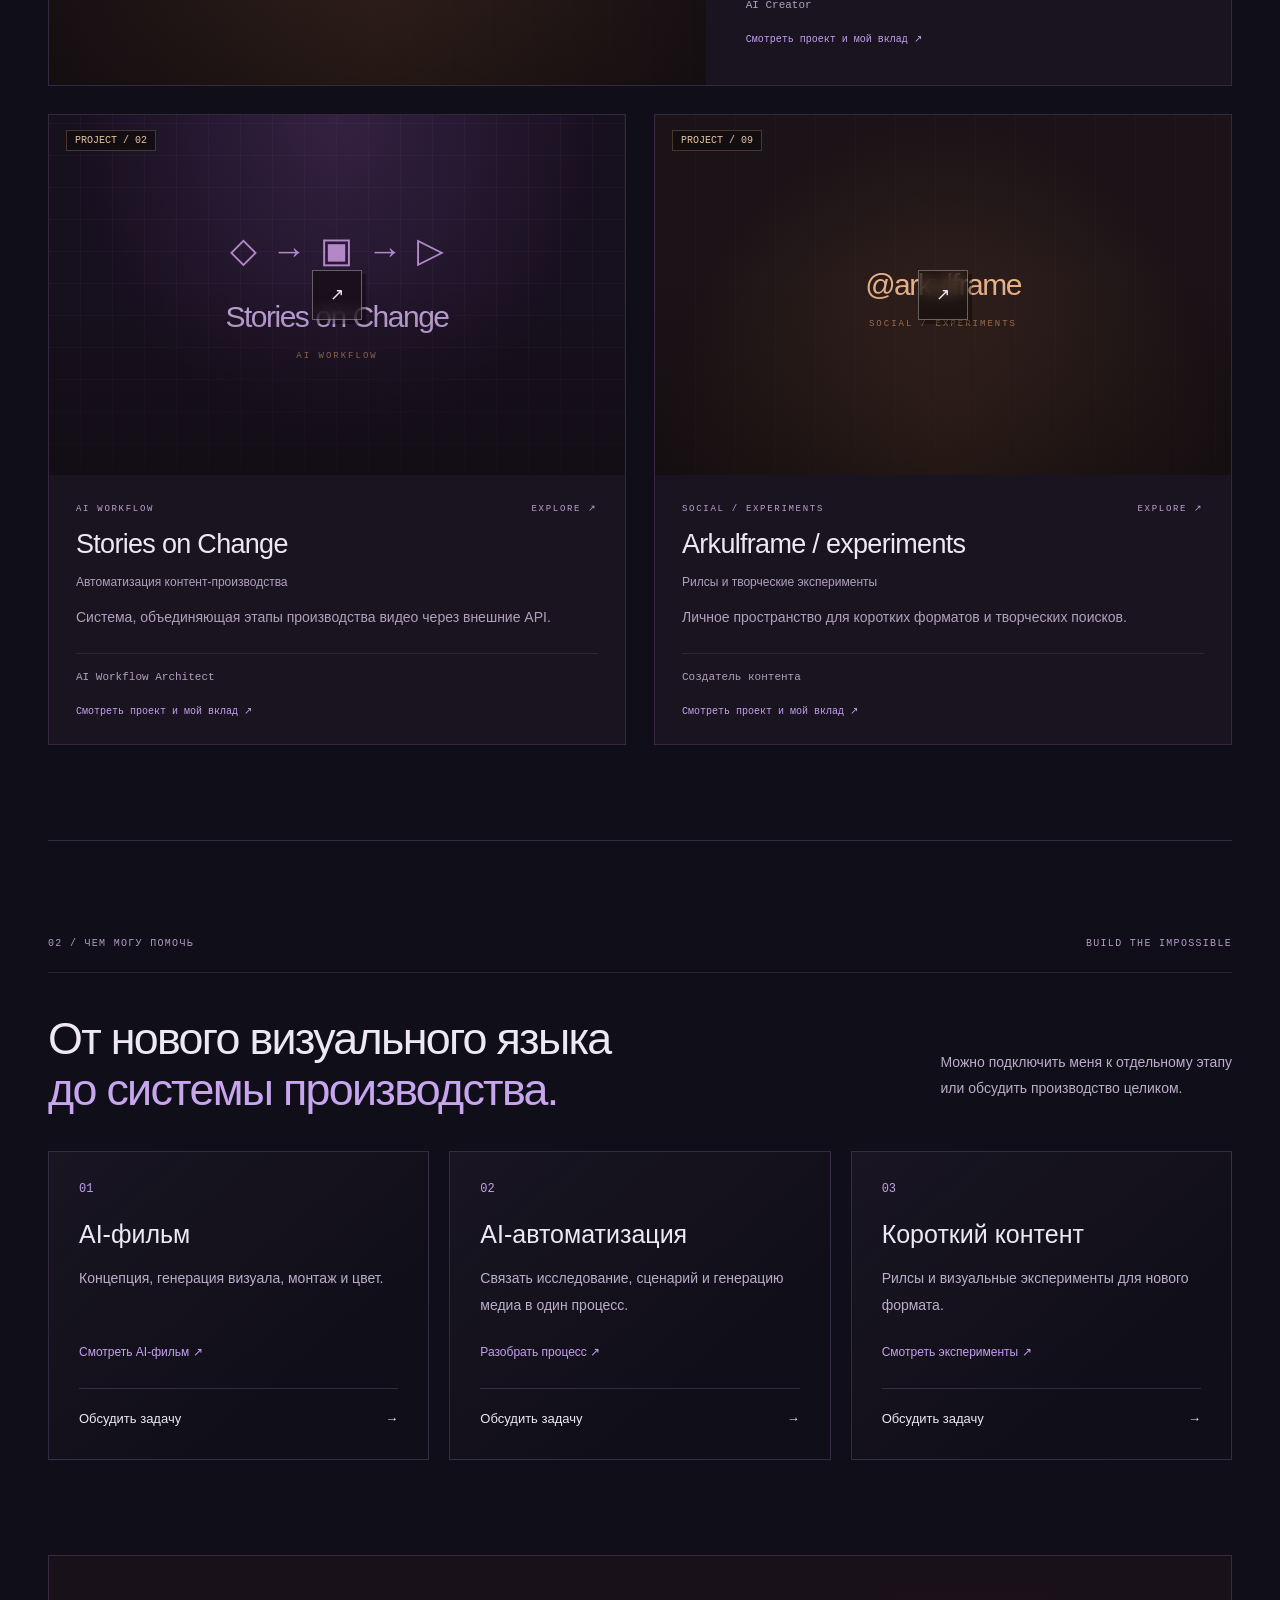
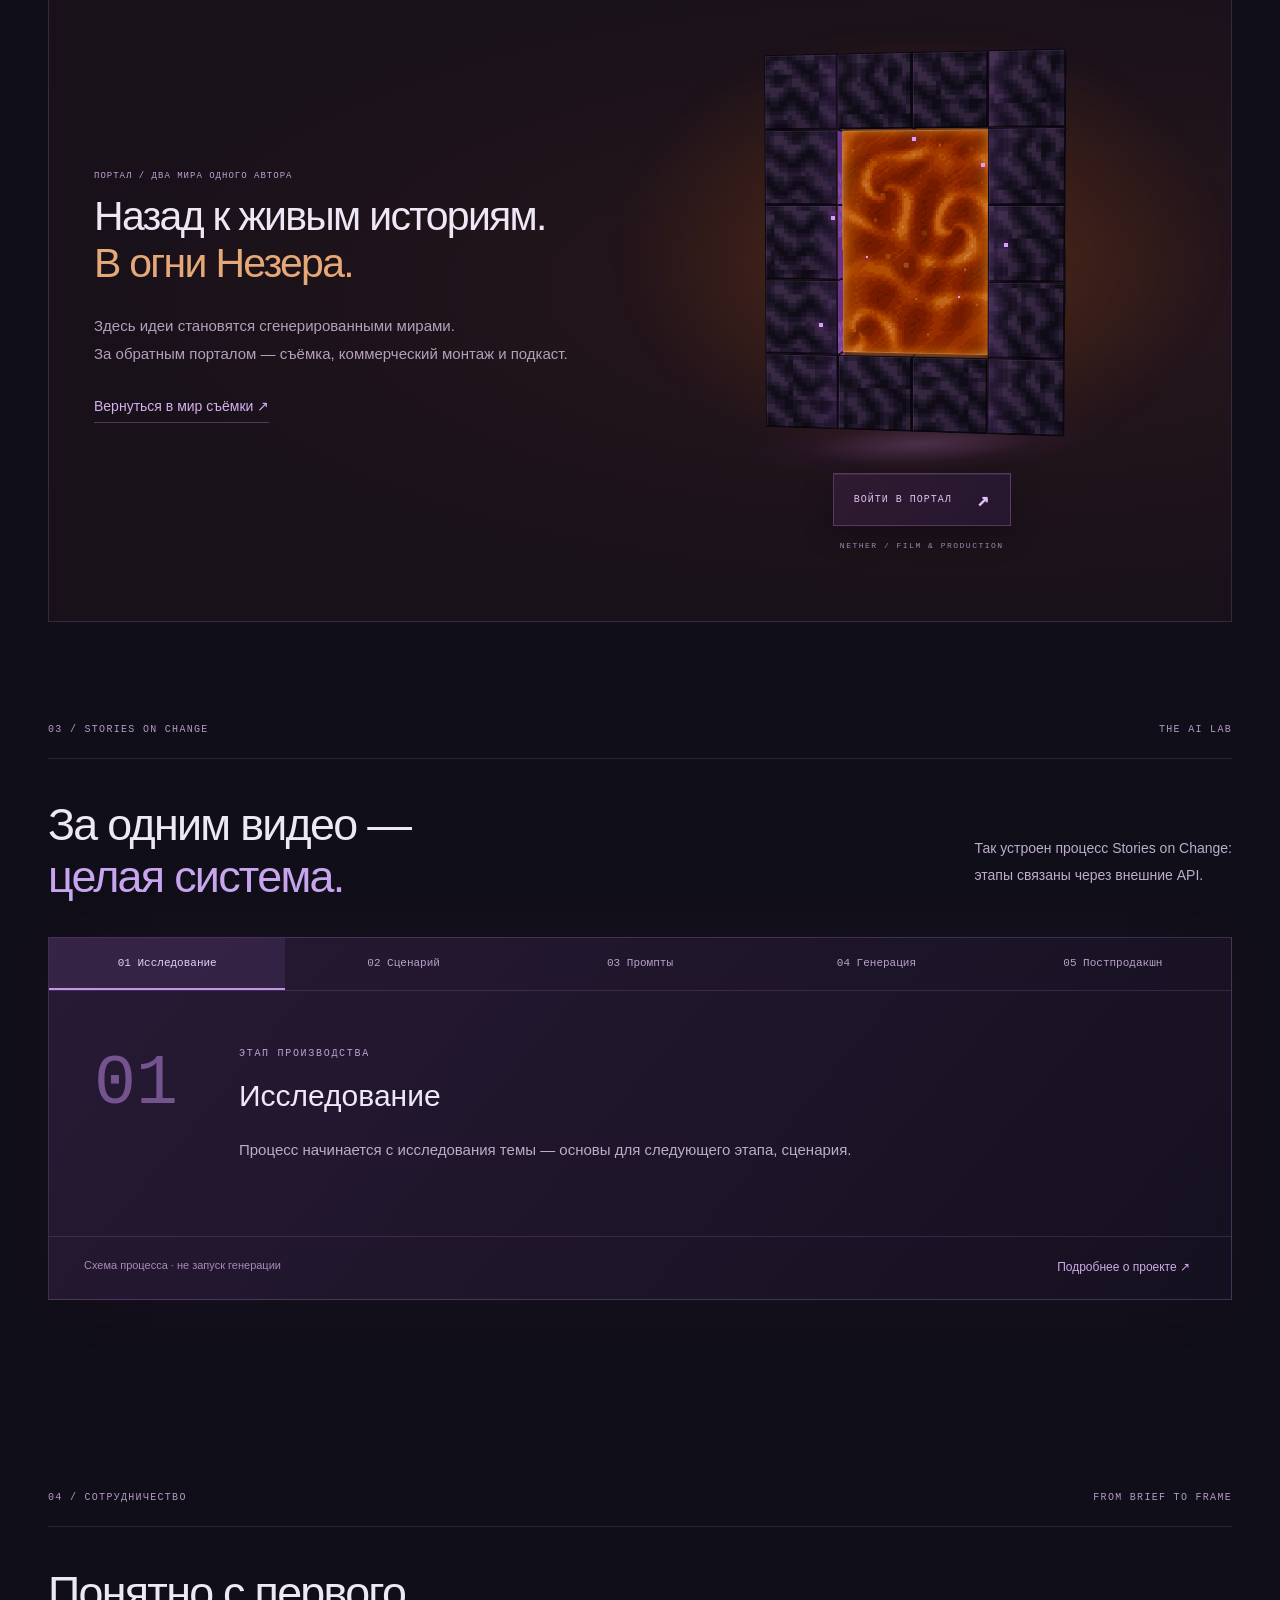
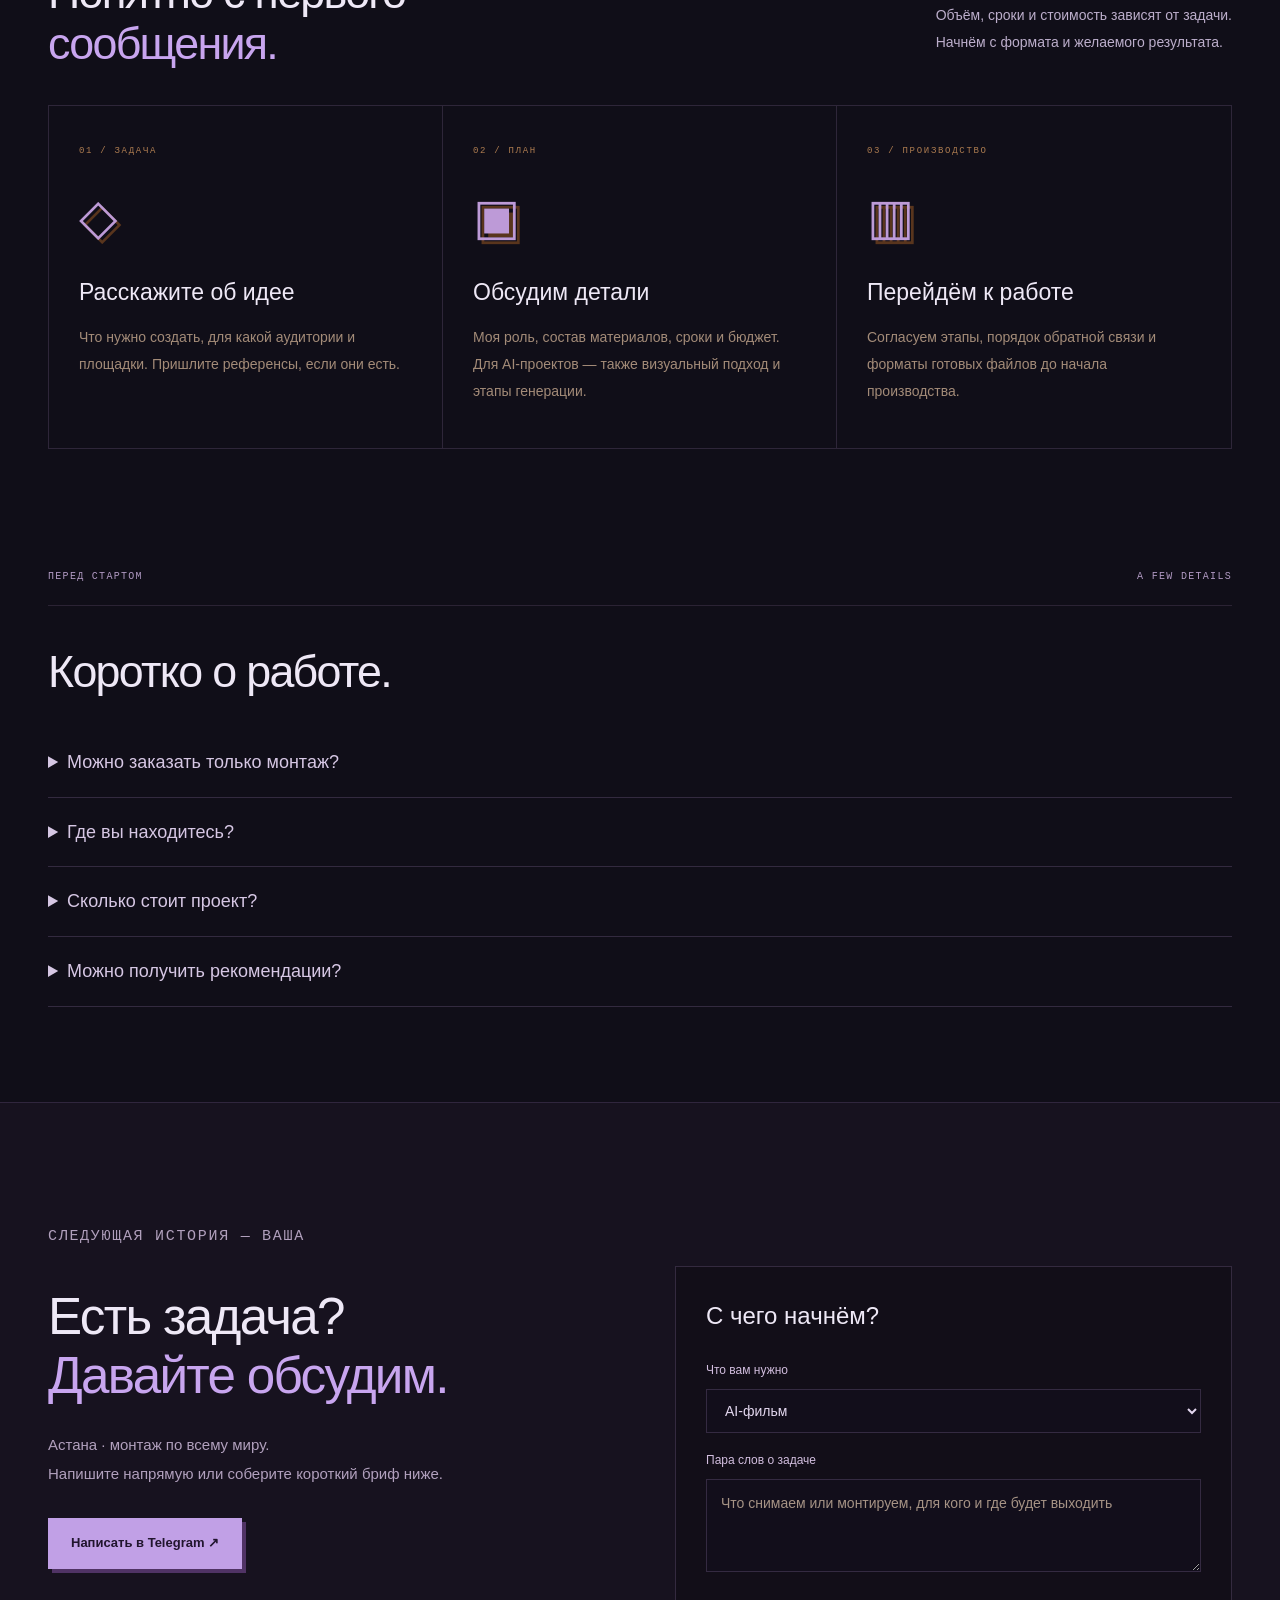
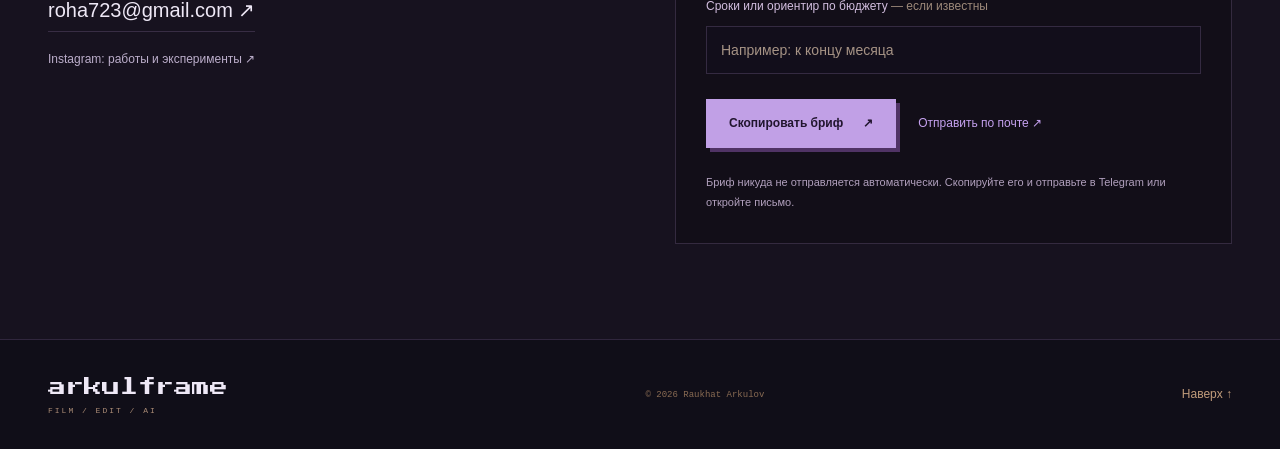
==== commit 912077aa: "Use arkulframe branding and pixel cinema camera background" ====
--- a/end.html
+++ b/end.html
@@ -1,13 +1,13 @@
 <!doctype html>
 <html lang="ru"><head><meta charset="utf-8"><meta name="referrer" content="strict-origin-when-cross-origin"><meta name="viewport" content="width=device-width,initial-scale=1"><meta name="theme-color" content="#100d0c"><title>Raukhat Arkulov — The End / AI & Experiments</title><meta name="description" content="Портфолио Раухата Аркулова: операторская работа, коммерческий монтаж, AI-кино, подкасты и создание контента."><link rel="icon" href="assets/mark.svg"><link rel="stylesheet" href="portfolio.css"><script src="content.js" defer></script><script src="portfolio.js" defer></script><link rel="stylesheet" href="worlds.css"><link rel="stylesheet" href="portal-geometry.css"><script src="portal-surface.js" defer></script><script src="world-travel.js" defer></script><link rel="stylesheet" href="studio.css"><script defer src="studio.js"></script><meta property="og:type" content="website"><meta property="og:title" content="Раухат Аркулов — AI-кино и автоматизация"><meta property="og:description" content="Астана. Монтаж по всему миру. Реальные проекты, моя роль и готовые работы."></head>
 <body data-world="end"><a class="skip" href="#work">Перейти к работам</a><div class="progress" aria-hidden="true"></div>
-<header><a class="brand" href="#home"><span class="brand-icon">RA</span><span>ARKULOV<small>FILM / EDIT / AI</small></span></a><nav aria-label="Навигация"><a href="#work">Работы</a><a href="#services">Услуги</a><a href="#process">Процесс</a><a href="#portal" class="world-nav">Портал ◇</a></nav><a class="contact-top" href="#contact">Обсудить проект <span>↗</span></a></header>
+<header><a class="brand" href="#home"><span class="brand-wordmark">arkulframe<small>FILM / EDIT / AI</small></span></a><nav aria-label="Навигация"><a href="#work">Работы</a><a href="#services">Услуги</a><a href="#process">Процесс</a><a href="#portal" class="world-nav">Портал ◇</a></nav><a class="contact-top" href="#contact">Обсудить проект <span>↗</span></a></header>
 <main><section class="hero" id="home"><div class="hero-art" aria-hidden="true"></div><div class="end-landscape" aria-hidden="true"><div class="end-moon"></div><div class="end-island island-back"></div><div class="end-island island-front"></div><i class="end-tower t1"></i><i class="end-tower t2"></i><i class="end-tower t3"></i><div class="end-orbit"></div></div><div class="hero-grid" aria-hidden="true"></div><div class="wrap hero-content"><p class="eyebrow"><i></i> WORLD 02 / THE END / AI & EXPERIMENTS</p><div class="world-switch" aria-label="Выбор мира"><a href="index.html"><i class="world-dot nether-dot"></i><span>Незер<small>Съёмка и монтаж</small></span></a><span class="world-divider">◇</span><a href="end.html" aria-current="page"><i class="world-dot end-dot"></i><span>Край<small>AI и эксперименты</small></span></a></div><p class="intro-name">Раухат Аркулов</p><h1>ЗА ГРАНЬЮ<br><span>ВОЗМОЖНОГО.</span></h1><p class="hero-copy">AI-фильмы и автоматизация производства контента.<br>От концепции и генерации до готового видео.</p><div class="actions"><a class="button" href="#work">Смотреть проекты <span>↘</span></a><a class="text-button" href="#contact">Обсудить задачу ↗</a></div><div class="hero-tags">AI CINEMA <b>✦</b> AUTOMATION <b>✦</b> EXPERIMENTS</div></div><div class="hero-feature"><span class="feature-caption">GENERATED WORLD / SELECTED FILM</span><button data-project="0" class="feature-screen" aria-label="Открыть Robotek Grand Tournament 2050"><img src="https://i.ytimg.com/vi/g8GjdcL3jHw/hq1.jpg" alt="Кадр из AI-фильма Robotek Grand Tournament 2050"><span class="screen-corners" aria-hidden="true"></span><span class="screen-play">▷</span><span class="screen-label"><strong>Robotek / 2050</strong><small>AI-фильм · весь цикл</small></span></button><div class="feature-foot"><span>CONCEPT → GENERATION → FILM</span><span>ОТКРЫТЬ КЕЙС ↗</span></div><a class="hero-portal-link" href="#portal">◇ Портал в мир съёмки <span>↓</span></a></div><div class="frame-label"><span>WORLD 02 / THE END</span><strong>НОВЫЕ ИНСТРУМЕНТЫ.<br>НОВЫЕ ВСЕЛЕННЫЕ.</strong></div><div class="hero-bottom wrap"><a href="#work">↓ &nbsp; ВОЙТИ В АРХИВ</a><span>THE END / 03 PROJECTS</span><button id="motion" aria-pressed="false">Ⅱ Анимации</button></div></section>
 <div class="chapter-strip"><span>01 <b>КОНЦЕПЦИЯ</b></span><i>→</i><span>02 <b>ГЕНЕРАЦИЯ</b></span><i>→</i><span>03 <b>АВТОМАТИЗАЦИЯ</b></span><i>→</i><span>04 <b>ВАША ИСТОРИЯ</b></span></div>
 <section class="wrap section" id="work"><div class="section-label"><span>01 / ИЗБРАННЫЕ ПРОЕКТЫ</span><span>WORK / ROLE / RESULT</span></div><div class="section-heading"><h2>Невозможное<br><em>обретает форму.</em></h2><p>AI-фильмы, автоматизация производства и эксперименты.<br>Три направления по ту сторону привычного.</p></div><div class="filter-row"><div class="filters" role="group" aria-label="Фильтр работ"><button data-filter="all" aria-pressed="true">Все работы <small>03</small></button><button data-filter="ai" aria-pressed="false">AI</button><button data-filter="social" aria-pressed="false">Эксперименты</button></div><span id="count" role="status" aria-live="polite">03 ПРОЕКТА</span></div><div id="projects" class="projects"></div><noscript>Для просмотра каталога включите JavaScript или <a href="https://docs.google.com/document/d/1Czc_ScUJuva1eYbrUq3wrLxynS0G22klMunDzmXg7bI/edit">откройте портфолио в документе</a>.</noscript></section>
 <section id="services" class="section wrap services"><div class="section-label"><span>02 / ЧЕМ МОГУ ПОМОЧЬ</span><span>BUILD THE IMPOSSIBLE</span></div><div class="section-heading"><h2>От нового визуального языка<br><em>до системы производства.</em></h2><p>Можно подключить меня к отдельному этапу<br>или обсудить производство целиком.</p></div><div class="service-grid"><article><span class="service-number">01</span><h3>AI-фильм</h3><p>Концепция, генерация визуала, монтаж и цвет.</p><button class="case-link" data-project="0">Смотреть AI-фильм ↗</button><button class="service-request" data-inquiry="AI-фильм">Обсудить задачу <span>→</span></button></article><article><span class="service-number">02</span><h3>AI-автоматизация</h3><p>Связать исследование, сценарий и генерацию медиа в один процесс.</p><button class="case-link" data-project="1">Разобрать процесс ↗</button><button class="service-request" data-inquiry="AI-автоматизация">Обсудить задачу <span>→</span></button></article><article><span class="service-number">03</span><h3>Короткий контент</h3><p>Рилсы и визуальные эксперименты для нового формата.</p><button class="case-link" data-project="8">Смотреть эксперименты ↗</button><button class="service-request" data-inquiry="Короткий контент">Обсудить задачу <span>→</span></button></article></div></section><section id="portal" class="portal-section wrap"><div class="portal-copy"><p class="eyebrow">ПОРТАЛ / ДВА МИРА ОДНОГО АВТОРА</p><h2>Назад к живым историям.<br><em>В огни Незера.</em></h2><p>Здесь идеи становятся сгенерированными мирами.<br>За обратным порталом — съёмка, коммерческий монтаж и подкаст.</p><a class="quiet-link" href="index.html">Вернуться в мир съёмки <span>↗</span></a></div><a class="world-portal" href="index.html" aria-label="Вернуться в Незер — съёмка и монтаж"><span class="portal-aura" aria-hidden="true"></span><span class="portal-structure" aria-hidden="true"><span class="mc-frame"><span class="mc-surface"><canvas class="mc-portal-canvas" width="48" height="72"></canvas></span><span class="mc-block edge-left" style="--bx:0;--by:0;--tx:0%;--ty:100%"><i class="block-front"></i><i class="block-right"></i><i class="block-top"></i></span><span class="mc-block edge-horizontal" style="--bx:1;--by:0;--tx:33.333333333333336%;--ty:0%"><i class="block-front"></i><i class="block-right"></i><i class="block-top"></i></span><span class="mc-block edge-horizontal" style="--bx:2;--by:0;--tx:66.66666666666667%;--ty:0%"><i class="block-front"></i><i class="block-right"></i><i class="block-top"></i></span><span class="mc-block edge-right" style="--bx:3;--by:0;--tx:100%;--ty:100%"><i class="block-front"></i><i class="block-right"></i><i class="block-top"></i></span><span class="mc-block edge-left" style="--bx:0;--by:1;--tx:0%;--ty:0%"><i class="block-front"></i><i class="block-right"></i><i class="block-top"></i></span><span class="mc-block edge-right" style="--bx:3;--by:1;--tx:33.333333333333336%;--ty:0%"><i class="block-front"></i><i class="block-right"></i><i class="block-top"></i></span><span class="mc-block edge-left" style="--bx:0;--by:2;--tx:66.66666666666667%;--ty:100%"><i class="block-front"></i><i class="block-right"></i><i class="block-top"></i></span><span class="mc-block edge-right" style="--bx:3;--by:2;--tx:100%;--ty:0%"><i class="block-front"></i><i class="block-right"></i><i class="block-top"></i></span><span class="mc-block edge-left" style="--bx:0;--by:3;--tx:0%;--ty:0%"><i class="block-front"></i><i class="block-right"></i><i class="block-top"></i></span><span class="mc-block edge-right" style="--bx:3;--by:3;--tx:33.333333333333336%;--ty:100%"><i class="block-front"></i><i class="block-right"></i><i class="block-top"></i></span><span class="mc-block edge-left" style="--bx:0;--by:4;--tx:66.66666666666667%;--ty:0%"><i class="block-front"></i><i class="block-right"></i><i class="block-top"></i></span><span class="mc-block edge-horizontal" style="--bx:1;--by:4;--tx:100%;--ty:0%"><i class="block-front"></i><i class="block-right"></i><i class="block-top"></i></span><span class="mc-block edge-horizontal" style="--bx:2;--by:4;--tx:0%;--ty:100%"><i class="block-front"></i><i class="block-right"></i><i class="block-top"></i></span><span class="mc-block edge-right" style="--bx:3;--by:4;--tx:33.333333333333336%;--ty:0%"><i class="block-front"></i><i class="block-right"></i><i class="block-top"></i></span></span><span class="portal-particles"><i></i><i></i><i></i><i></i><i></i><i></i><i></i></span></span><span class="portal-floor" aria-hidden="true"></span><span class="portal-enter">ВОЙТИ В ПОРТАЛ <b>↗</b></span><span class="portal-destination">NETHER / FILM & PRODUCTION</span></a></section><section class="section wrap workflow" id="workflow"><div class="section-label"><span>03 / STORIES ON CHANGE</span><span>THE AI LAB</span></div><div class="section-heading"><h2>За одним видео —<br><em>целая система.</em></h2><p>Так устроен процесс Stories on Change:<br>этапы связаны через внешние API.</p></div><div class="workflow-console"><div class="workflow-tabs" role="group" aria-label="Этап производства"><button data-step="0" aria-pressed="true">01 Исследование</button><button data-step="1" aria-pressed="false">02 Сценарий</button><button data-step="2" aria-pressed="false">03 Промпты</button><button data-step="3" aria-pressed="false">04 Генерация</button><button data-step="4" aria-pressed="false">05 Постпродакшн</button></div><div class="workflow-panel" aria-live="polite"><span id="workflow-number">01</span><div><p class="eyebrow">ЭТАП ПРОИЗВОДСТВА</p><h3 id="workflow-title">Исследование</h3><p id="workflow-description">Процесс начинается с исследования темы — основы для следующего этапа, сценария.</p></div></div><div class="workflow-bottom"><span>Схема процесса · не запуск генерации</span><button data-project="1">Подробнее о проекте ↗</button></div></div></section>
 <section class="wrap section" id="process"><div class="section-label"><span>04 / СОТРУДНИЧЕСТВО</span><span>FROM BRIEF TO FRAME</span></div><div class="section-heading"><h2>Понятно с первого<br><em>сообщения.</em></h2><p>Объём, сроки и стоимость зависят от задачи.<br>Начнём с формата и желаемого результата.</p></div><div class="process-grid"><article><span>01 / ЗАДАЧА</span><div class="craft-icon">◇</div><h3>Расскажите об идее</h3><p>Что нужно создать, для какой аудитории и площадки. Пришлите референсы, если они есть.</p></article><article><span>02 / ПЛАН</span><div class="craft-icon">▣</div><h3>Обсудим детали</h3><p>Моя роль, состав материалов, сроки и бюджет. Для AI-проектов — также визуальный подход и этапы генерации.</p></article><article><span>03 / ПРОИЗВОДСТВО</span><div class="craft-icon">▥</div><h3>Перейдём к работе</h3><p>Согласуем этапы, порядок обратной связи и форматы готовых файлов до начала производства.</p></article></div></section>
 <section class="wrap faq section"><div class="section-label"><span>ПЕРЕД СТАРТОМ</span><span>A FEW DETAILS</span></div><h2>Коротко о работе.</h2><details><summary>Можно заказать только монтаж?</summary><p>Да. Монтажом занимаюсь удалённо по всему миру. Для обсуждения нужны задача, исходники или пример материала и желаемый срок.</p></details><details><summary>Где вы находитесь?</summary><p>В Астане. Ранее работал в Бирмингеме, Гамбурге, Катовице и Шанхае. Возможность выездной съёмки обсудим для вашего проекта.</p></details><details><summary>Сколько стоит проект?</summary><p>Стоимость обсуждаем после уточнения объёма и моей роли: съёмка, монтаж, полный цикл или AI-производство. В первом сообщении можно указать ориентир по бюджету.</p></details><details><summary>Можно получить рекомендации?</summary><p>По запросу могу предоставить контакты работодателей и клиентов для рекомендаций. Часть проектов не представлена публично из-за NDA.</p></details></section><section id="contact" class="contact section"><div class="wrap"><p class="eyebrow">СЛЕДУЮЩАЯ ИСТОРИЯ — ВАША</p><div class="contact-grid"><div><h2>Есть задача?<br><em>Давайте обсудим.</em></h2><p>Астана · монтаж по всему миру.<br>Напишите напрямую или соберите короткий бриф ниже.</p><a class="direct-telegram button" href="https://t.me/arkulframe" target="_blank" rel="noopener noreferrer">Написать в Telegram ↗</a><a class="email-link" href="mailto:roha723@gmail.com">roha723@gmail.com ↗</a><a class="instagram-link" href="https://www.instagram.com/arkulframe/" target="_blank" rel="noopener noreferrer">Instagram: работы и эксперименты ↗</a></div><form id="brief-form" class="brief-form"><h3>С чего начнём?</h3><label for="brief-format">Что вам нужно</label><select id="brief-format" name="format"><option>Съёмка</option><option>Монтаж</option><option>Видео под ключ</option><option>Фильм о событии</option><option>Подкаст</option><option>AI-фильм</option><option>AI-автоматизация</option><option>Короткий контент</option><option>Пока не определился</option></select><label for="brief-task">Пара слов о задаче</label><textarea id="brief-task" name="task" rows="3" maxlength="2000" placeholder="Что снимаем или монтируем, для кого и где будет выходить"></textarea><label for="brief-deadline">Сроки или ориентир по бюджету <span>— если известны</span></label><input id="brief-deadline" name="deadline" maxlength="200" placeholder="Например: к концу месяца"><div class="brief-actions"><button type="submit" class="button">Скопировать бриф <span>↗</span></button><a id="brief-email" href="mailto:roha723@gmail.com">Отправить по почте ↗</a></div><p class="brief-note" id="brief-status" role="status" aria-live="polite">Бриф никуда не отправляется автоматически. Скопируйте его и отправьте в Telegram или откройте письмо.</p><textarea id="brief-fallback" readonly hidden aria-label="Готовый бриф для копирования"></textarea></form></div></div></section></main>
-<footer class="wrap"><a class="brand" href="#home"><span class="brand-icon">RA</span><span>ARKULOV<small>FILM / EDIT / AI</small></span></a><span>© <span id="year">2026</span> Raukhat Arkulov</span><a href="#home">Наверх ↑</a></footer>
+<footer class="wrap"><a class="brand" href="#home"><span class="brand-wordmark">arkulframe<small>FILM / EDIT / AI</small></span></a><span>© <span id="year">2026</span> Raukhat Arkulov</span><a href="#home">Наверх ↑</a></footer>
 <dialog id="project-dialog" aria-labelledby="dialog-title"><div class="dialog-top"><span>PROJECT ARCHIVE</span><button id="close-dialog" aria-label="Закрыть проект">×</button></div><div id="dialog-content"></div></dialog><dialog id="world-transition" aria-labelledby="travel-title"><div class="rift-scene" aria-hidden="true"></div><div class="travel-panel"><p class="eyebrow">ARKULOV / МЕЖДУ МИРАМИ</p><span class="travel-route">КРАЙ → НЕЗЕР</span><h2 id="travel-title">По ту сторону<br><em>знакомого мира.</em></h2><p class="travel-description">Возвращаемся к огням Незера. Впереди — свет, камера и живые истории.</p><div class="travel-progress"><span></span></div><p class="travel-status" role="status" aria-live="polite">Портал находит путь…</p><div class="travel-controls"><button class="travel-cancel">Остаться здесь</button><button class="travel-sound" aria-pressed="false">Звук: выкл</button></div><a class="travel-direct" href="index.html">Пройти сейчас ↗</a><small>ESC — ОСТАТЬСЯ</small></div></dialog></body></html>
 
--- a/portfolio.css
+++ b/portfolio.css
@@ -1 +1 @@
-@font-face{font-family:Pixel;src:url('assets/pixel.ttf') format('truetype');font-display:swap}*{box-sizing:border-box}html{scroll-behavior:smooth;scroll-padding-top:90px}body{margin:0;background:#100d0c;color:#f1e6d6;font-family:Arial,Helvetica,sans-serif;font-size:15px;line-height:1.6}a{color:inherit;text-decoration:none}button{font:inherit;cursor:pointer;color:inherit}button,a{-webkit-tap-highlight-color:transparent}button{background:none;border:0}button:focus-visible,a:focus-visible{outline:2px solid #ffad66;outline-offset:6px}::selection{background:#ba5d2c;color:white}.wrap{width:min(1240px,calc(100% - 96px));margin-inline:auto}.skip{position:fixed;top:-80px;background:#ffad66;color:#100d0c;padding:15px;z-index:99}.skip:focus{top:10px}.progress{position:fixed;inset:0 auto auto 0;height:2px;background:#f99548;z-index:50;width:0}header{position:absolute;top:0;left:0;width:100%;z-index:5;height:106px;display:flex;align-items:center;gap:40px;padding-inline:48px;border-bottom:1px solid #d39d6320}.brand{display:flex;align-items:center;gap:12px;line-height:1.2;letter-spacing:2px;font-size:15px;font-weight:bold}.brand-icon{display:grid;place-items:center;width:43px;height:43px;border:1px solid #b57b4e;color:#ffb572;font:13px Pixel,monospace;box-shadow:inset 0 0 15px #fc86371c}.brand small{display:block;color:#aa8b75;font:8px monospace;letter-spacing:2px;margin-top:6px}header nav{display:flex;gap:34px;margin-left:auto;color:#c5b1a1;font-size:13px}header a:hover,footer a:hover{color:#ffb572}.contact-top{border:1px solid #bc8a5855;padding:10px 17px;font-size:12px}.contact-top span{margin-left:28px;color:#ffb572}.hero{position:relative;min-height:810px;height:100svh;max-height:1100px;overflow:hidden;display:flex;align-items:center;background:#140e0b}.hero-art{position:absolute;inset:0;background:linear-gradient(90deg,#0e0b0ce8 0%,#100b0ca8 42%,#110b0b0a 76%),linear-gradient(0deg,#100d0c,transparent 27%,#100c0b44),url('assets/nether-forge.png') center/cover;animation:breathe 14s ease-in-out infinite alternate}.hero-grid{position:absolute;inset:0;background-image:linear-gradient(#ed9c5610 1px,transparent 1px),linear-gradient(90deg,#ed9c5610 1px,transparent 1px);background-size:85px 85px;mask-image:linear-gradient(90deg,#0008,transparent 65%)}.hero-content{position:relative;padding-top:60px}.eyebrow,.section-label,.hero-tags,.hero-bottom,.frame-label,.chapter-strip,.filter-row,.project-meta,.project-role,.dialog-top,.process-grid article>span,.collective>span{font-family:monospace;font-size:10px;letter-spacing:1.7px}.eyebrow{color:#d5a27a;display:flex;align-items:center;gap:12px}.eyebrow i{width:6px;height:6px;background:#ffad66;box-shadow:0 0 14px #ff7b23}.intro-name{font-size:19px;color:#d2bba7;margin:35px 0 18px}h1{font-size:clamp(52px,6.3vw,96px);line-height:1.08;letter-spacing:-3px;margin:0 0 25px;font-weight:850}h1 span{color:#ffae67}h2{font-weight:500;font-size:clamp(32px,3.5vw,51px);line-height:1.15;letter-spacing:-1.7px;margin:0}h2 em{font-style:normal;color:#cda784}.hero-copy{color:#c0ada0;font-size:16px;line-height:1.9}.actions{display:flex;align-items:center;gap:28px;margin-top:30px}.button{display:inline-flex;gap:35px;background:#f5a461;color:#211209;padding:15px 23px;font-weight:bold;font-size:13px;box-shadow:4px 4px 0 #64351f}.button:hover{background:#ffc08a}.text-button{font-size:13px;color:#e3c5ab}.hero-tags{display:flex;gap:18px;align-items:center;font-size:8px;margin-top:35px;color:#b99472}.hero-tags b{color:#eb9a55;font-size:11px}.frame-label{position:absolute;right:48px;bottom:155px;text-align:right;line-height:2.2;color:#e4bb95}.frame-label span{font-size:8px;color:#c39673}.frame-label strong{display:block;font-weight:400}.hero-bottom{position:absolute;bottom:30px;left:0;right:0;display:flex;justify-content:space-between;color:#b4947a;font-size:8px}.hero-bottom button{font-size:10px;padding:0}.chapter-strip{display:flex;justify-content:center;gap:45px;padding:24px 20px;border-block:1px solid #a66b393d;color:#b77d4e;background:#1b130e;font-size:10px}.chapter-strip b{color:#cfbba6;font-weight:400;margin-left:10px}.chapter-strip i{font-style:normal;color:#765238}.section{padding-block:95px}.section-label{display:flex;justify-content:space-between;color:#977552;border-bottom:1px solid #b3835133;padding-bottom:20px;margin-bottom:40px;font-size:9px}.section-heading{display:flex;justify-content:space-between;align-items:end;gap:35px;margin-bottom:35px}.section-heading p{color:#a18c7d;font-size:13px;line-height:1.9}.filter-row{display:flex;align-items:center;justify-content:space-between;gap:20px;border-block:1px solid #a5744433;padding:17px 0;margin-bottom:30px;letter-spacing:1px}.filters{display:flex;flex-wrap:wrap;gap:8px}.filters button{font-family:Arial,sans-serif;font-size:12px;color:#ad9682;padding:9px 14px;border:1px solid transparent}.filters button[aria-pressed=true]{color:#ffb676;background:#aa683326;border-color:#a86c3e66}.filters small{margin-left:9px;font:9px monospace}#count{color:#9b785a;font-size:8px;white-space:nowrap}.projects{display:grid;grid-template-columns:repeat(2,minmax(0,1fr));gap:35px 28px}.project{border:1px solid #af7b4530;background:#17120f;transition:transform .25s,border-color .25s;text-align:left;display:flex;flex-direction:column;padding:0;min-width:0;width:100%}.project:hover{transform:translateY(-5px);border-color:#cf874e99}.project-image{position:relative;width:100%;aspect-ratio:16/9;background:#261a15;overflow:hidden;display:grid;place-items:center}.project-image img{width:100%;height:100%;object-fit:cover;transition:transform .5s;position:absolute;inset:0}.project:hover img{transform:scale(1.035)}.project-image:after{content:'';position:absolute;inset:0;background:linear-gradient(0deg,#100b0d99,transparent 55%);pointer-events:none}.project-number{position:absolute;top:15px;left:17px;background:#100c0dbd;padding:4px 8px;border:1px solid #eab27140;font:9px monospace;color:#e7c4a1;z-index:1}.play{position:absolute;z-index:1;border:1px solid #fff5;width:50px;height:50px;display:grid;place-items:center;background:#100b0b88;backdrop-filter:blur(7px);font-size:17px;box-shadow:4px 4px #0005}.project:hover .play{background:#f4a05b;color:#211309;border-color:#f4a05b}.project-meta{display:flex;justify-content:space-between;gap:12px;color:#c89362;font-size:8px}.project-body{padding:25px 26px;width:100%}.project h3{font-size:24px;font-weight:500;letter-spacing:-.6px;margin:12px 0}.project-role{font-size:9px;letter-spacing:.4px;color:#ab9381;border-top:1px solid #ad78432a;padding-top:14px;margin:17px 0 0}.art{width:100%;height:100%;display:grid;place-content:center;text-align:center;background:radial-gradient(ellipse at 50% 100%,#73472870,transparent 70%),repeating-linear-gradient(90deg,#f5a97006 0 1px,transparent 1px 40px),#1b1317;color:#eab48b}.art strong{font-size:35px;font-weight:400;letter-spacing:-1.5px}.art small{font:9px monospace;letter-spacing:2px;margin-top:10px;color:#b17b5c}.art.pipeline{background-color:#1b1526;color:#ccace5}.art.pipeline:before{content:'◇ ── ▣ ── ▷';font:24px monospace;color:#b288c8;margin-bottom:20px}.about{background:radial-gradient(ellipse at 0 80%,#65351e22,transparent 70%),#15100d;border-block:1px solid #af7b4530}.about-grid{display:grid;grid-template-columns:1fr 1fr;gap:100px}.about h2{font-size:60px;margin-top:25px}.signature{font:35px Pixel,monospace;color:#c88955;margin-top:45px}.signature span{font:8px monospace;letter-spacing:1px;color:#9a7859}.about-copy p{color:#ad9785;line-height:1.95}.about-copy .lead{font-size:22px;color:#e3cfba;line-height:1.6;margin-top:0}.note{border-left:2px solid #bd7e44;padding:3px 0 3px 20px;margin-top:27px}.note span{font:8px monospace;color:#c28d5c;letter-spacing:1px}.note p{font-size:12px;margin-bottom:0}.collective{display:flex;align-items:center;gap:40px;padding:25px 0;border-block:1px solid #b57c4533;margin-top:60px}.collective>span{color:#ae794c;font-size:8px}.collective h3{font-weight:400;font-size:22px;margin:0}.collective p{font-size:12px;color:#a48a74;margin:5px 0 0}.collective>b{margin-left:auto;font-size:27px;font-weight:400;color:#e5a66d}.collective:hover h3{color:#ffb572}.process-grid{display:grid;grid-template-columns:repeat(3,1fr);border:1px solid #b57c4533}.process-grid article{padding:30px;border-right:1px solid #b57c4533}.process-grid article:last-child{border:0}.process-grid article>span{font-size:9px;color:#ad7c50}.craft-icon{font-size:50px;line-height:1;color:#e7a66c;margin:32px 0;text-shadow:4px 4px #59351d}.process-grid h3{font-weight:400;font-size:22px;margin-bottom:12px}.process-grid p{color:#a38b78;font-size:13px;line-height:1.9}.contact{background:radial-gradient(ellipse at 100% 100%,#7e3c252b,transparent 60%),#1c130e;border-block:1px solid #b57c4533}.contact-grid{display:grid;grid-template-columns:1.3fr 1fr;gap:100px;align-items:center}.contact h2{margin-top:22px}.contact p{font-size:13px;color:#aa8e77;line-height:1.9;margin-top:25px}.contact-link{display:block;border-bottom:1px solid #d2965e77;padding:25px 0}.contact-link small{font:8px monospace;letter-spacing:1px;color:#c89161}.contact-link strong{display:flex;justify-content:space-between;font-size:32px;letter-spacing:-1px;font-weight:400;margin-top:15px}.contact-link strong span{color:#f2aa6b}.contact-link p{margin:10px 0 0;font-size:11px}.contact-link:hover strong{color:#ffb572}footer{display:flex;align-items:center;justify-content:space-between;padding-block:35px}footer>span{font:9px monospace;color:#896b53}footer>a:last-child{font-size:12px;color:#c19c7b}dialog{width:min(960px,calc(100% - 32px));max-height:90svh;background:#17110e;color:#eedbc6;border:1px solid #bd875375;padding:24px;box-shadow:0 30px 150px #000c}dialog::backdrop{background:#080604dd;backdrop-filter:blur(8px)}.dialog-top{display:flex;justify-content:space-between;align-items:center;color:#af8056}.dialog-top button{font-size:28px;line-height:1;padding:0 6px}dialog h2{font-size:32px;margin:20px 0 12px}dialog p{color:#bca18b;font-size:14px}.video-frame{width:100%;aspect-ratio:16/9;border:0;display:block;margin:22px 0;background:#080706}.video-tabs{display:flex;flex-wrap:wrap;gap:10px;margin-top:20px}.video-tabs button{padding:8px 15px;border:1px solid #a7724244;font-size:12px}.video-tabs button[aria-pressed=true]{background:#d9904f;color:#180e08}.external{display:inline-block;font-size:12px;color:#f4b378;border-bottom:1px solid #bc845255;padding-block:8px}.reduce-motion *{animation:none!important;transition:none!important;scroll-behavior:auto!important}@keyframes breathe{to{transform:scale(1.035)}}@media(prefers-reduced-motion:reduce){*{animation:none!important;transition:none!important}html{scroll-behavior:auto}}@media(min-width:1400px){.hero-content{padding-top:25px}}@media(max-width:900px){.wrap{width:calc(100% - 48px)}header{padding-inline:24px;gap:22px}header nav{gap:20px}.hero{height:850px;min-height:760px}.hero-content{padding-top:40px}.frame-label{right:24px;bottom:110px}.chapter-strip{gap:20px;font-size:8px}.about-grid,.contact-grid{gap:40px}.section-heading p{max-width:290px}.about h2{font-size:48px}.project h3{font-size:21px}.project-body{padding:20px}.process-grid article{padding:23px}.hero-art{background-position:60% center}.filter-row{align-items:start}#count{padding-top:12px}}@media(max-width:600px){.wrap{width:calc(100% - 36px)}header{height:85px;padding-inline:18px;gap:10px}.brand{font-size:12px;gap:8px}.brand-icon{width:34px;height:34px;font-size:10px}.brand small{font-size:6px}header nav{display:none}.contact-top{margin-left:auto;font-size:11px;padding:8px 11px}.contact-top span{margin-left:12px}.hero{height:790px;min-height:740px}.hero-content{padding-top:0}.hero-art{background-position:61% center;background-image:linear-gradient(90deg,#100b0cdb,#100b0c55),linear-gradient(0deg,#100d0c,transparent 50%),url('assets/nether-forge.png')}.eyebrow{font-size:8px;letter-spacing:1px}.intro-name{font-size:16px;margin-top:28px}h1{font-size:clamp(40px,10.5vw,64px);letter-spacing:-1.6px}.hero-copy{font-size:14px}.actions{gap:18px;flex-wrap:wrap}.button{padding:13px 17px;gap:20px;font-size:12px}.text-button{font-size:11px}.hero-tags{font-size:6px;gap:9px;letter-spacing:1px}.frame-label{display:none}.hero-bottom{font-size:7px;gap:10px;flex-wrap:wrap}.hero-bottom>span{display:none}.chapter-strip{display:grid;grid-template-columns:1fr 1fr;gap:12px 20px;padding-inline:18px}.chapter-strip i{display:none}.section{padding-block:60px}.section-label{font-size:7px;letter-spacing:1px;margin-bottom:28px}.section-label span:last-child{font-size:6px}h2{font-size:34px;letter-spacing:-1px}.section-heading{display:block}.section-heading p{font-size:12px;margin-top:22px;max-width:none}.filter-row{display:block}.filters{gap:4px}.filters button{padding:8px 10px;font-size:11px}#count{display:block;padding-top:14px}.projects{grid-template-columns:1fr;gap:24px}.project h3{font-size:23px}.project-role{line-height:1.8}.about-grid,.contact-grid{grid-template-columns:1fr;gap:35px}.about h2{font-size:48px}.signature{margin-top:25px}.about-copy .lead{font-size:20px}.about-copy p{font-size:14px}.collective{gap:15px;flex-wrap:wrap;margin-top:35px}.collective>span{width:100%}.collective h3{font-size:20px}.collective div{width:85%}.collective p{font-size:11px}.process-grid{grid-template-columns:1fr}.process-grid article{border-right:0;border-bottom:1px solid #b57c4533;padding:25px}.craft-icon{margin:20px 0;font-size:40px}.process-grid h3{margin-top:15px}.contact-link strong{font-size:30px}footer{flex-wrap:wrap;gap:25px}footer>span{order:3;width:100%;border-top:1px solid #a36e3c33;padding-top:20px}dialog{padding:18px}dialog h2{font-size:25px;overflow-wrap:anywhere}.art strong{font-size:30px}}
+@font-face{font-family:Pixel;src:url('assets/pixel.ttf') format('truetype');font-display:swap}*{box-sizing:border-box}html{scroll-behavior:smooth;scroll-padding-top:90px}body{margin:0;background:#100d0c;color:#f1e6d6;font-family:Arial,Helvetica,sans-serif;font-size:15px;line-height:1.6}a{color:inherit;text-decoration:none}button{font:inherit;cursor:pointer;color:inherit}button,a{-webkit-tap-highlight-color:transparent}button{background:none;border:0}button:focus-visible,a:focus-visible{outline:2px solid #ffad66;outline-offset:6px}::selection{background:#ba5d2c;color:white}.wrap{width:min(1240px,calc(100% - 96px));margin-inline:auto}.skip{position:fixed;top:-80px;background:#ffad66;color:#100d0c;padding:15px;z-index:99}.skip:focus{top:10px}.progress{position:fixed;inset:0 auto auto 0;height:2px;background:#f99548;z-index:50;width:0}header{position:absolute;top:0;left:0;width:100%;z-index:5;height:106px;display:flex;align-items:center;gap:40px;padding-inline:48px;border-bottom:1px solid #d39d6320}.brand{display:flex;align-items:center;gap:12px;line-height:1.2;letter-spacing:2px;font-size:15px;font-weight:bold}.brand-icon{display:grid;place-items:center;width:43px;height:43px;border:1px solid #b57b4e;color:#ffb572;font:13px Pixel,monospace;box-shadow:inset 0 0 15px #fc86371c}.brand small{display:block;color:#aa8b75;font:8px monospace;letter-spacing:2px;margin-top:6px}header nav{display:flex;gap:34px;margin-left:auto;color:#c5b1a1;font-size:13px}header a:hover,footer a:hover{color:#ffb572}.contact-top{border:1px solid #bc8a5855;padding:10px 17px;font-size:12px}.contact-top span{margin-left:28px;color:#ffb572}.hero{position:relative;min-height:810px;height:100svh;max-height:1100px;overflow:hidden;display:flex;align-items:center;background:#140e0b}.hero-art{position:absolute;inset:0;background:linear-gradient(90deg,#0e0b0ce8 0%,#100b0ca8 42%,#110b0b0a 76%),linear-gradient(0deg,#100d0c,transparent 27%,#100c0b44),url('nether-camera.png') center/cover;animation:breathe 14s ease-in-out infinite alternate}.hero-grid{position:absolute;inset:0;background-image:linear-gradient(#ed9c5610 1px,transparent 1px),linear-gradient(90deg,#ed9c5610 1px,transparent 1px);background-size:85px 85px;mask-image:linear-gradient(90deg,#0008,transparent 65%)}.hero-content{position:relative;padding-top:60px}.eyebrow,.section-label,.hero-tags,.hero-bottom,.frame-label,.chapter-strip,.filter-row,.project-meta,.project-role,.dialog-top,.process-grid article>span,.collective>span{font-family:monospace;font-size:10px;letter-spacing:1.7px}.eyebrow{color:#d5a27a;display:flex;align-items:center;gap:12px}.eyebrow i{width:6px;height:6px;background:#ffad66;box-shadow:0 0 14px #ff7b23}.intro-name{font-size:19px;color:#d2bba7;margin:35px 0 18px}h1{font-size:clamp(52px,6.3vw,96px);line-height:1.08;letter-spacing:-3px;margin:0 0 25px;font-weight:850}h1 span{color:#ffae67}h2{font-weight:500;font-size:clamp(32px,3.5vw,51px);line-height:1.15;letter-spacing:-1.7px;margin:0}h2 em{font-style:normal;color:#cda784}.hero-copy{color:#c0ada0;font-size:16px;line-height:1.9}.actions{display:flex;align-items:center;gap:28px;margin-top:30px}.button{display:inline-flex;gap:35px;background:#f5a461;color:#211209;padding:15px 23px;font-weight:bold;font-size:13px;box-shadow:4px 4px 0 #64351f}.button:hover{background:#ffc08a}.text-button{font-size:13px;color:#e3c5ab}.hero-tags{display:flex;gap:18px;align-items:center;font-size:8px;margin-top:35px;color:#b99472}.hero-tags b{color:#eb9a55;font-size:11px}.frame-label{position:absolute;right:48px;bottom:155px;text-align:right;line-height:2.2;color:#e4bb95}.frame-label span{font-size:8px;color:#c39673}.frame-label strong{display:block;font-weight:400}.hero-bottom{position:absolute;bottom:30px;left:0;right:0;display:flex;justify-content:space-between;color:#b4947a;font-size:8px}.hero-bottom button{font-size:10px;padding:0}.chapter-strip{display:flex;justify-content:center;gap:45px;padding:24px 20px;border-block:1px solid #a66b393d;color:#b77d4e;background:#1b130e;font-size:10px}.chapter-strip b{color:#cfbba6;font-weight:400;margin-left:10px}.chapter-strip i{font-style:normal;color:#765238}.section{padding-block:95px}.section-label{display:flex;justify-content:space-between;color:#977552;border-bottom:1px solid #b3835133;padding-bottom:20px;margin-bottom:40px;font-size:9px}.section-heading{display:flex;justify-content:space-between;align-items:end;gap:35px;margin-bottom:35px}.section-heading p{color:#a18c7d;font-size:13px;line-height:1.9}.filter-row{display:flex;align-items:center;justify-content:space-between;gap:20px;border-block:1px solid #a5744433;padding:17px 0;margin-bottom:30px;letter-spacing:1px}.filters{display:flex;flex-wrap:wrap;gap:8px}.filters button{font-family:Arial,sans-serif;font-size:12px;color:#ad9682;padding:9px 14px;border:1px solid transparent}.filters button[aria-pressed=true]{color:#ffb676;background:#aa683326;border-color:#a86c3e66}.filters small{margin-left:9px;font:9px monospace}#count{color:#9b785a;font-size:8px;white-space:nowrap}.projects{display:grid;grid-template-columns:repeat(2,minmax(0,1fr));gap:35px 28px}.project{border:1px solid #af7b4530;background:#17120f;transition:transform .25s,border-color .25s;text-align:left;display:flex;flex-direction:column;padding:0;min-width:0;width:100%}.project:hover{transform:translateY(-5px);border-color:#cf874e99}.project-image{position:relative;width:100%;aspect-ratio:16/9;background:#261a15;overflow:hidden;display:grid;place-items:center}.project-image img{width:100%;height:100%;object-fit:cover;transition:transform .5s;position:absolute;inset:0}.project:hover img{transform:scale(1.035)}.project-image:after{content:'';position:absolute;inset:0;background:linear-gradient(0deg,#100b0d99,transparent 55%);pointer-events:none}.project-number{position:absolute;top:15px;left:17px;background:#100c0dbd;padding:4px 8px;border:1px solid #eab27140;font:9px monospace;color:#e7c4a1;z-index:1}.play{position:absolute;z-index:1;border:1px solid #fff5;width:50px;height:50px;display:grid;place-items:center;background:#100b0b88;backdrop-filter:blur(7px);font-size:17px;box-shadow:4px 4px #0005}.project:hover .play{background:#f4a05b;color:#211309;border-color:#f4a05b}.project-meta{display:flex;justify-content:space-between;gap:12px;color:#c89362;font-size:8px}.project-body{padding:25px 26px;width:100%}.project h3{font-size:24px;font-weight:500;letter-spacing:-.6px;margin:12px 0}.project-role{font-size:9px;letter-spacing:.4px;color:#ab9381;border-top:1px solid #ad78432a;padding-top:14px;margin:17px 0 0}.art{width:100%;height:100%;display:grid;place-content:center;text-align:center;background:radial-gradient(ellipse at 50% 100%,#73472870,transparent 70%),repeating-linear-gradient(90deg,#f5a97006 0 1px,transparent 1px 40px),#1b1317;color:#eab48b}.art strong{font-size:35px;font-weight:400;letter-spacing:-1.5px}.art small{font:9px monospace;letter-spacing:2px;margin-top:10px;color:#b17b5c}.art.pipeline{background-color:#1b1526;color:#ccace5}.art.pipeline:before{content:'◇ ── ▣ ── ▷';font:24px monospace;color:#b288c8;margin-bottom:20px}.about{background:radial-gradient(ellipse at 0 80%,#65351e22,transparent 70%),#15100d;border-block:1px solid #af7b4530}.about-grid{display:grid;grid-template-columns:1fr 1fr;gap:100px}.about h2{font-size:60px;margin-top:25px}.signature{font:35px Pixel,monospace;color:#c88955;margin-top:45px}.signature span{font:8px monospace;letter-spacing:1px;color:#9a7859}.about-copy p{color:#ad9785;line-height:1.95}.about-copy .lead{font-size:22px;color:#e3cfba;line-height:1.6;margin-top:0}.note{border-left:2px solid #bd7e44;padding:3px 0 3px 20px;margin-top:27px}.note span{font:8px monospace;color:#c28d5c;letter-spacing:1px}.note p{font-size:12px;margin-bottom:0}.collective{display:flex;align-items:center;gap:40px;padding:25px 0;border-block:1px solid #b57c4533;margin-top:60px}.collective>span{color:#ae794c;font-size:8px}.collective h3{font-weight:400;font-size:22px;margin:0}.collective p{font-size:12px;color:#a48a74;margin:5px 0 0}.collective>b{margin-left:auto;font-size:27px;font-weight:400;color:#e5a66d}.collective:hover h3{color:#ffb572}.process-grid{display:grid;grid-template-columns:repeat(3,1fr);border:1px solid #b57c4533}.process-grid article{padding:30px;border-right:1px solid #b57c4533}.process-grid article:last-child{border:0}.process-grid article>span{font-size:9px;color:#ad7c50}.craft-icon{font-size:50px;line-height:1;color:#e7a66c;margin:32px 0;text-shadow:4px 4px #59351d}.process-grid h3{font-weight:400;font-size:22px;margin-bottom:12px}.process-grid p{color:#a38b78;font-size:13px;line-height:1.9}.contact{background:radial-gradient(ellipse at 100% 100%,#7e3c252b,transparent 60%),#1c130e;border-block:1px solid #b57c4533}.contact-grid{display:grid;grid-template-columns:1.3fr 1fr;gap:100px;align-items:center}.contact h2{margin-top:22px}.contact p{font-size:13px;color:#aa8e77;line-height:1.9;margin-top:25px}.contact-link{display:block;border-bottom:1px solid #d2965e77;padding:25px 0}.contact-link small{font:8px monospace;letter-spacing:1px;color:#c89161}.contact-link strong{display:flex;justify-content:space-between;font-size:32px;letter-spacing:-1px;font-weight:400;margin-top:15px}.contact-link strong span{color:#f2aa6b}.contact-link p{margin:10px 0 0;font-size:11px}.contact-link:hover strong{color:#ffb572}footer{display:flex;align-items:center;justify-content:space-between;padding-block:35px}footer>span{font:9px monospace;color:#896b53}footer>a:last-child{font-size:12px;color:#c19c7b}dialog{width:min(960px,calc(100% - 32px));max-height:90svh;background:#17110e;color:#eedbc6;border:1px solid #bd875375;padding:24px;box-shadow:0 30px 150px #000c}dialog::backdrop{background:#080604dd;backdrop-filter:blur(8px)}.dialog-top{display:flex;justify-content:space-between;align-items:center;color:#af8056}.dialog-top button{font-size:28px;line-height:1;padding:0 6px}dialog h2{font-size:32px;margin:20px 0 12px}dialog p{color:#bca18b;font-size:14px}.video-frame{width:100%;aspect-ratio:16/9;border:0;display:block;margin:22px 0;background:#080706}.video-tabs{display:flex;flex-wrap:wrap;gap:10px;margin-top:20px}.video-tabs button{padding:8px 15px;border:1px solid #a7724244;font-size:12px}.video-tabs button[aria-pressed=true]{background:#d9904f;color:#180e08}.external{display:inline-block;font-size:12px;color:#f4b378;border-bottom:1px solid #bc845255;padding-block:8px}.reduce-motion *{animation:none!important;transition:none!important;scroll-behavior:auto!important}@keyframes breathe{to{transform:scale(1.035)}}@media(prefers-reduced-motion:reduce){*{animation:none!important;transition:none!important}html{scroll-behavior:auto}}@media(min-width:1400px){.hero-content{padding-top:25px}}@media(max-width:900px){.wrap{width:calc(100% - 48px)}header{padding-inline:24px;gap:22px}header nav{gap:20px}.hero{height:850px;min-height:760px}.hero-content{padding-top:40px}.frame-label{right:24px;bottom:110px}.chapter-strip{gap:20px;font-size:8px}.about-grid,.contact-grid{gap:40px}.section-heading p{max-width:290px}.about h2{font-size:48px}.project h3{font-size:21px}.project-body{padding:20px}.process-grid article{padding:23px}.hero-art{background-position:60% center}.filter-row{align-items:start}#count{padding-top:12px}}@media(max-width:600px){.wrap{width:calc(100% - 36px)}header{height:85px;padding-inline:18px;gap:10px}.brand{font-size:12px;gap:8px}.brand-icon{width:34px;height:34px;font-size:10px}.brand small{font-size:6px}header nav{display:none}.contact-top{margin-left:auto;font-size:11px;padding:8px 11px}.contact-top span{margin-left:12px}.hero{height:790px;min-height:740px}.hero-content{padding-top:0}.hero-art{background-position:61% center;background-image:linear-gradient(90deg,#100b0cdb,#100b0c55),linear-gradient(0deg,#100d0c,transparent 50%),url('nether-camera.png')}.eyebrow{font-size:8px;letter-spacing:1px}.intro-name{font-size:16px;margin-top:28px}h1{font-size:clamp(40px,10.5vw,64px);letter-spacing:-1.6px}.hero-copy{font-size:14px}.actions{gap:18px;flex-wrap:wrap}.button{padding:13px 17px;gap:20px;font-size:12px}.text-button{font-size:11px}.hero-tags{font-size:6px;gap:9px;letter-spacing:1px}.frame-label{display:none}.hero-bottom{font-size:7px;gap:10px;flex-wrap:wrap}.hero-bottom>span{display:none}.chapter-strip{display:grid;grid-template-columns:1fr 1fr;gap:12px 20px;padding-inline:18px}.chapter-strip i{display:none}.section{padding-block:60px}.section-label{font-size:7px;letter-spacing:1px;margin-bottom:28px}.section-label span:last-child{font-size:6px}h2{font-size:34px;letter-spacing:-1px}.section-heading{display:block}.section-heading p{font-size:12px;margin-top:22px;max-width:none}.filter-row{display:block}.filters{gap:4px}.filters button{padding:8px 10px;font-size:11px}#count{display:block;padding-top:14px}.projects{grid-template-columns:1fr;gap:24px}.project h3{font-size:23px}.project-role{line-height:1.8}.about-grid,.contact-grid{grid-template-columns:1fr;gap:35px}.about h2{font-size:48px}.signature{margin-top:25px}.about-copy .lead{font-size:20px}.about-copy p{font-size:14px}.collective{gap:15px;flex-wrap:wrap;margin-top:35px}.collective>span{width:100%}.collective h3{font-size:20px}.collective div{width:85%}.collective p{font-size:11px}.process-grid{grid-template-columns:1fr}.process-grid article{border-right:0;border-bottom:1px solid #b57c4533;padding:25px}.craft-icon{margin:20px 0;font-size:40px}.process-grid h3{margin-top:15px}.contact-link strong{font-size:30px}footer{flex-wrap:wrap;gap:25px}footer>span{order:3;width:100%;border-top:1px solid #a36e3c33;padding-top:20px}dialog{padding:18px}dialog h2{font-size:25px;overflow-wrap:anywhere}.art strong{font-size:30px}}
--- a/studio.css
+++ b/studio.css
@@ -2,3 +2,6 @@
 @media(max-width:1100px){.hero-feature{right:24px;width:34%}.hero h1{font-size:60px;max-width:65%}.hero-copy{font-size:14px}.hero-tags{font-size:7px;gap:10px}.hero .eyebrow{font-size:8px}.screen-label strong{font-size:21px}.screen-label small{font-size:10px}.feature-foot{font-size:6px;letter-spacing:.4px}.service-grid article{padding:23px}.service-grid h3{font-size:22px}.project-featured .project-body{padding:28px}.project-featured h3{font-size:30px}.contact-grid{gap:35px}}
 @media(max-width:800px){header nav{gap:14px;font-size:11px}.contact-top{padding:9px 11px;font-size:10px}.contact-top span{margin-left:10px}.hero{min-height:930px;height:auto;display:block;padding-bottom:75px}.hero-content{padding-top:125px}.hero h1{max-width:100%;font-size:63px}.hero-copy{max-width:100%;font-size:16px}.hero-feature{position:relative;right:auto;top:auto;transform:none;width:calc(100% - 48px);max-width:none;margin:35px auto 0;display:grid;grid-template-columns:1fr 1fr;gap:0 25px;align-items:center}.feature-caption{grid-column:1/-1}.feature-screen{grid-column:1;grid-row:2/4;aspect-ratio:16/10}.feature-foot{display:none}.hero-portal-link{grid-column:2;margin-top:0;line-height:1.7}.hero-bottom{bottom:25px}.hero-tags{font-size:8px}.project-featured{grid-template-columns:1fr 1fr}.project-featured .project-image{min-height:320px}.service-grid{grid-template-columns:1fr}.service-grid article{display:grid;grid-template-columns:50px 1fr 150px;gap:10px 20px;align-items:center}.service-number{grid-row:1/3;margin:0}.service-grid h3{margin:0}.service-grid p{grid-column:2;margin:0;grid-row:2}.case-link{grid-column:3;grid-row:1}.service-request{grid-column:3;grid-row:2;margin-top:0;padding-top:12px;font-size:12px}.case-facts{gap:20px}.contact-grid{grid-template-columns:1fr}.contact-grid>div>p{font-size:14px}.brief-form{margin-top:15px}.workflow-panel{padding:30px;gap:20px;grid-template-columns:70px 1fr}.workflow-panel>span{font-size:50px}}
 @media(max-width:600px){header{height:78px}.brand small{font-size:7px}.contact-top{font-size:10px;padding:8px}.hero{min-height:0;height:auto;padding-bottom:90px;max-height:none}.hero-content{padding-top:110px}.hero h1{font-size:clamp(38px,10.7vw,62px);letter-spacing:-1.5px;margin-top:18px;line-height:1.1}.hero-copy{font-size:14px;line-height:1.8}.hero .eyebrow{font-size:7px;letter-spacing:.8px}.world-switch{padding:9px 11px;gap:13px;margin-top:23px}.world-switch>a{font-size:11px}.world-switch small{font-size:8px}.intro-name{margin-top:24px;font-size:16px}.hero .actions{gap:22px;margin-top:25px}.hero-tags{font-size:6px;gap:9px;letter-spacing:.8px;margin-top:24px}.hero-feature{width:calc(100% - 36px);display:block;margin-top:32px}.feature-caption{font-size:8px;letter-spacing:1.3px}.feature-screen{aspect-ratio:16/9;max-width:460px;transform:none;box-shadow:5px 5px #08070a88!important}.screen-label{left:18px;bottom:15px}.screen-label strong{font-size:23px}.screen-label small{font-size:11px}.hero-portal-link{margin-top:22px;font-size:12px}.hero-bottom{bottom:25px;font-size:8px}.chapter-strip{font-size:9px;padding-inline:18px}.section-label{font-size:8px}.section-heading>p{font-size:13px}.project-featured{display:flex;grid-column:auto}.project-featured .project-image{height:auto;min-height:0;aspect-ratio:16/10}.project-featured .project-body,.project-body{padding:23px}.project-featured h3,.project h3{font-size:27px}.project-summary{font-size:13px;margin-bottom:18px}.project-role{font-size:10px}.project-subtitle{font-size:12px}.project-meta{font-size:8px;letter-spacing:1px}.service-grid article{display:flex;align-items:start;gap:0;padding:25px}.service-number{margin-bottom:15px}.service-grid h3{font-size:25px;margin-bottom:12px}.service-grid p{font-size:14px;margin-bottom:23px}.case-link{margin:0}.service-request{width:100%;margin-top:23px;padding-top:18px;font-size:13px}.portal-section{margin-bottom:50px}.portal-copy>p:not(.eyebrow){font-size:14px}.portal-copy .eyebrow{font-size:8px}.about-copy .lead{font-size:23px}.location-passport{max-width:none}.location-passport p{font-size:25px}.signature span{font-size:9px}.workflow-tabs button{min-width:50%;font-size:10px;padding:17px 10px}.workflow-tabs button:last-child{flex-basis:100%}.workflow-panel{padding:25px;grid-template-columns:1fr;gap:5px;min-height:300px}.workflow-panel>span{font-size:35px;line-height:1}.workflow-panel h3{font-size:26px}.workflow-panel p:not(.eyebrow){font-size:14px}.workflow-bottom{padding:20px;flex-direction:column;gap:12px;align-items:start;font-size:10px}.faq summary{font-size:16px}.faq h2{font-size:33px}.brief-form{padding:23px 20px}.brief-form label{font-size:11px;line-height:1.7}.brief-form select,.brief-form textarea,.brief-form input{font-size:16px}.brief-actions{gap:20px}.email-link{font-size:20px}.case-facts{grid-template-columns:1fr;gap:25px}.case-inquiry{align-items:start;flex-direction:column;gap:10px}.case-inquiry>p{margin:0 0 10px}.case-inquiry .button{font-size:11px;padding:13px 14px;width:100%;justify-content:center}.video-tabs{gap:7px}.video-tabs button{font-size:11px;text-align:left}dialog{padding:22px 18px}dialog h2{font-size:28px}.contact h2{font-size:40px}.process-grid p{font-size:14px}.hero-feature~.hero-bottom{position:absolute}body[data-world=end] .hero-art{background:linear-gradient(90deg,#100c1de8,#100c1d66)}body[data-world=end] .end-landscape{opacity:.55}.project-explore{font-size:10px;letter-spacing:0}.service-request span{margin-left:auto}}
+
+/* Brand wordmark */
+.brand-wordmark{font:18px Pixel,monospace;letter-spacing:0;text-transform:none;line-height:1.4}.brand-wordmark small{font:8px monospace;letter-spacing:2px}.signature{font-size:clamp(20px,3vw,30px);text-transform:none}@media(max-width:600px){.brand-wordmark{font-size:14px}.brand-wordmark small{font-size:7px;letter-spacing:1px}.signature{font-size:24px}}
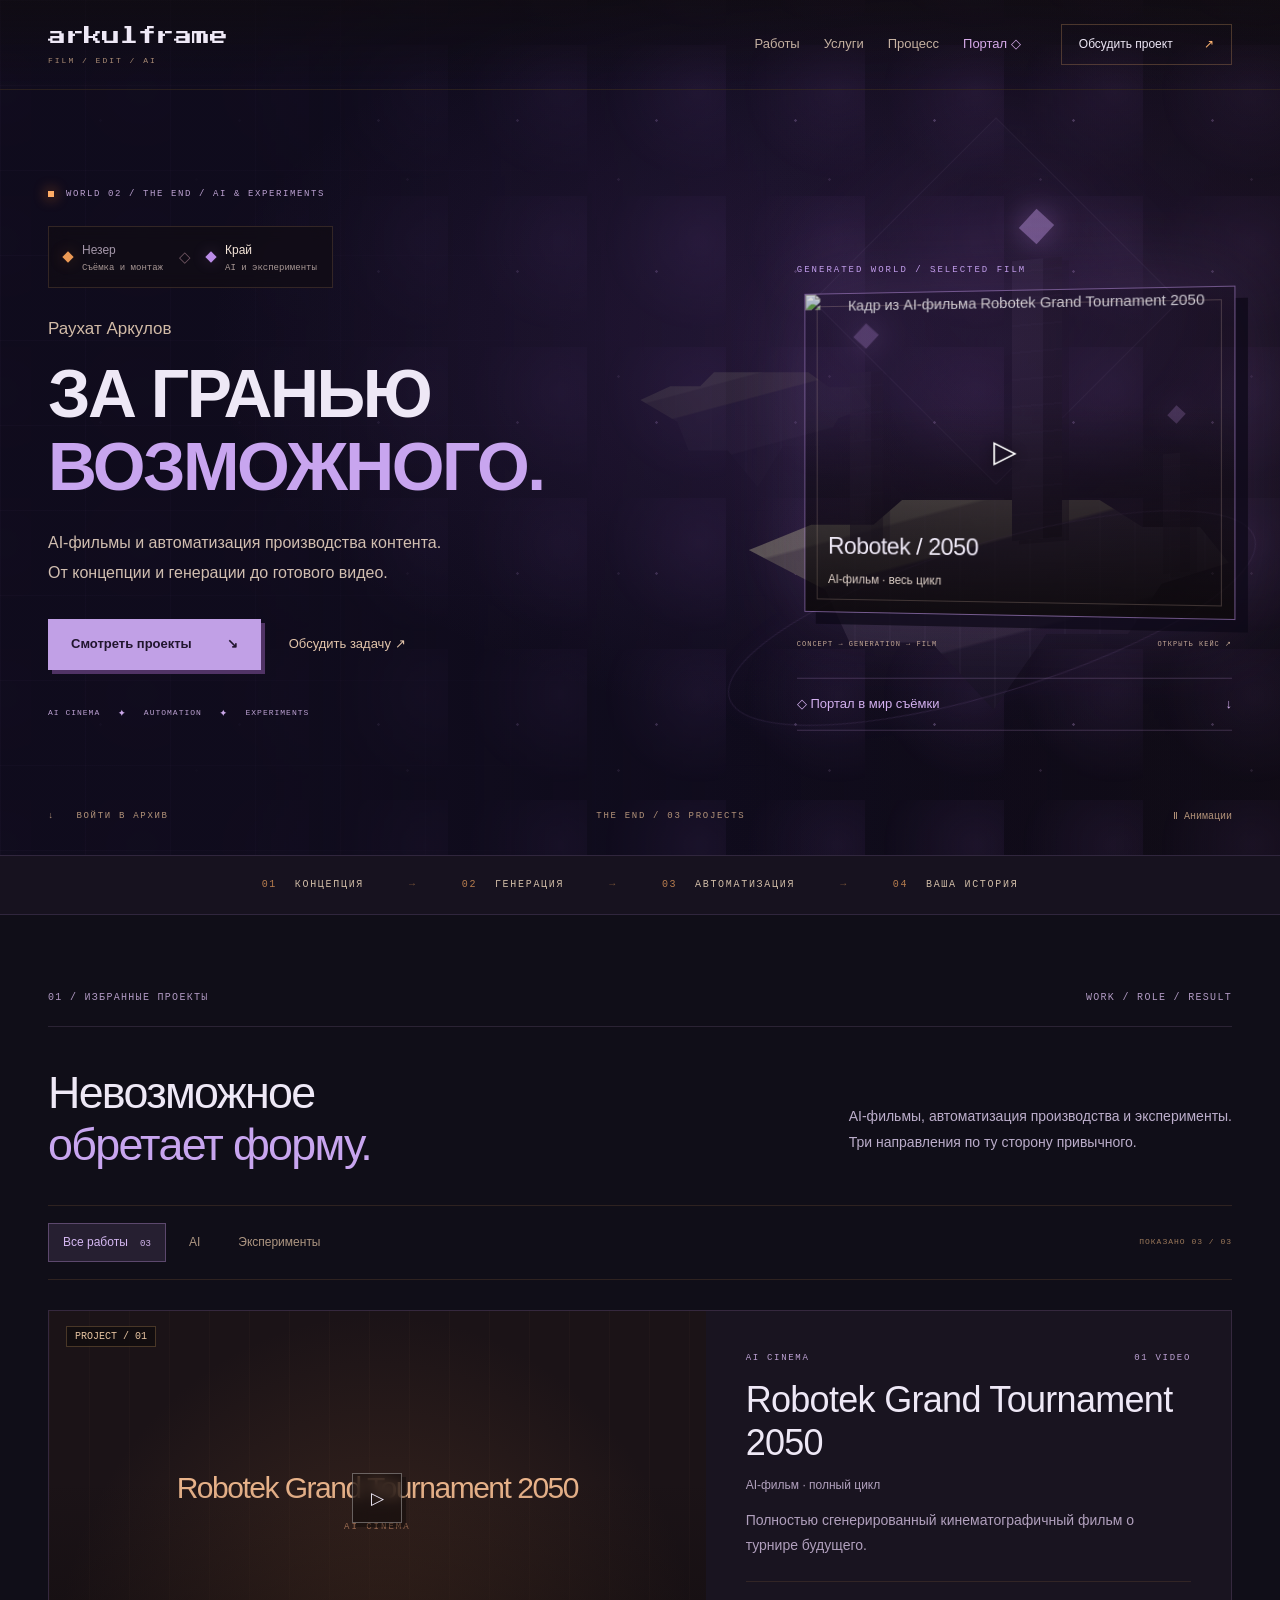
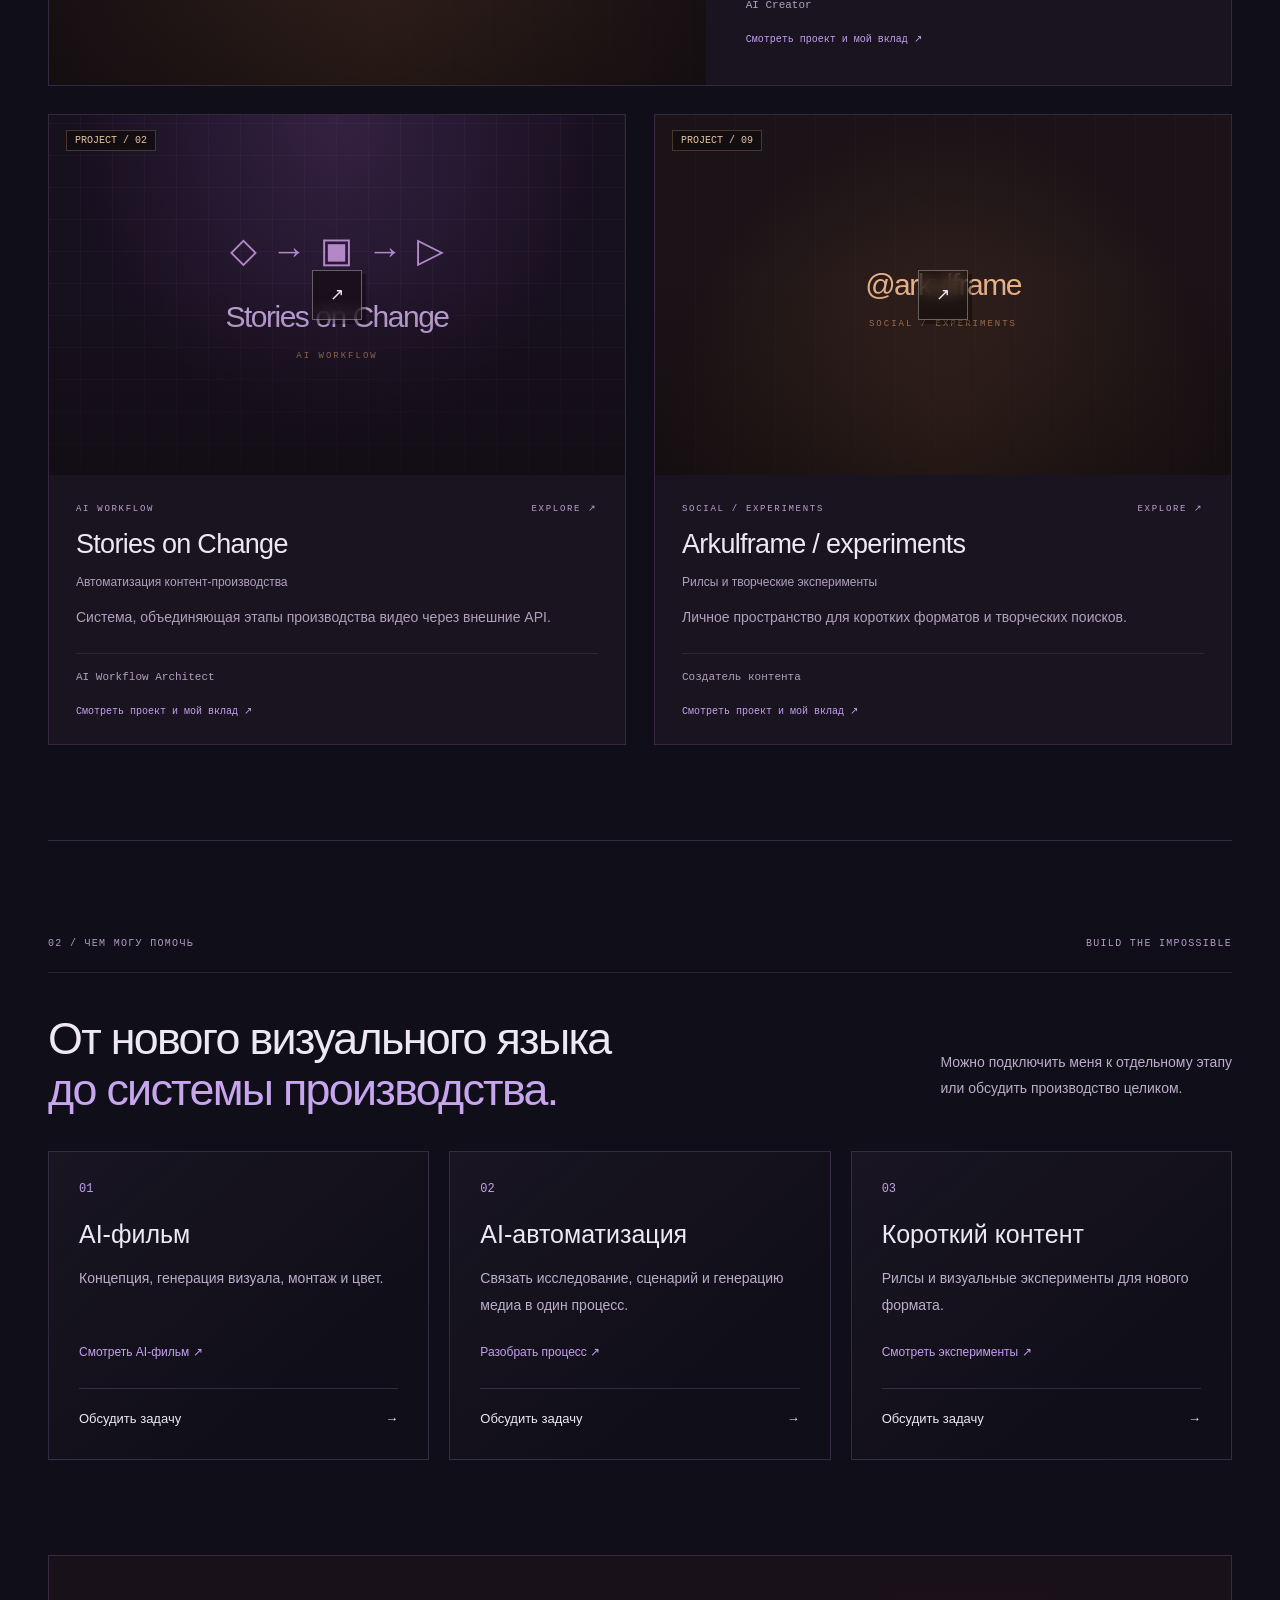
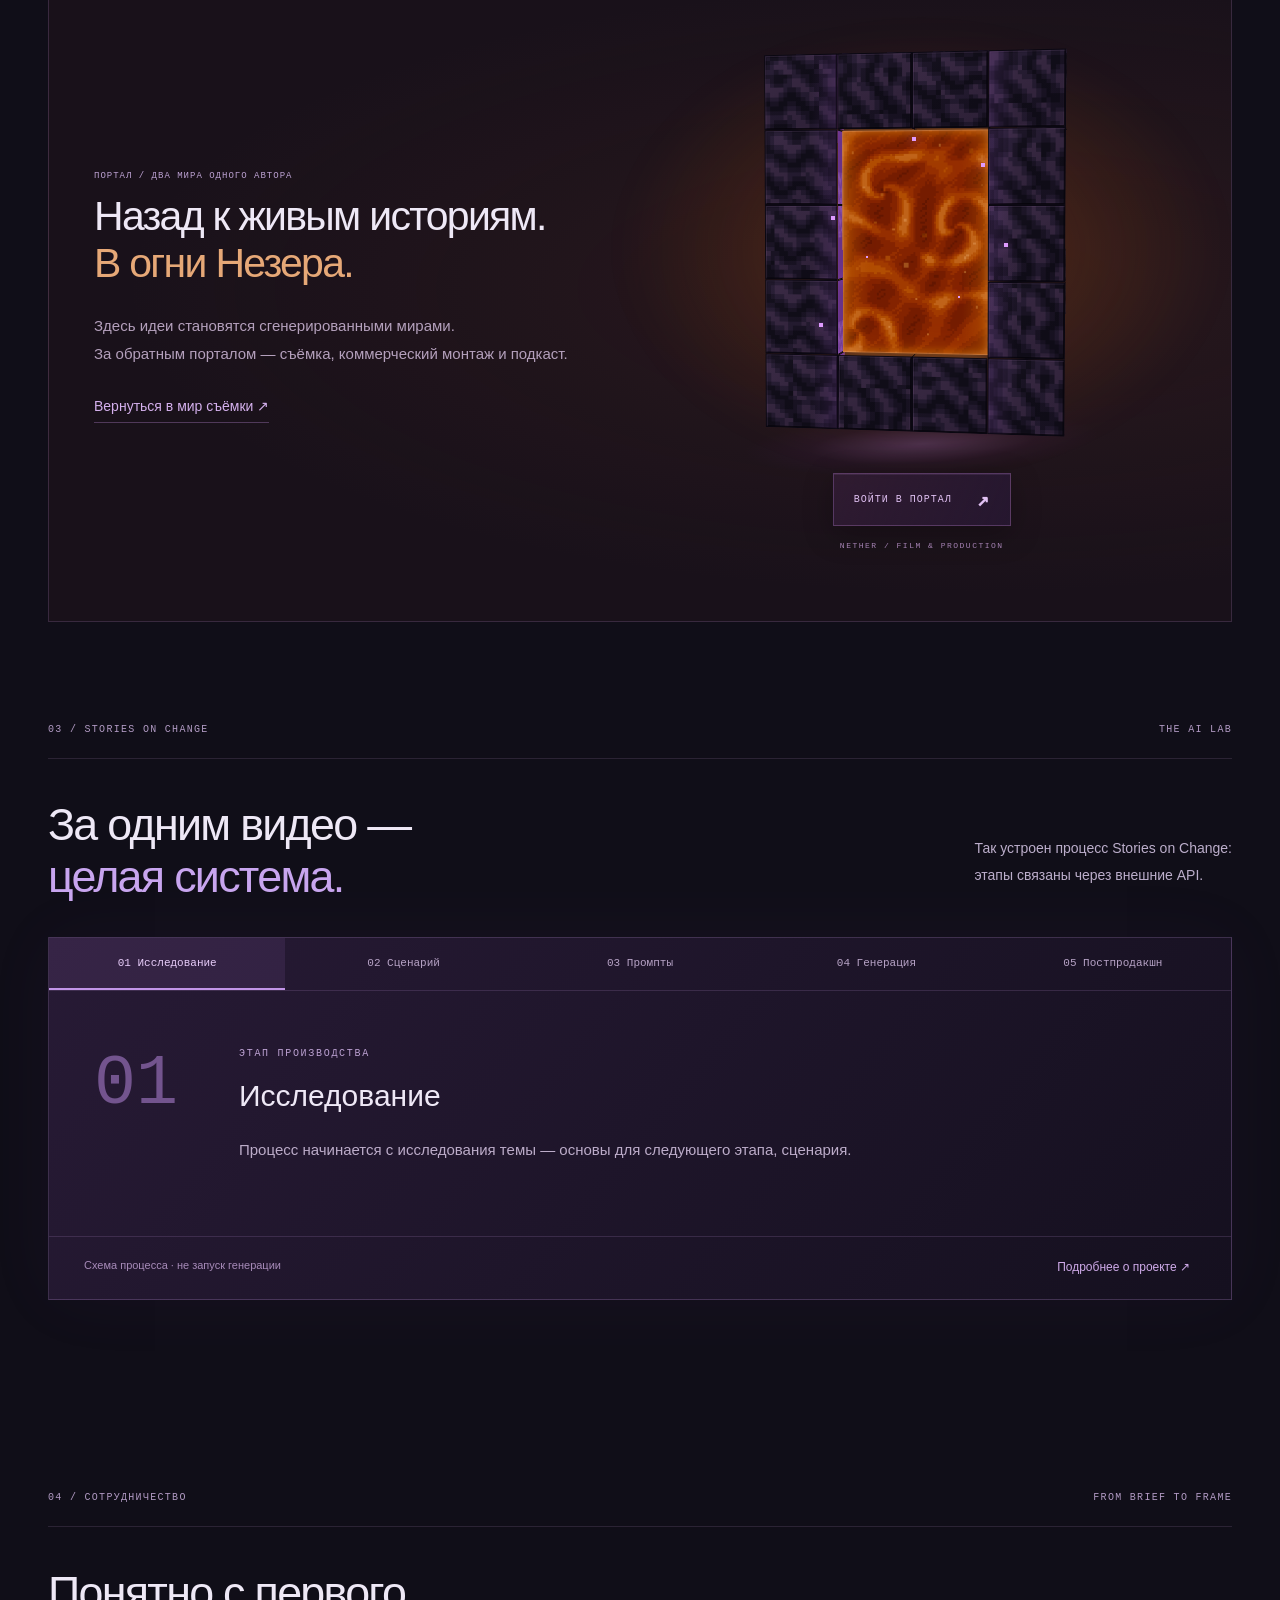
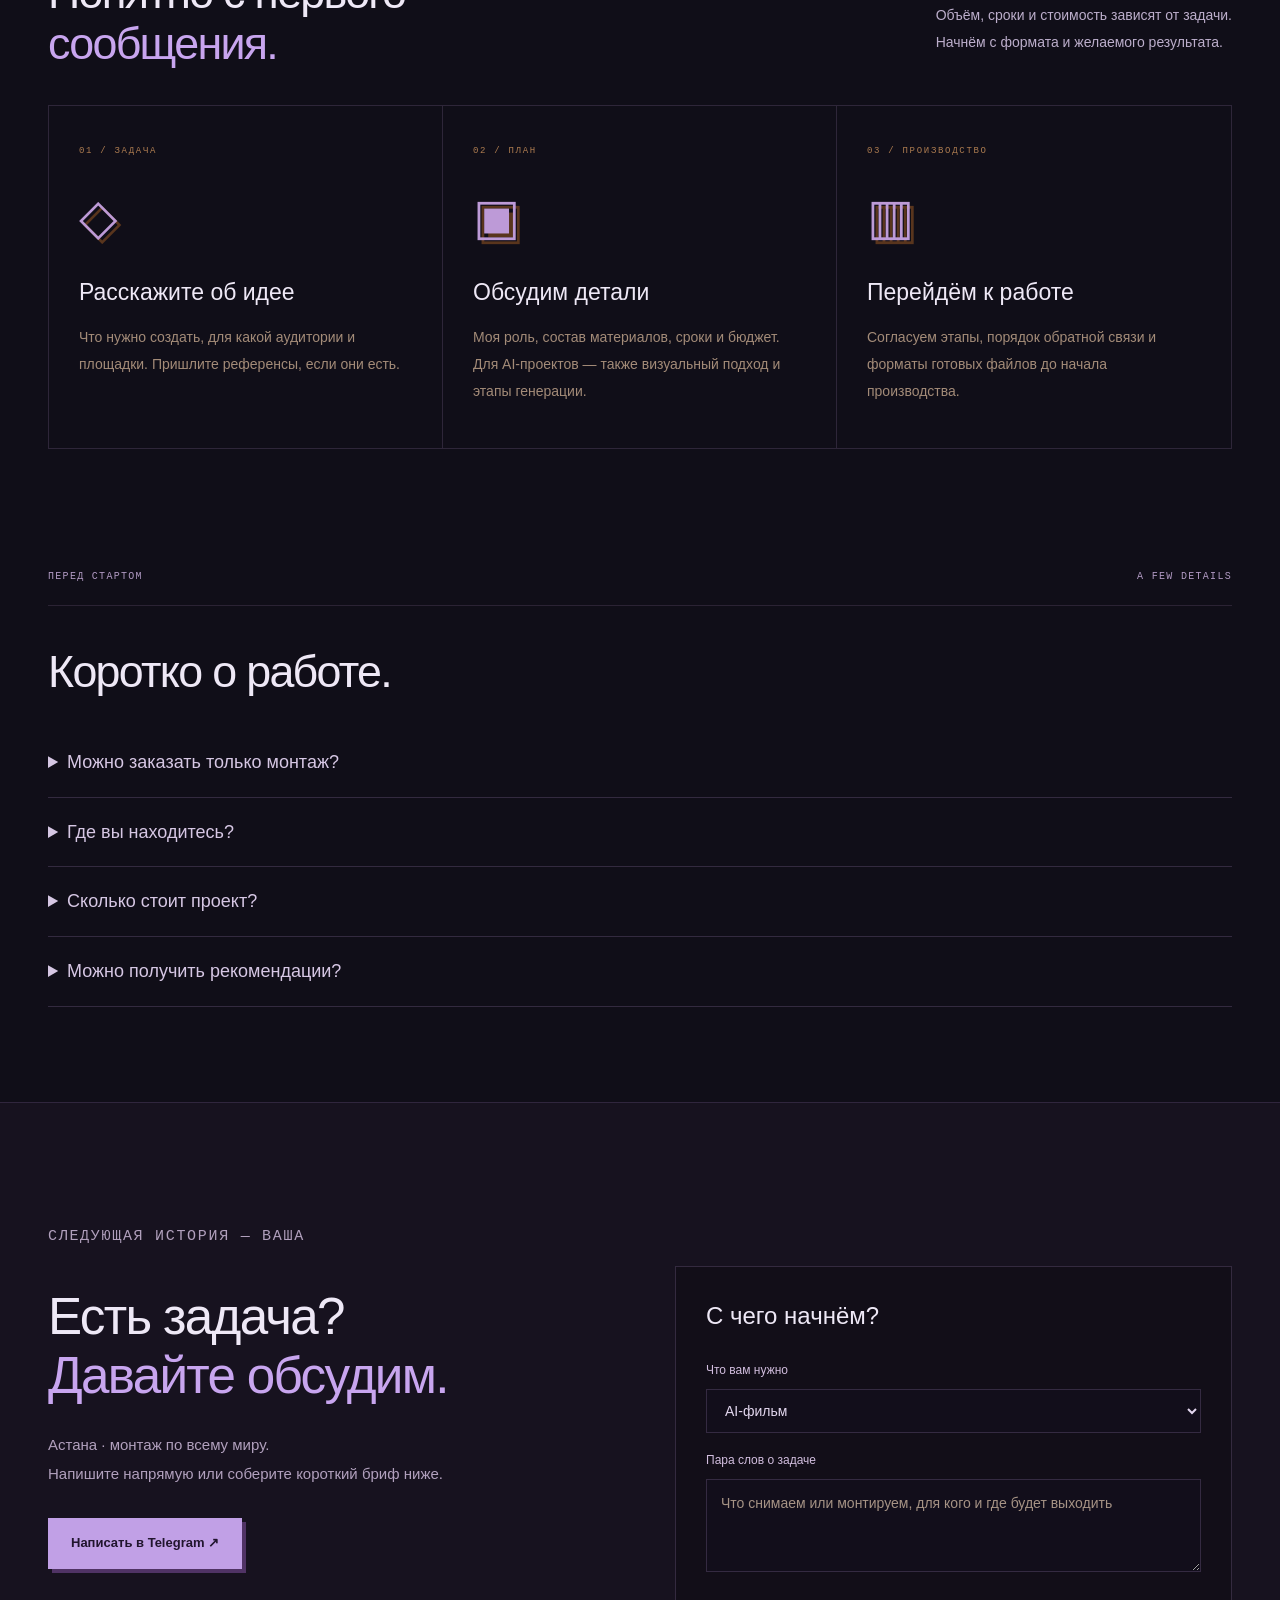
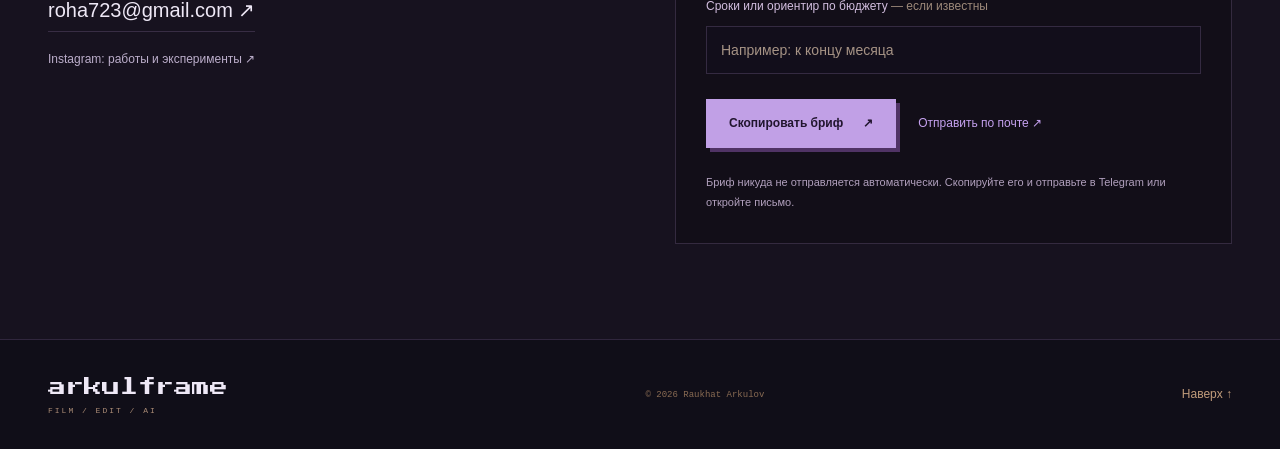
==== commit 4d7d39fe: "Refresh cached brand styles" ====
--- a/end.html
+++ b/end.html
@@ -1,5 +1,5 @@
 <!doctype html>
-<html lang="ru"><head><meta charset="utf-8"><meta name="referrer" content="strict-origin-when-cross-origin"><meta name="viewport" content="width=device-width,initial-scale=1"><meta name="theme-color" content="#100d0c"><title>Raukhat Arkulov — The End / AI & Experiments</title><meta name="description" content="Портфолио Раухата Аркулова: операторская работа, коммерческий монтаж, AI-кино, подкасты и создание контента."><link rel="icon" href="assets/mark.svg"><link rel="stylesheet" href="portfolio.css"><script src="content.js" defer></script><script src="portfolio.js" defer></script><link rel="stylesheet" href="worlds.css"><link rel="stylesheet" href="portal-geometry.css"><script src="portal-surface.js" defer></script><script src="world-travel.js" defer></script><link rel="stylesheet" href="studio.css"><script defer src="studio.js"></script><meta property="og:type" content="website"><meta property="og:title" content="Раухат Аркулов — AI-кино и автоматизация"><meta property="og:description" content="Астана. Монтаж по всему миру. Реальные проекты, моя роль и готовые работы."></head>
+<html lang="ru"><head><meta charset="utf-8"><meta name="referrer" content="strict-origin-when-cross-origin"><meta name="viewport" content="width=device-width,initial-scale=1"><meta name="theme-color" content="#100d0c"><title>Raukhat Arkulov — The End / AI & Experiments</title><meta name="description" content="Портфолио Раухата Аркулова: операторская работа, коммерческий монтаж, AI-кино, подкасты и создание контента."><link rel="icon" href="assets/mark.svg"><link rel="stylesheet" href="portfolio.css?v=arkulframe-camera"><script src="content.js" defer></script><script src="portfolio.js" defer></script><link rel="stylesheet" href="worlds.css"><link rel="stylesheet" href="portal-geometry.css"><script src="portal-surface.js" defer></script><script src="world-travel.js" defer></script><link rel="stylesheet" href="studio.css?v=arkulframe-camera"><script defer src="studio.js"></script><meta property="og:type" content="website"><meta property="og:title" content="Раухат Аркулов — AI-кино и автоматизация"><meta property="og:description" content="Астана. Монтаж по всему миру. Реальные проекты, моя роль и готовые работы."></head>
 <body data-world="end"><a class="skip" href="#work">Перейти к работам</a><div class="progress" aria-hidden="true"></div>
 <header><a class="brand" href="#home"><span class="brand-wordmark">arkulframe<small>FILM / EDIT / AI</small></span></a><nav aria-label="Навигация"><a href="#work">Работы</a><a href="#services">Услуги</a><a href="#process">Процесс</a><a href="#portal" class="world-nav">Портал ◇</a></nav><a class="contact-top" href="#contact">Обсудить проект <span>↗</span></a></header>
 <main><section class="hero" id="home"><div class="hero-art" aria-hidden="true"></div><div class="end-landscape" aria-hidden="true"><div class="end-moon"></div><div class="end-island island-back"></div><div class="end-island island-front"></div><i class="end-tower t1"></i><i class="end-tower t2"></i><i class="end-tower t3"></i><div class="end-orbit"></div></div><div class="hero-grid" aria-hidden="true"></div><div class="wrap hero-content"><p class="eyebrow"><i></i> WORLD 02 / THE END / AI & EXPERIMENTS</p><div class="world-switch" aria-label="Выбор мира"><a href="index.html"><i class="world-dot nether-dot"></i><span>Незер<small>Съёмка и монтаж</small></span></a><span class="world-divider">◇</span><a href="end.html" aria-current="page"><i class="world-dot end-dot"></i><span>Край<small>AI и эксперименты</small></span></a></div><p class="intro-name">Раухат Аркулов</p><h1>ЗА ГРАНЬЮ<br><span>ВОЗМОЖНОГО.</span></h1><p class="hero-copy">AI-фильмы и автоматизация производства контента.<br>От концепции и генерации до готового видео.</p><div class="actions"><a class="button" href="#work">Смотреть проекты <span>↘</span></a><a class="text-button" href="#contact">Обсудить задачу ↗</a></div><div class="hero-tags">AI CINEMA <b>✦</b> AUTOMATION <b>✦</b> EXPERIMENTS</div></div><div class="hero-feature"><span class="feature-caption">GENERATED WORLD / SELECTED FILM</span><button data-project="0" class="feature-screen" aria-label="Открыть Robotek Grand Tournament 2050"><img src="https://i.ytimg.com/vi/g8GjdcL3jHw/hq1.jpg" alt="Кадр из AI-фильма Robotek Grand Tournament 2050"><span class="screen-corners" aria-hidden="true"></span><span class="screen-play">▷</span><span class="screen-label"><strong>Robotek / 2050</strong><small>AI-фильм · весь цикл</small></span></button><div class="feature-foot"><span>CONCEPT → GENERATION → FILM</span><span>ОТКРЫТЬ КЕЙС ↗</span></div><a class="hero-portal-link" href="#portal">◇ Портал в мир съёмки <span>↓</span></a></div><div class="frame-label"><span>WORLD 02 / THE END</span><strong>НОВЫЕ ИНСТРУМЕНТЫ.<br>НОВЫЕ ВСЕЛЕННЫЕ.</strong></div><div class="hero-bottom wrap"><a href="#work">↓ &nbsp; ВОЙТИ В АРХИВ</a><span>THE END / 03 PROJECTS</span><button id="motion" aria-pressed="false">Ⅱ Анимации</button></div></section>
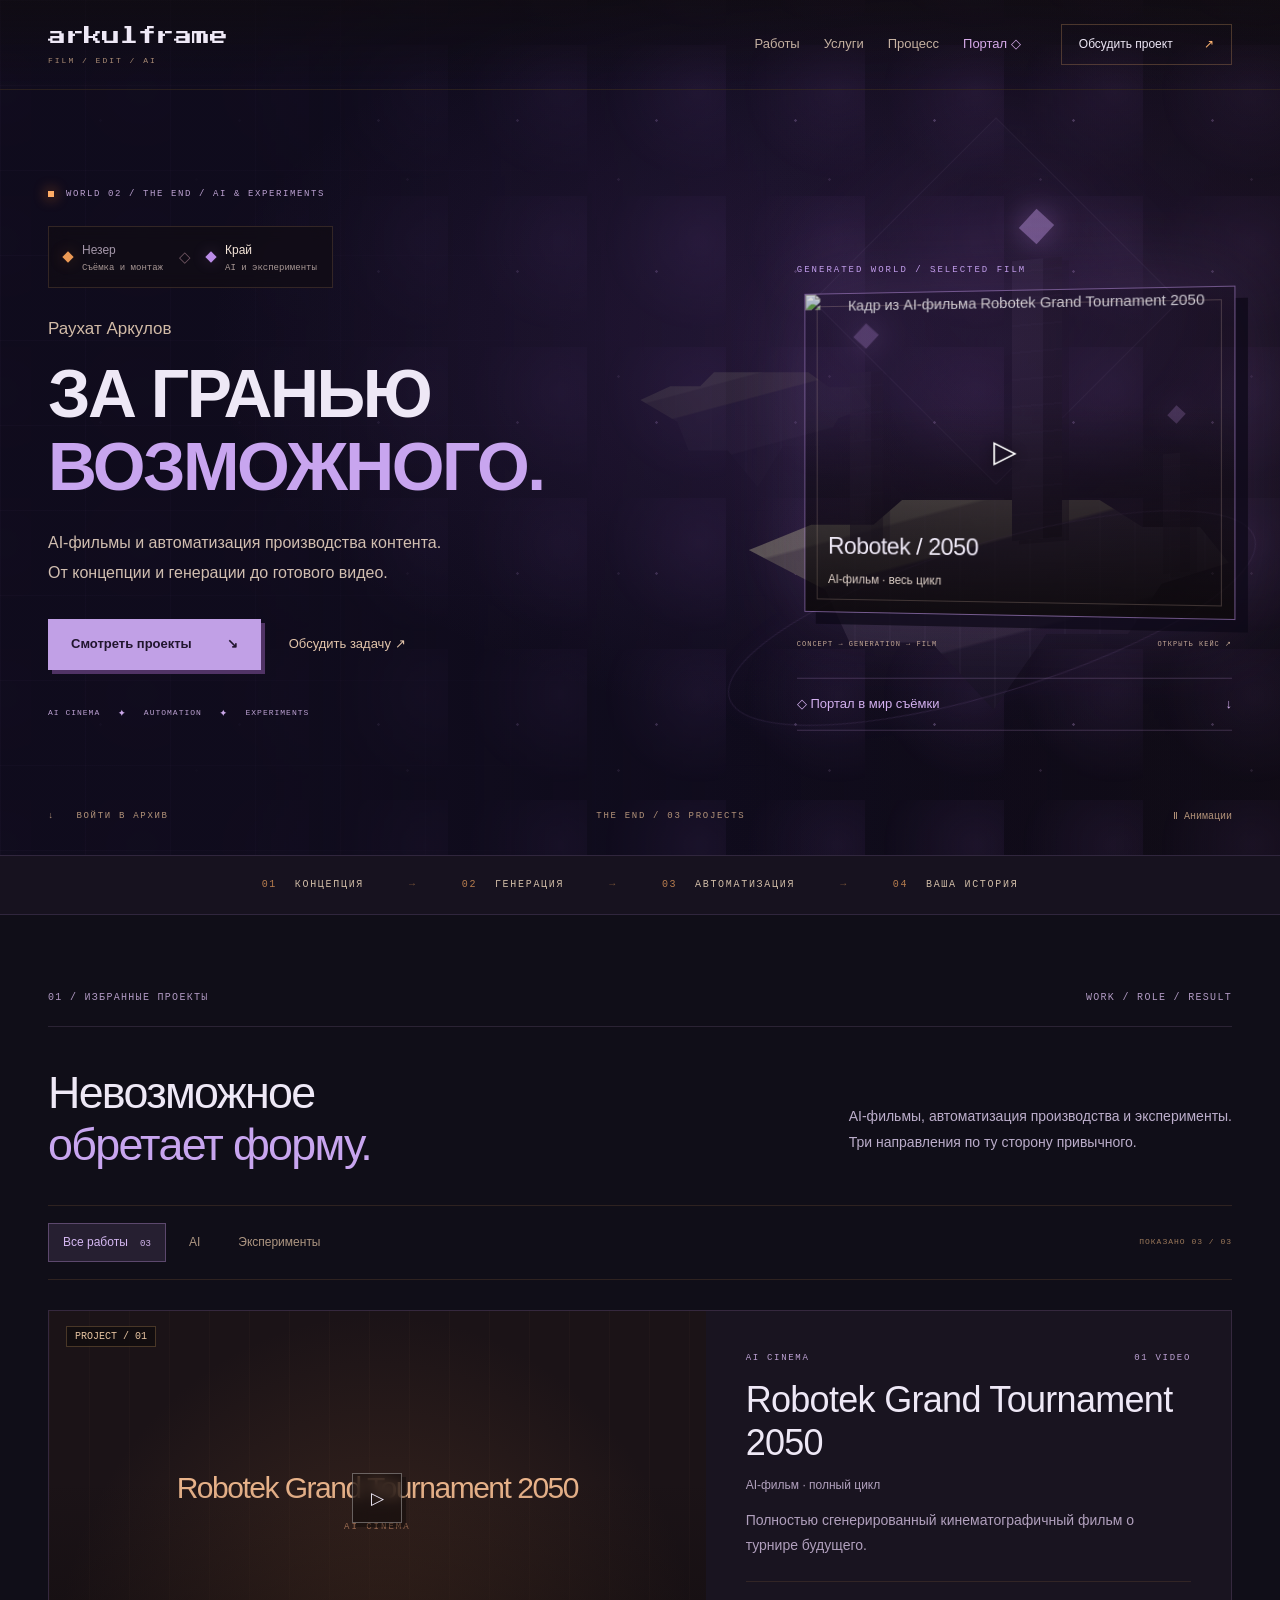
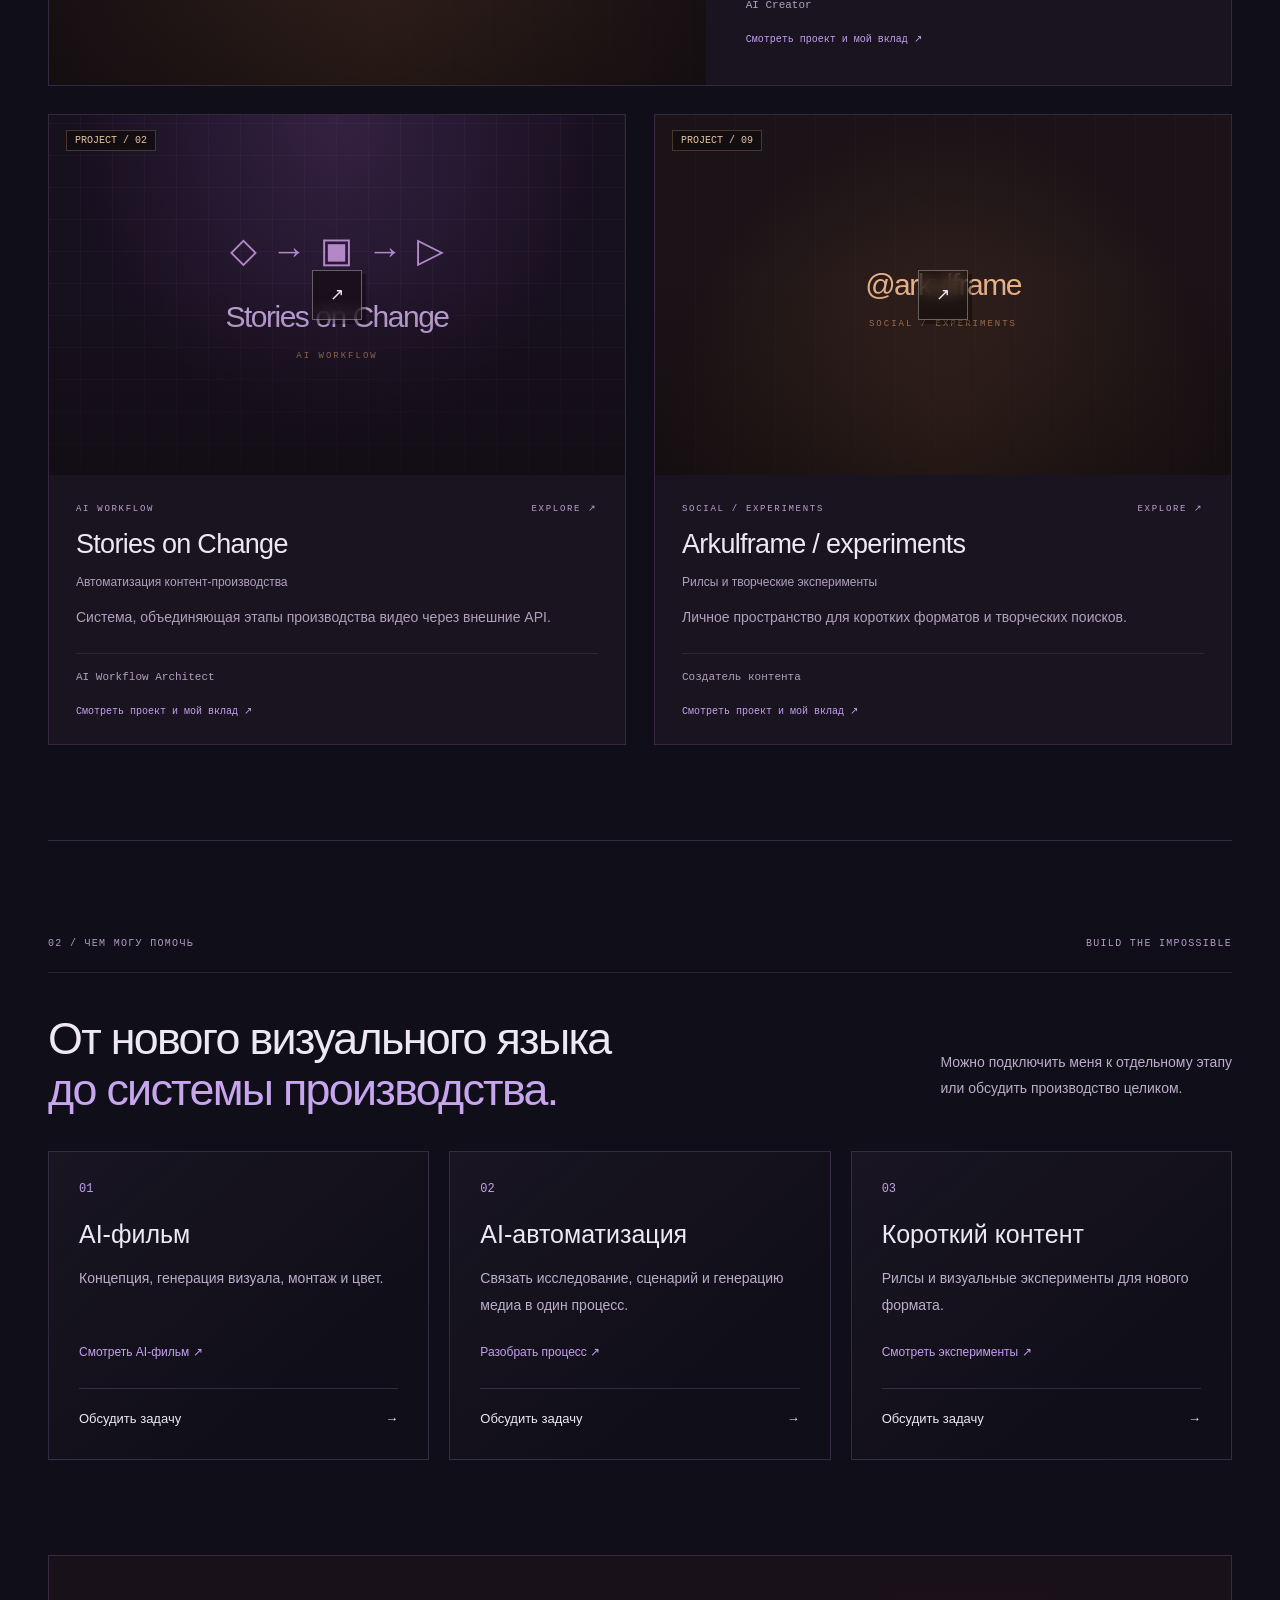
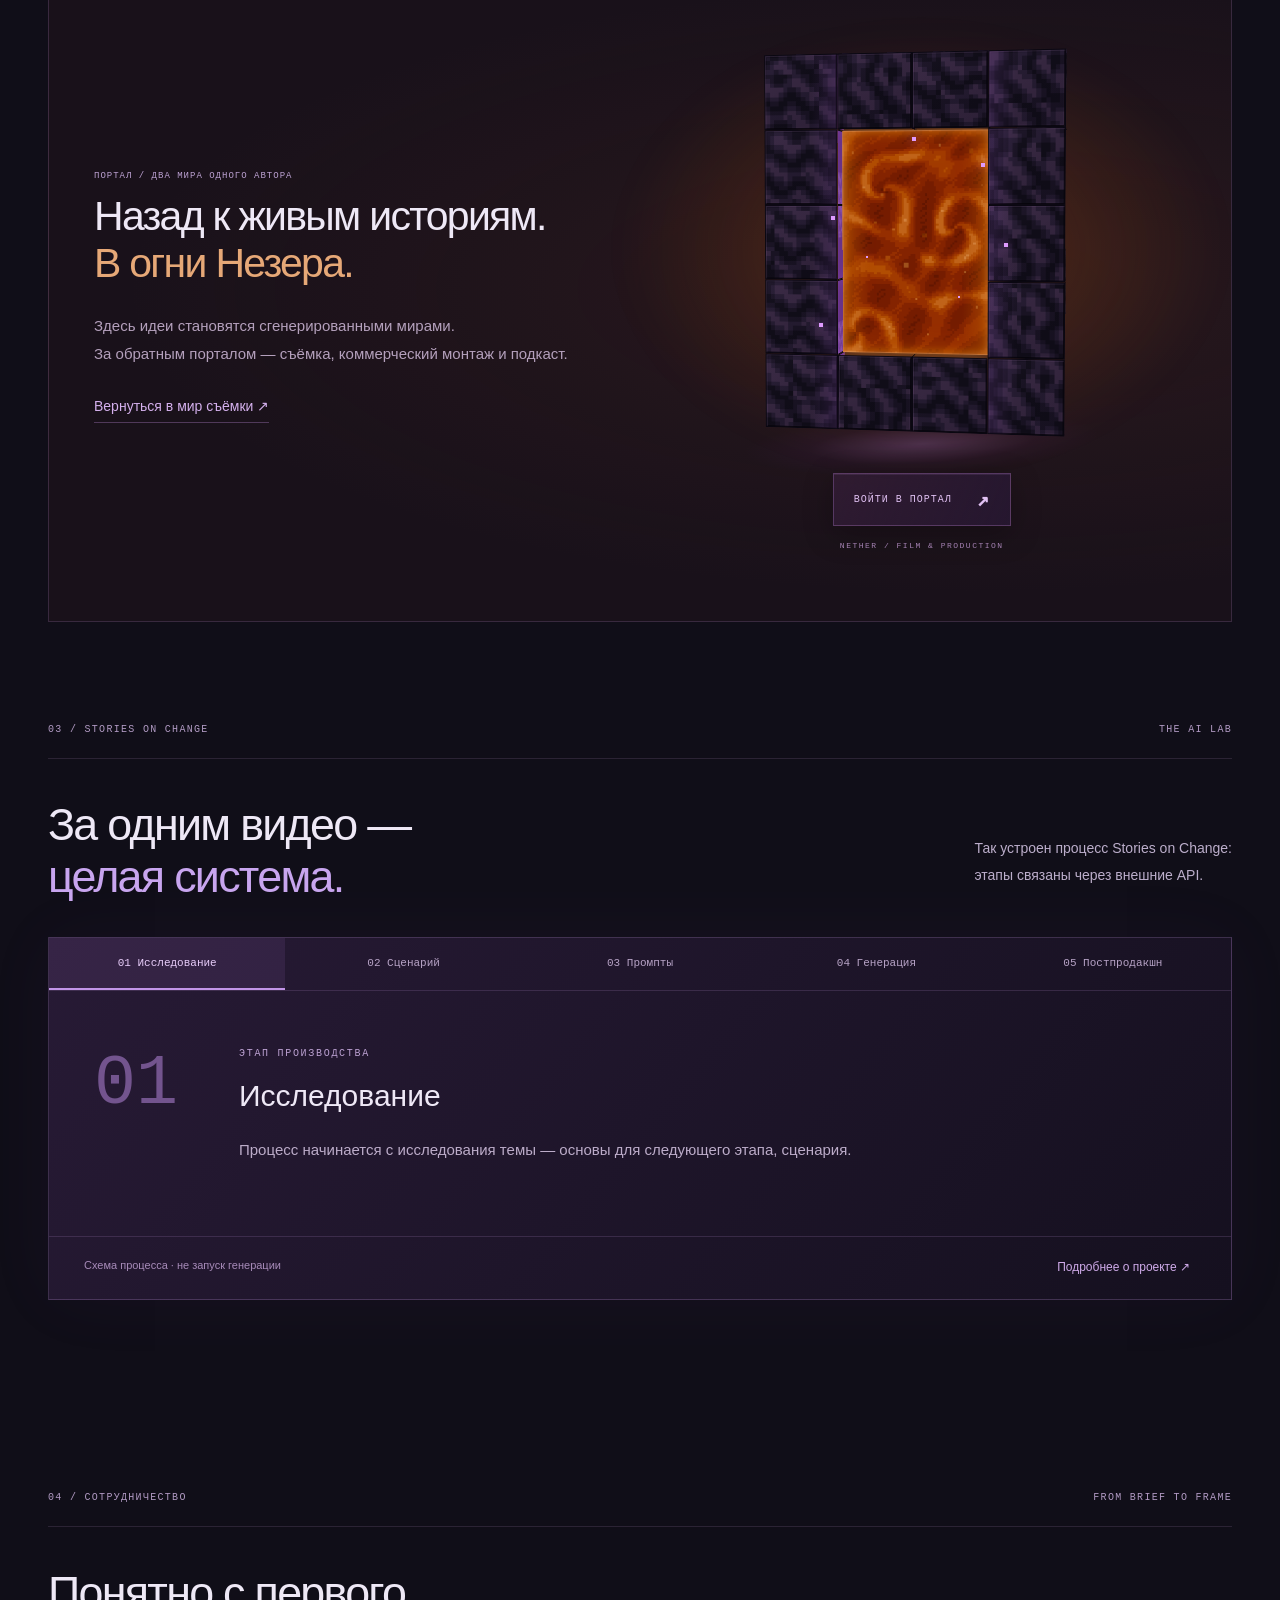
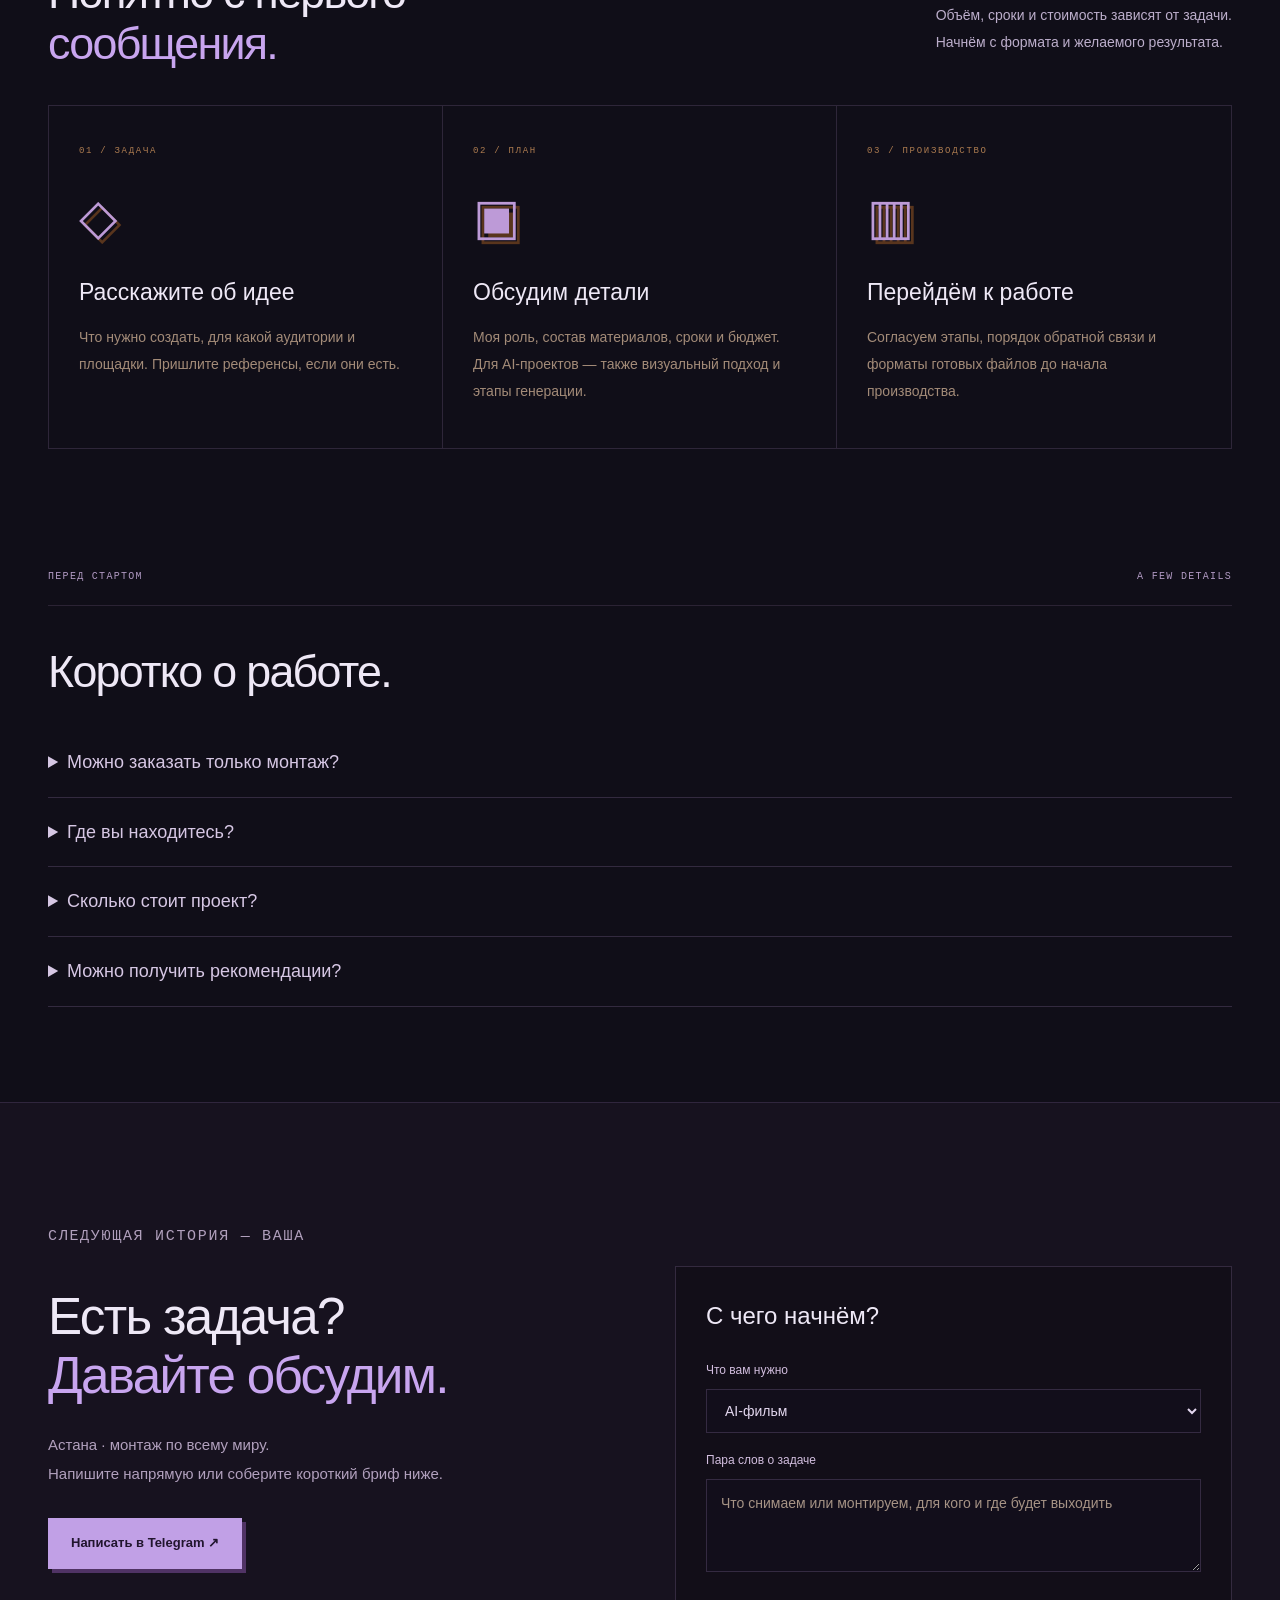
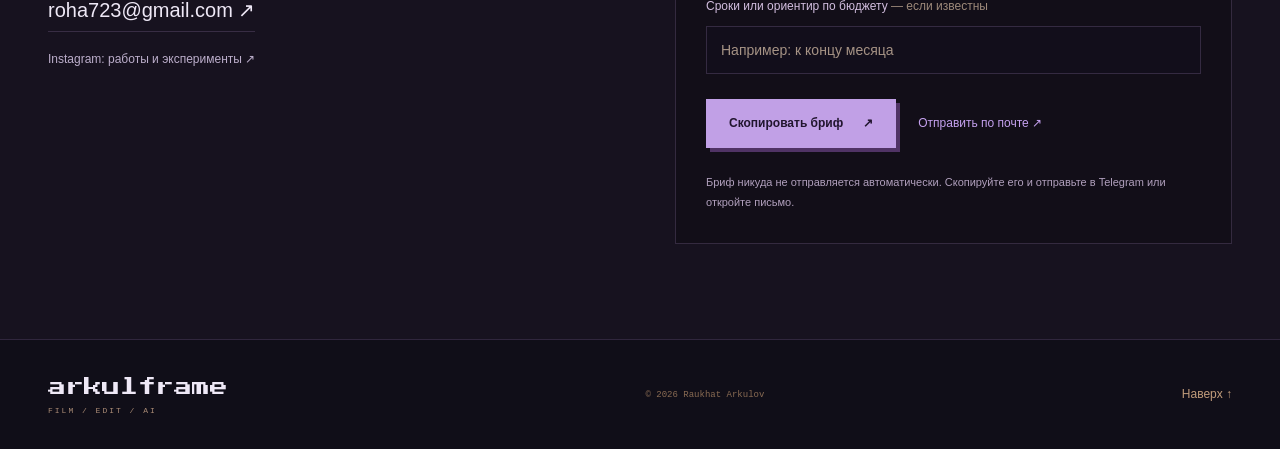
==== commit 973ae3dc: "Introduce Raukhat with portrait and personal story" ====
--- a/end.html
+++ b/end.html
@@ -1,5 +1,5 @@
 <!doctype html>
-<html lang="ru"><head><meta charset="utf-8"><meta name="referrer" content="strict-origin-when-cross-origin"><meta name="viewport" content="width=device-width,initial-scale=1"><meta name="theme-color" content="#100d0c"><title>Raukhat Arkulov — The End / AI & Experiments</title><meta name="description" content="Портфолио Раухата Аркулова: операторская работа, коммерческий монтаж, AI-кино, подкасты и создание контента."><link rel="icon" href="assets/mark.svg"><link rel="stylesheet" href="portfolio.css?v=arkulframe-camera"><script src="content.js" defer></script><script src="portfolio.js" defer></script><link rel="stylesheet" href="worlds.css"><link rel="stylesheet" href="portal-geometry.css"><script src="portal-surface.js" defer></script><script src="world-travel.js" defer></script><link rel="stylesheet" href="studio.css?v=arkulframe-camera"><script defer src="studio.js"></script><meta property="og:type" content="website"><meta property="og:title" content="Раухат Аркулов — AI-кино и автоматизация"><meta property="og:description" content="Астана. Монтаж по всему миру. Реальные проекты, моя роль и готовые работы."></head>
+<html lang="ru"><head><meta charset="utf-8"><meta name="referrer" content="strict-origin-when-cross-origin"><meta name="viewport" content="width=device-width,initial-scale=1"><meta name="theme-color" content="#100d0c"><title>Raukhat Arkulov — The End / AI & Experiments</title><meta name="description" content="Портфолио Раухата Аркулова: операторская работа, коммерческий монтаж, AI-кино, подкасты и создание контента."><link rel="icon" href="assets/mark.svg"><link rel="stylesheet" href="portfolio.css?v=arkulframe-camera"><script src="content.js" defer></script><script src="portfolio.js" defer></script><link rel="stylesheet" href="worlds.css"><link rel="stylesheet" href="portal-geometry.css"><script src="portal-surface.js" defer></script><script src="world-travel.js" defer></script><link rel="stylesheet" href="studio.css?v=personal-intro"><script defer src="studio.js"></script><meta property="og:type" content="website"><meta property="og:title" content="Раухат Аркулов — AI-кино и автоматизация"><meta property="og:description" content="Астана. Монтаж по всему миру. Реальные проекты, моя роль и готовые работы."></head>
 <body data-world="end"><a class="skip" href="#work">Перейти к работам</a><div class="progress" aria-hidden="true"></div>
 <header><a class="brand" href="#home"><span class="brand-wordmark">arkulframe<small>FILM / EDIT / AI</small></span></a><nav aria-label="Навигация"><a href="#work">Работы</a><a href="#services">Услуги</a><a href="#process">Процесс</a><a href="#portal" class="world-nav">Портал ◇</a></nav><a class="contact-top" href="#contact">Обсудить проект <span>↗</span></a></header>
 <main><section class="hero" id="home"><div class="hero-art" aria-hidden="true"></div><div class="end-landscape" aria-hidden="true"><div class="end-moon"></div><div class="end-island island-back"></div><div class="end-island island-front"></div><i class="end-tower t1"></i><i class="end-tower t2"></i><i class="end-tower t3"></i><div class="end-orbit"></div></div><div class="hero-grid" aria-hidden="true"></div><div class="wrap hero-content"><p class="eyebrow"><i></i> WORLD 02 / THE END / AI & EXPERIMENTS</p><div class="world-switch" aria-label="Выбор мира"><a href="index.html"><i class="world-dot nether-dot"></i><span>Незер<small>Съёмка и монтаж</small></span></a><span class="world-divider">◇</span><a href="end.html" aria-current="page"><i class="world-dot end-dot"></i><span>Край<small>AI и эксперименты</small></span></a></div><p class="intro-name">Раухат Аркулов</p><h1>ЗА ГРАНЬЮ<br><span>ВОЗМОЖНОГО.</span></h1><p class="hero-copy">AI-фильмы и автоматизация производства контента.<br>От концепции и генерации до готового видео.</p><div class="actions"><a class="button" href="#work">Смотреть проекты <span>↘</span></a><a class="text-button" href="#contact">Обсудить задачу ↗</a></div><div class="hero-tags">AI CINEMA <b>✦</b> AUTOMATION <b>✦</b> EXPERIMENTS</div></div><div class="hero-feature"><span class="feature-caption">GENERATED WORLD / SELECTED FILM</span><button data-project="0" class="feature-screen" aria-label="Открыть Robotek Grand Tournament 2050"><img src="https://i.ytimg.com/vi/g8GjdcL3jHw/hq1.jpg" alt="Кадр из AI-фильма Robotek Grand Tournament 2050"><span class="screen-corners" aria-hidden="true"></span><span class="screen-play">▷</span><span class="screen-label"><strong>Robotek / 2050</strong><small>AI-фильм · весь цикл</small></span></button><div class="feature-foot"><span>CONCEPT → GENERATION → FILM</span><span>ОТКРЫТЬ КЕЙС ↗</span></div><a class="hero-portal-link" href="#portal">◇ Портал в мир съёмки <span>↓</span></a></div><div class="frame-label"><span>WORLD 02 / THE END</span><strong>НОВЫЕ ИНСТРУМЕНТЫ.<br>НОВЫЕ ВСЕЛЕННЫЕ.</strong></div><div class="hero-bottom wrap"><a href="#work">↓ &nbsp; ВОЙТИ В АРХИВ</a><span>THE END / 03 PROJECTS</span><button id="motion" aria-pressed="false">Ⅱ Анимации</button></div></section>
--- a/studio.css
+++ b/studio.css
@@ -5,3 +5,20 @@
 
 /* Brand wordmark */
 .brand-wordmark{font:18px Pixel,monospace;letter-spacing:0;text-transform:none;line-height:1.4}.brand-wordmark small{font:8px monospace;letter-spacing:2px}.signature{font-size:clamp(20px,3vw,30px);text-transform:none}@media(max-width:600px){.brand-wordmark{font-size:14px}.brand-wordmark small{font-size:7px;letter-spacing:1px}.signature{font-size:24px}}
+
+/* Personal welcome */
+.personal-hero{height:auto;min-height:920px;max-height:none;display:flex;align-items:center;padding:135px 0 120px}
+.personal-hero .hero-content{padding-top:0;position:relative;z-index:3;pointer-events:none}
+.personal-hero .hero-content a,.personal-hero .hero-content button{pointer-events:auto}
+.personal-hero h1{font-size:clamp(58px,6.2vw,88px);line-height:1.05;letter-spacing:-3px;text-transform:none;margin:16px 0 24px;max-width:58%}
+.personal-hero .intro-name{font-size:13px;color:#d6af8f;margin-top:25px}
+.welcome-copy{max-width:53%;font-size:14px;line-height:1.8;color:#cbbbae}
+.welcome-copy p{margin:0 0 14px}.welcome-copy .welcome-lead{font-size:18px;line-height:1.6;color:#f0e3d3}.welcome-copy strong{font-weight:normal;color:#ffb572}.welcome-copy a{color:#d0adf1;border-bottom:1px solid #a57ec766}
+.personal-hero .actions{margin-top:28px}.personal-hero .hero-tags{margin-top:26px}
+.hero-portrait{position:absolute;right:max(30px,calc((100vw - 1240px)/2));bottom:90px;width:39%;max-width:470px;margin:0;z-index:2}
+.hero-portrait img{display:block;width:100%;height:auto;max-height:720px;object-fit:contain;object-position:bottom;position:relative;mask-image:linear-gradient(#000 85%,transparent 100%)}
+.portrait-glow{position:absolute;inset:20% -15% 0;background:radial-gradient(ellipse,#e8842933,transparent 65%);pointer-events:none}
+.hero-portrait figcaption{position:absolute;bottom:12px;left:12%;border-left:2px solid #e7a36d;padding:10px 18px;background:linear-gradient(90deg,#100d0ce8,#100d0c88);line-height:1.6}
+.hero-portrait figcaption span{font:8px monospace;letter-spacing:2px;color:#c5926a}.hero-portrait figcaption strong{display:block;font:18px Pixel,monospace;color:#f3dac2;margin:8px 0}.hero-portrait figcaption small{font-size:11px;color:#c8b2a0}
+@media(max-width:900px){.personal-hero{display:block;padding:120px 0 90px;min-height:0}.personal-hero h1{max-width:100%;font-size:64px}.welcome-copy{max-width:100%}.hero-portrait{position:relative;right:auto;bottom:auto;width:65%;max-width:400px;margin:30px auto 0}.hero-portrait img{max-height:560px}.personal-hero .hero-content{padding-top:0}}
+@media(max-width:600px){.personal-hero{padding-top:110px}.personal-hero h1{font-size:57px;letter-spacing:-2px}.welcome-copy{font-size:14px;line-height:1.75}.welcome-copy .welcome-lead{font-size:17px}.personal-hero .intro-name{font-size:11px}.hero-portrait{width:88%;margin-top:22px}.hero-portrait img{max-height:510px}.hero-portrait figcaption{left:8%;bottom:5px}.personal-hero .actions{flex-wrap:wrap;gap:20px}}
